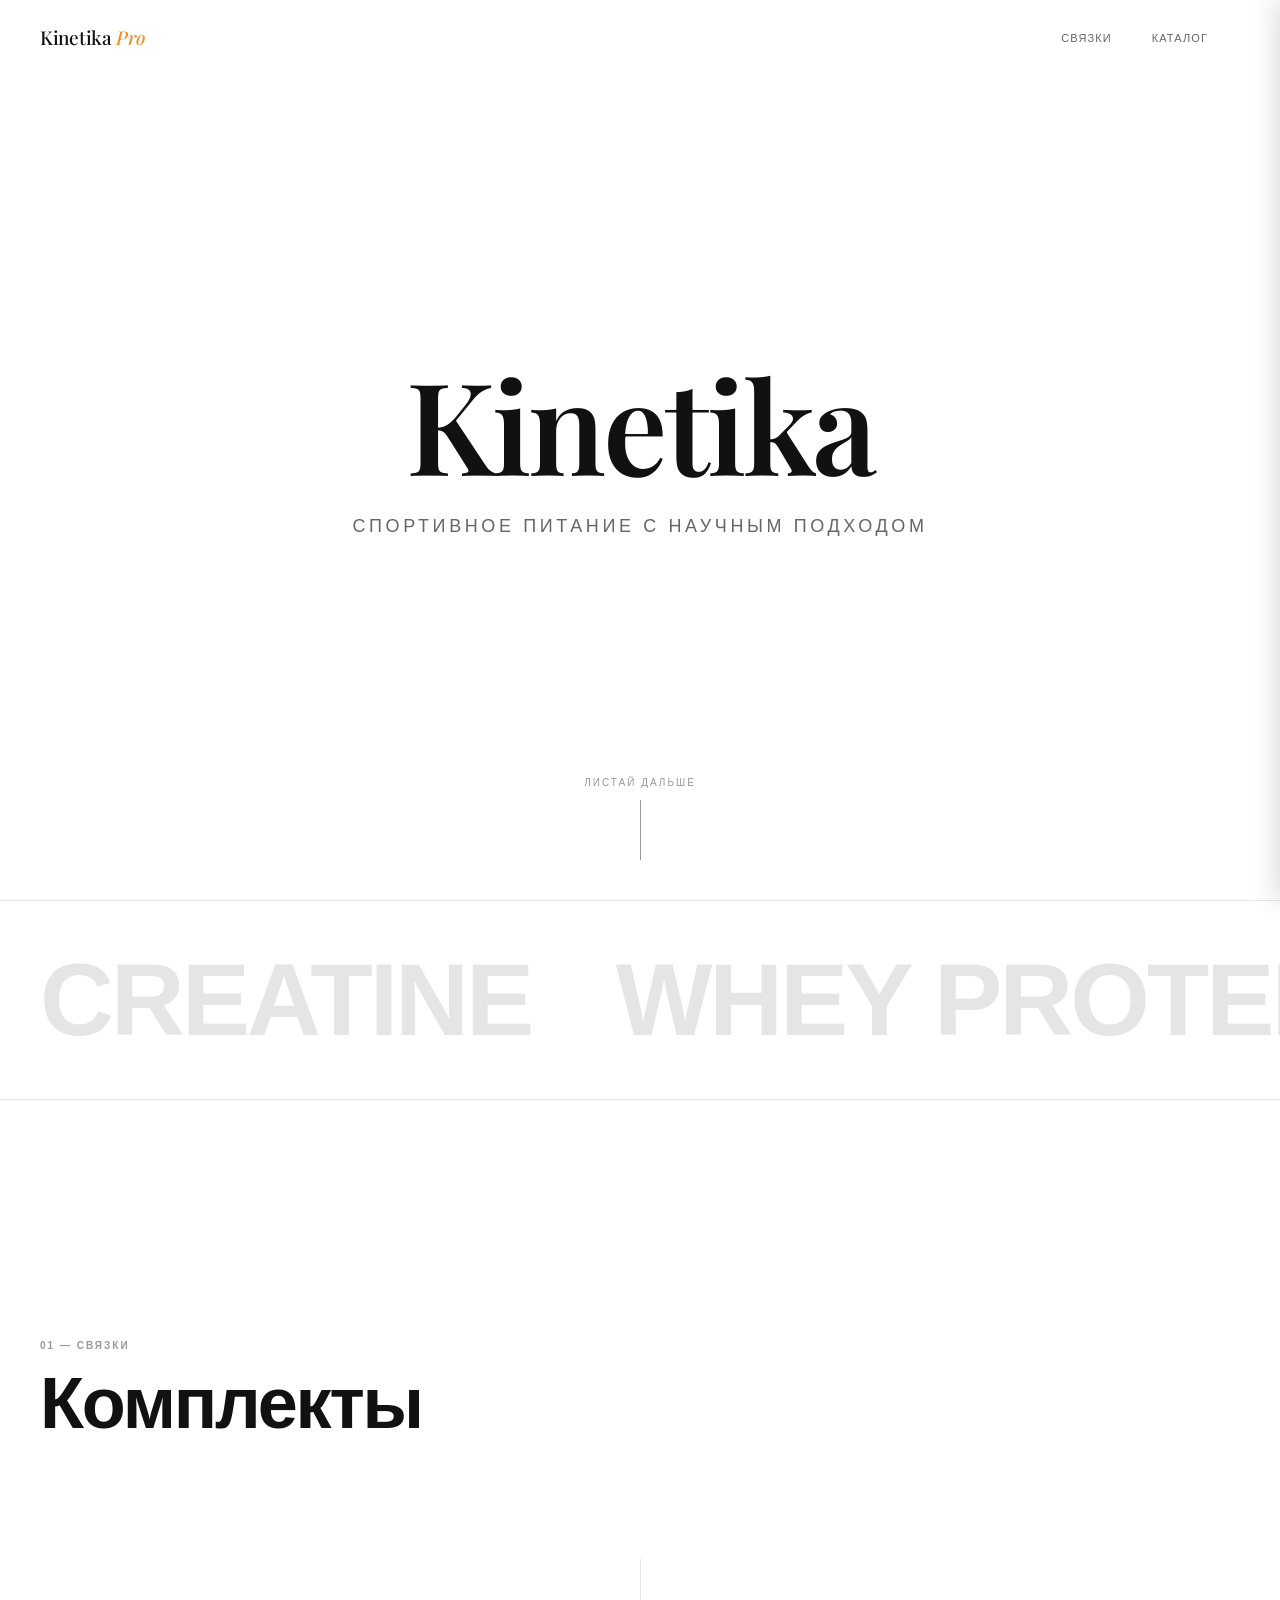
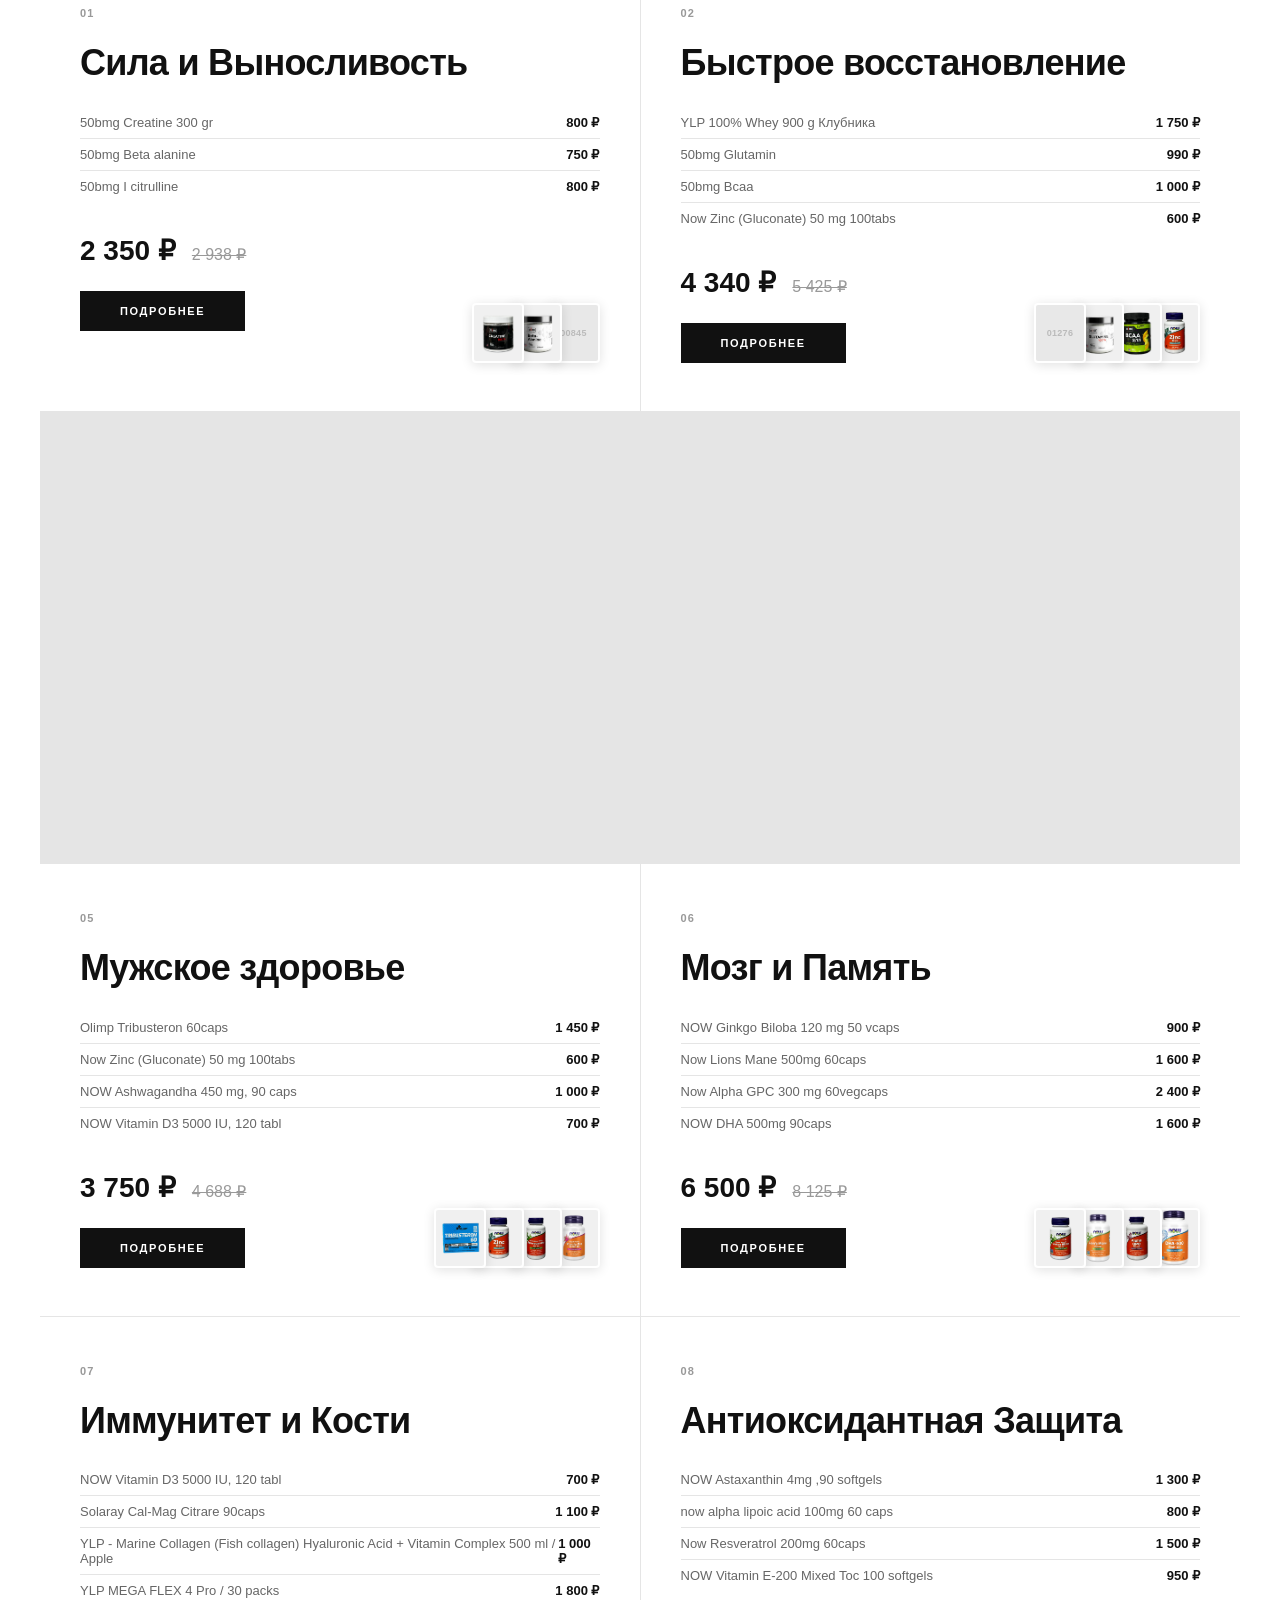
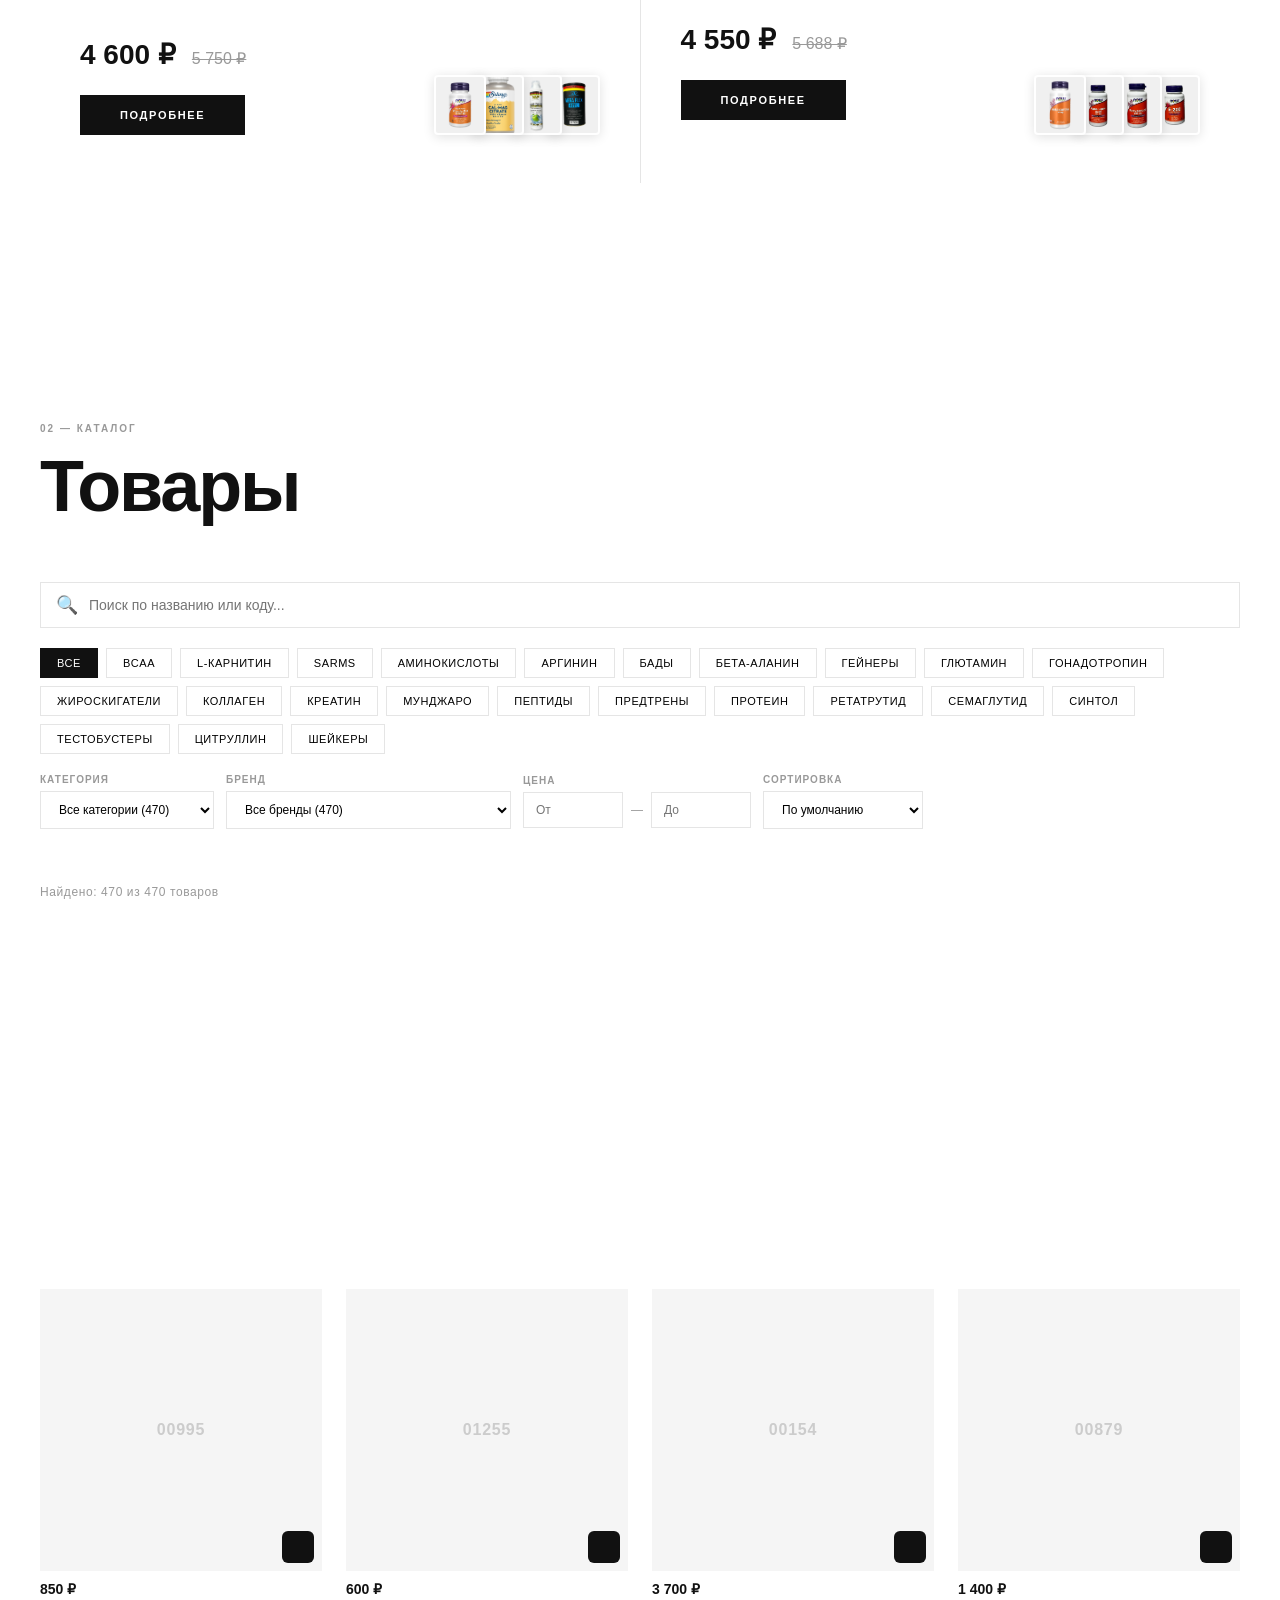
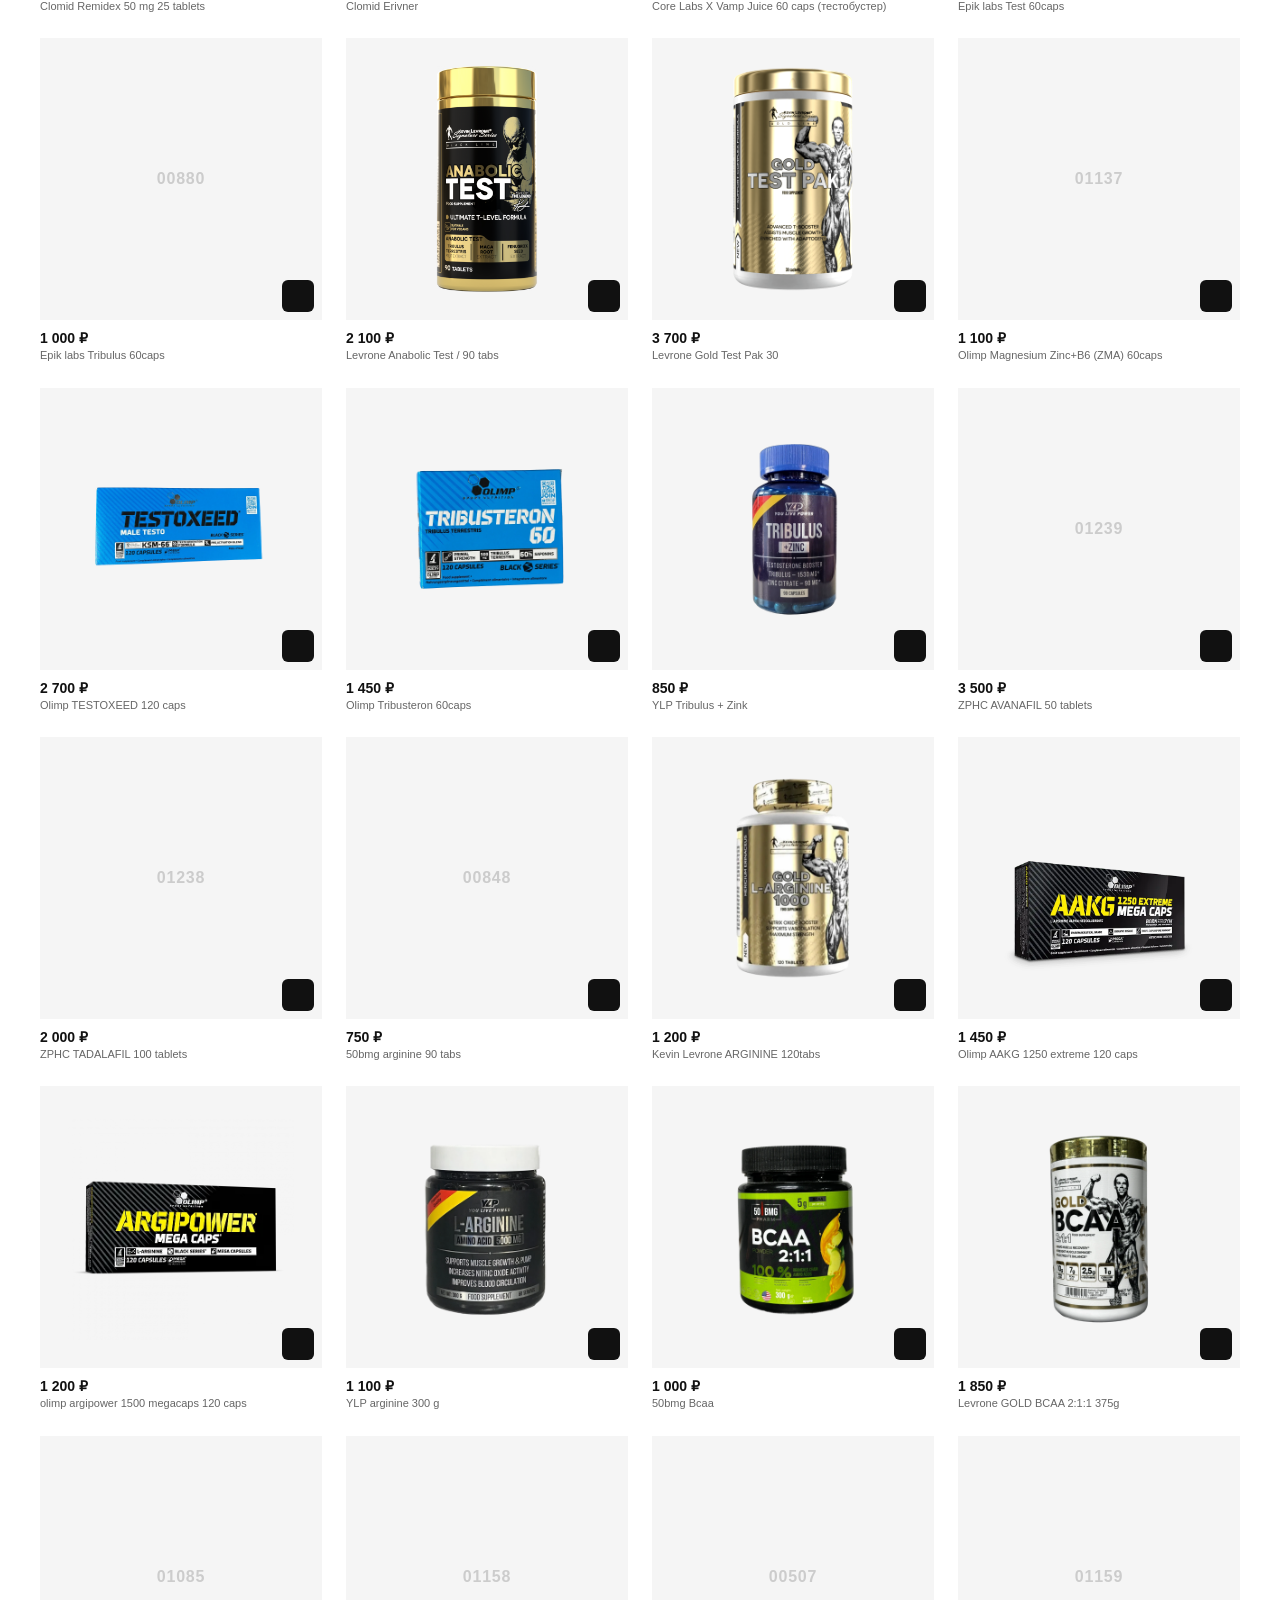
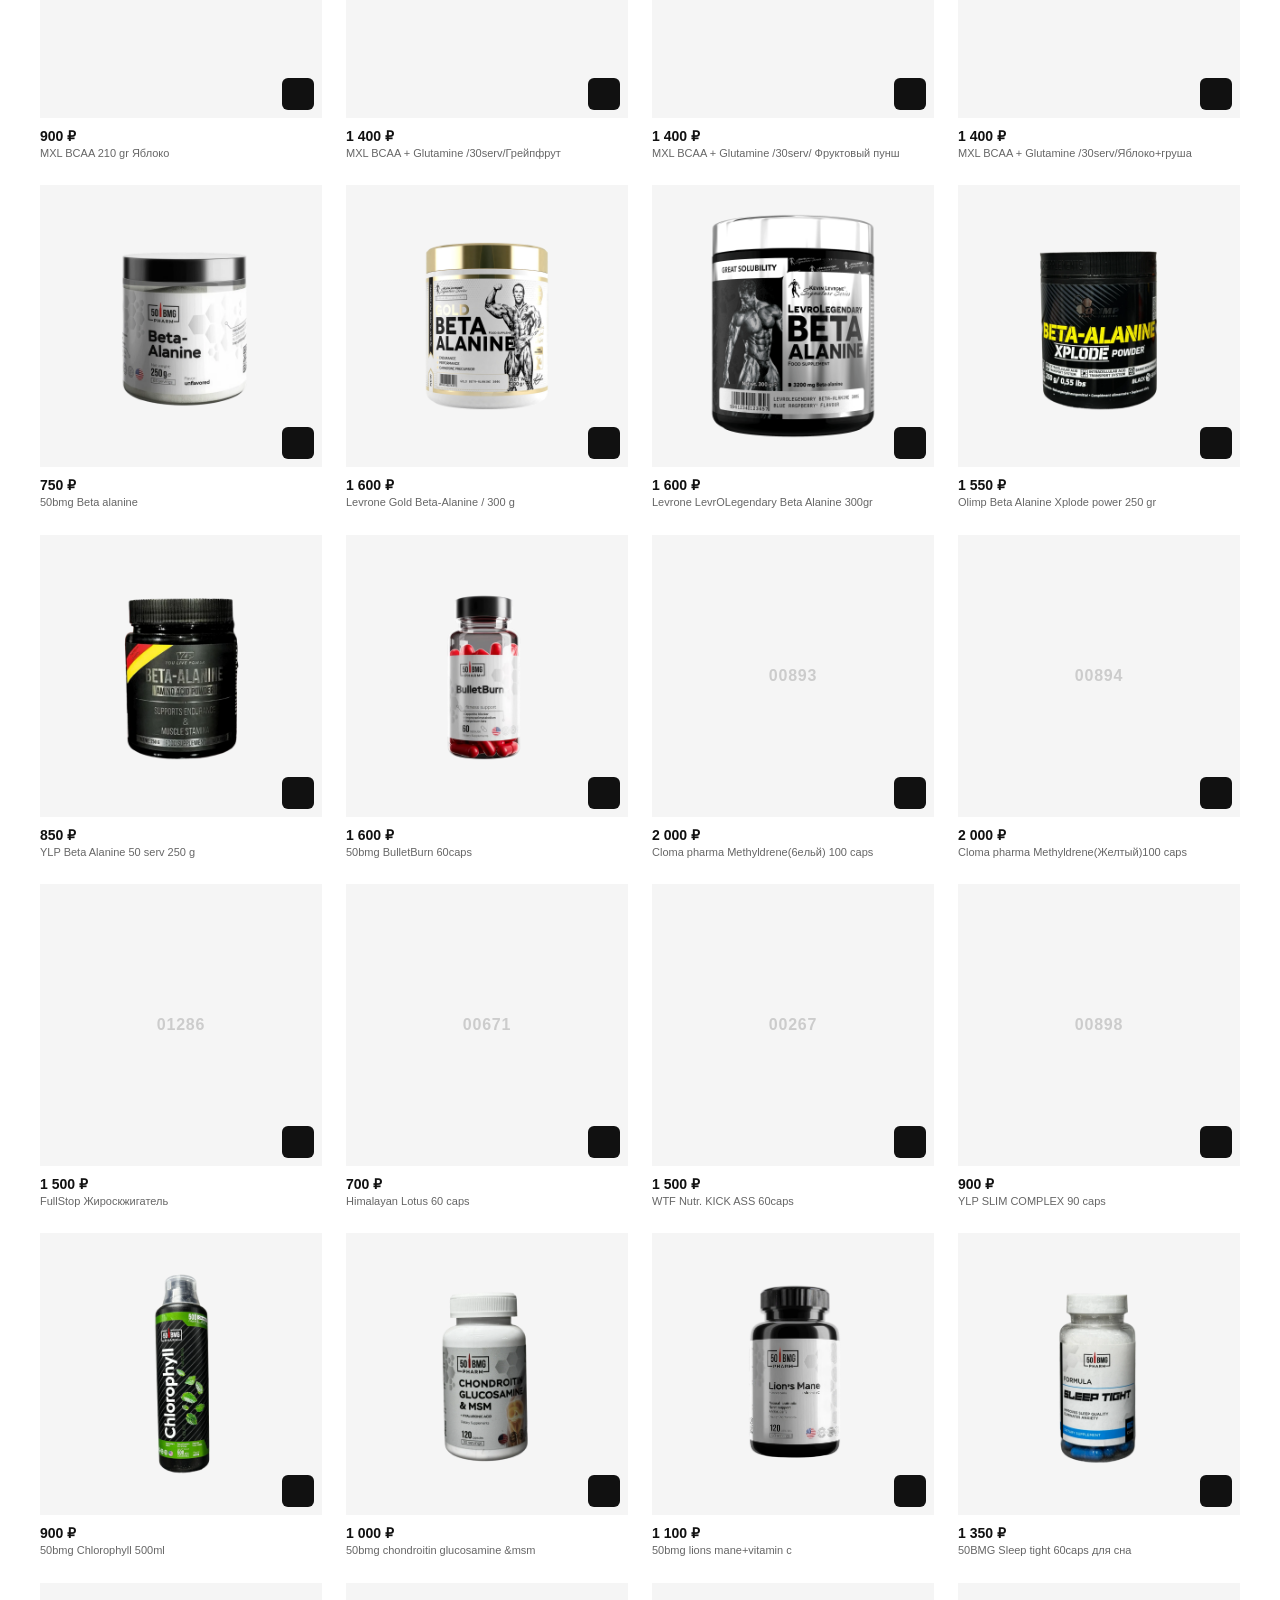
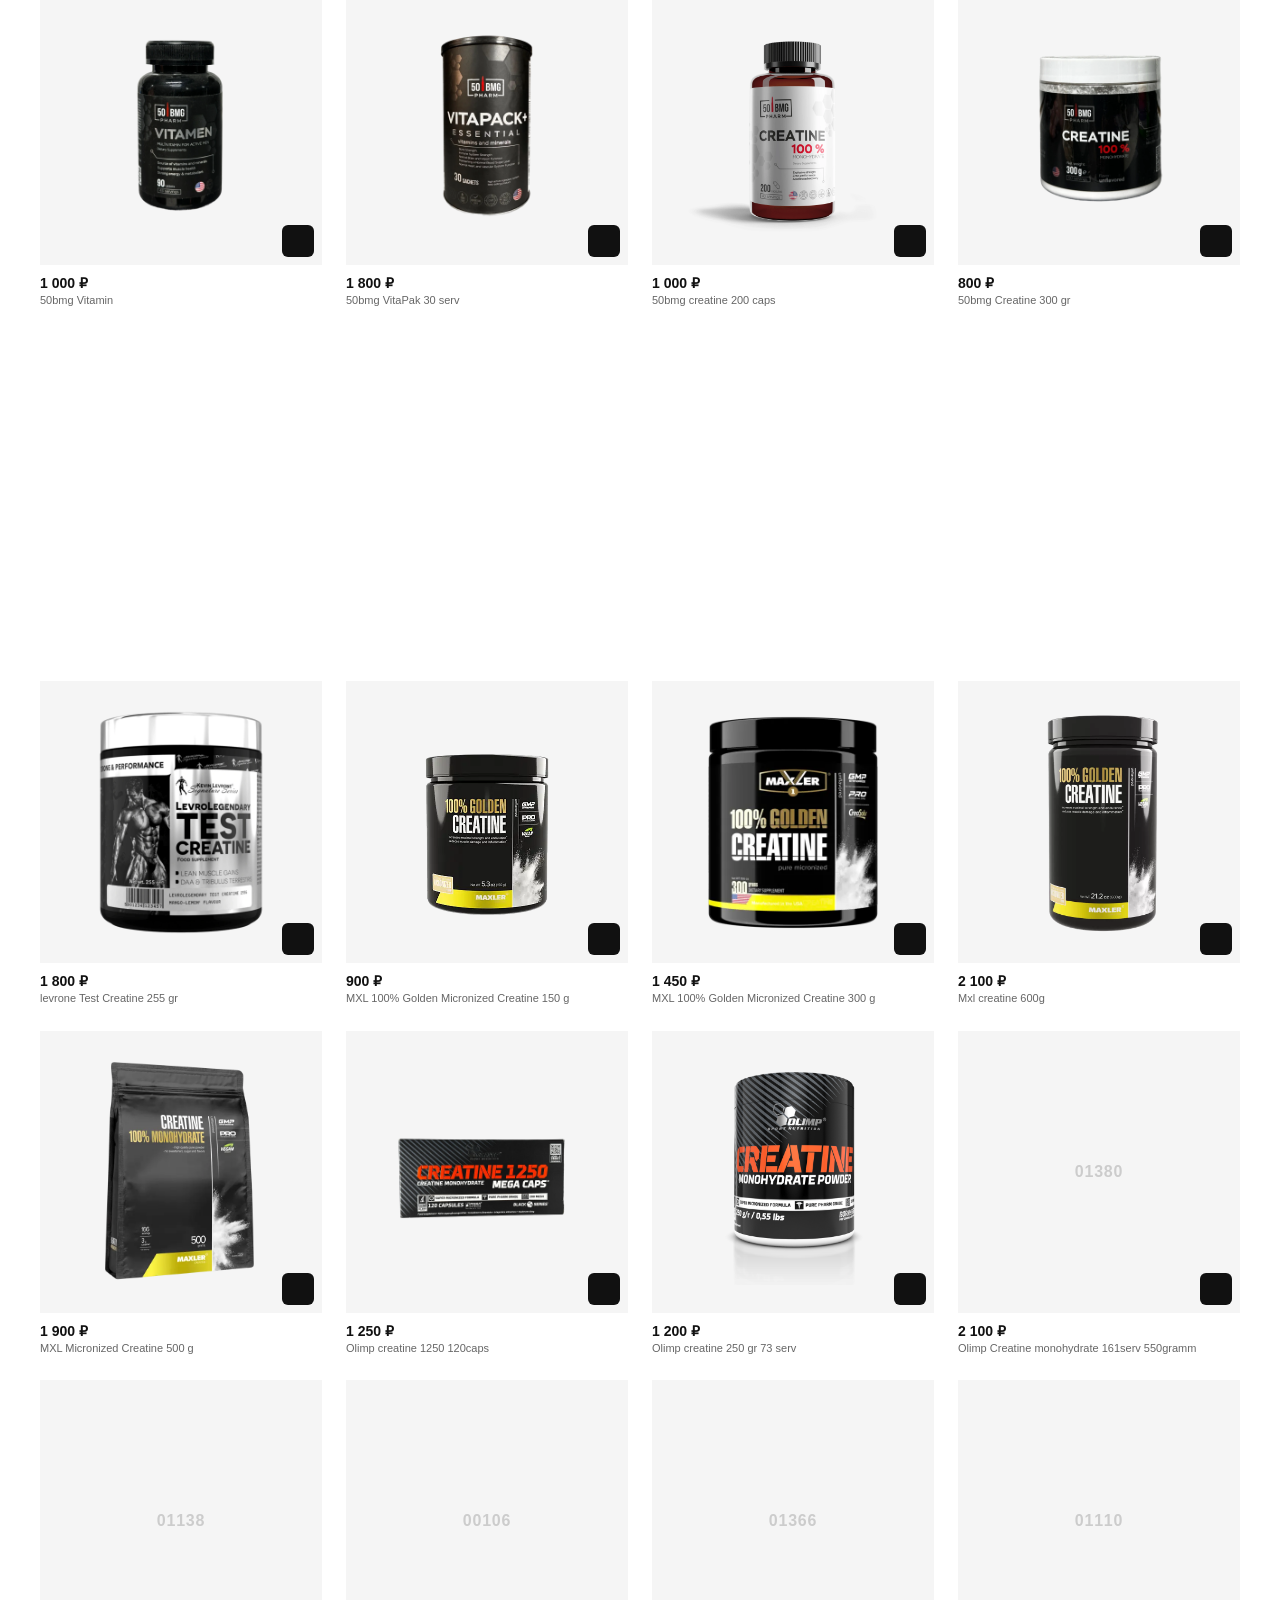
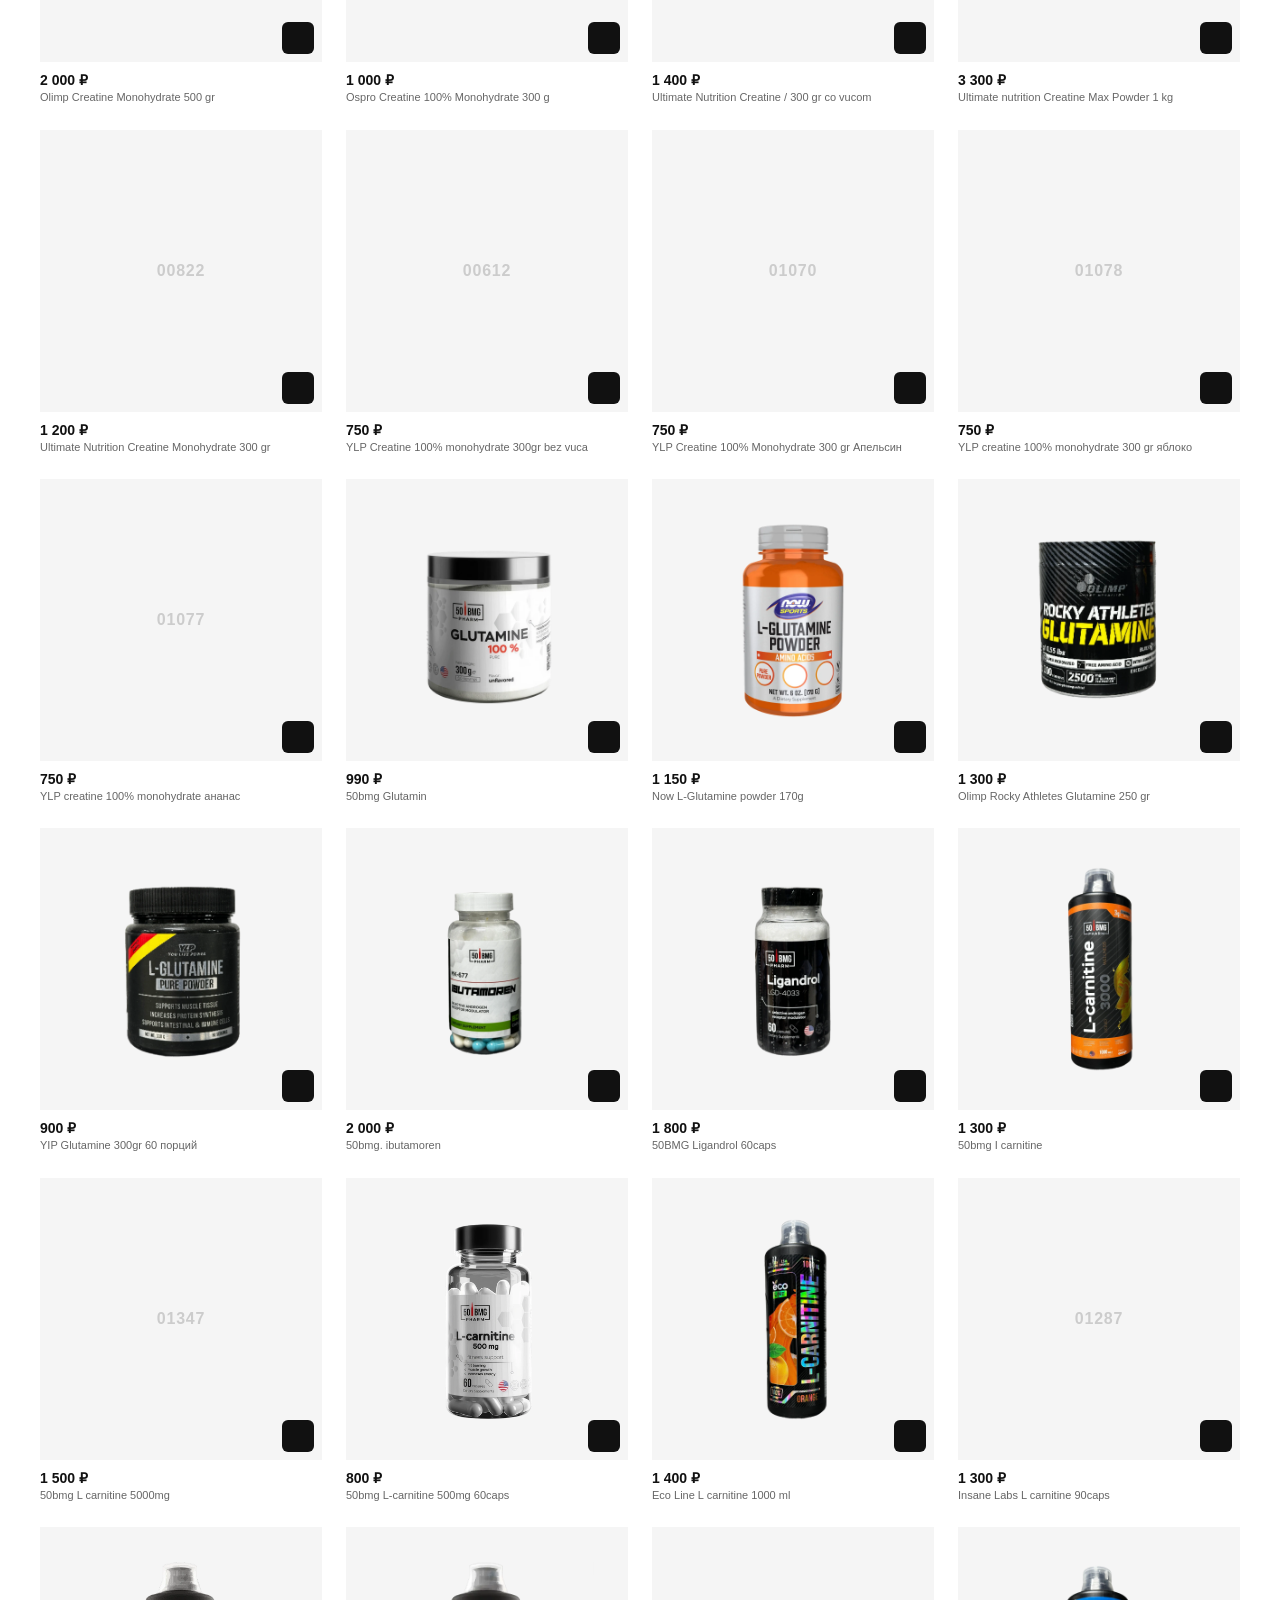
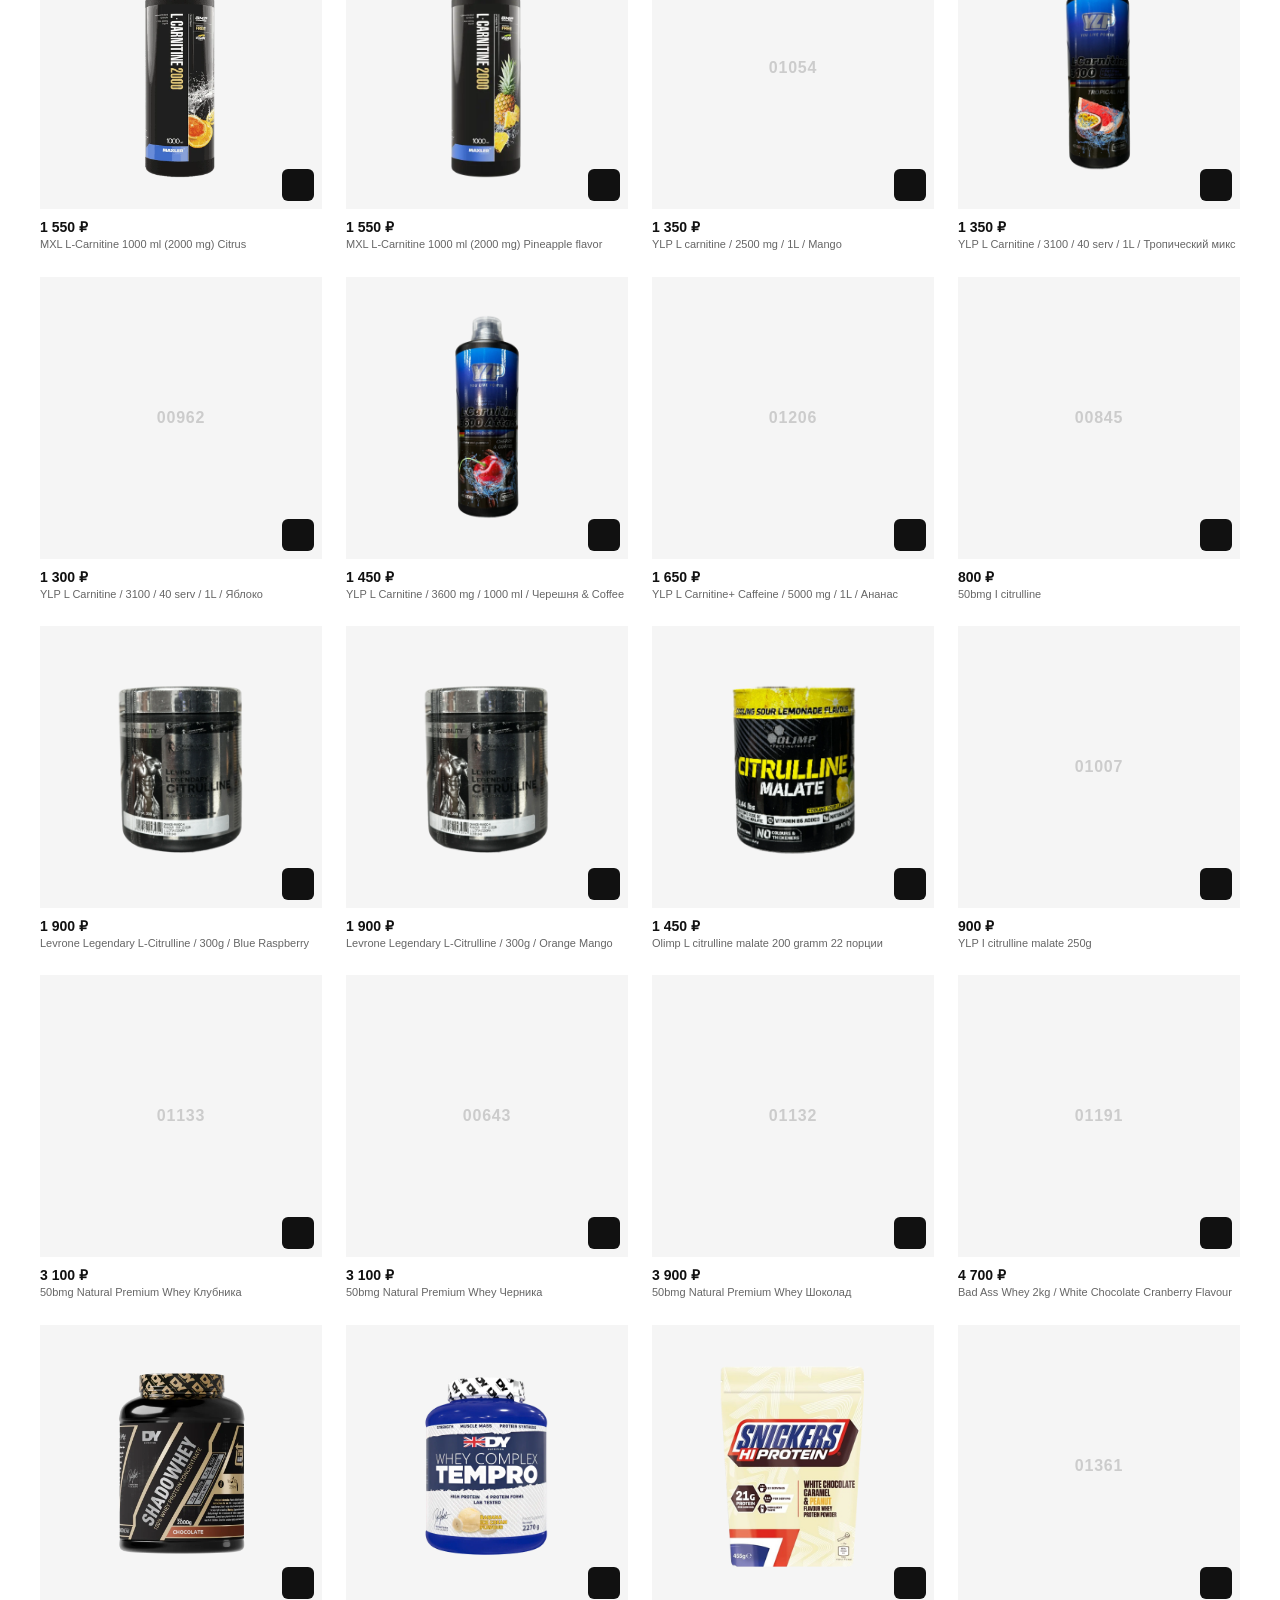
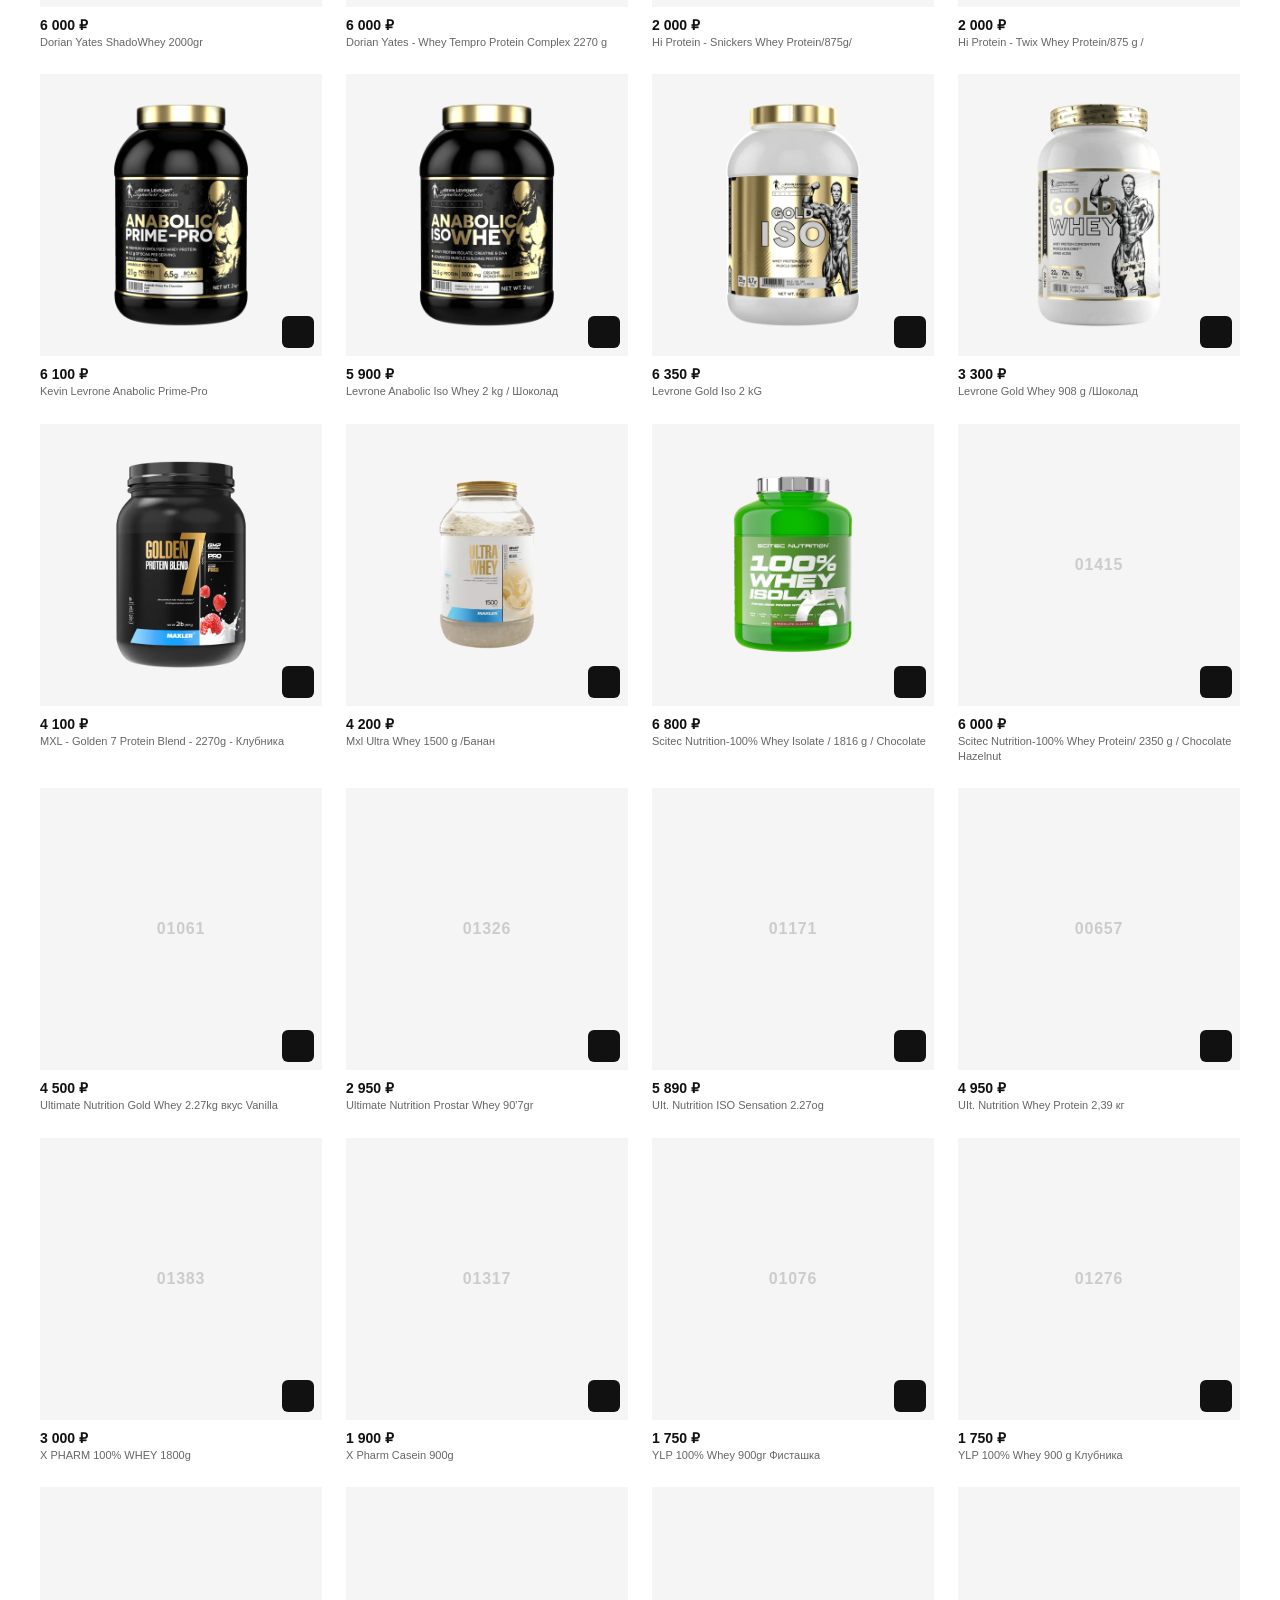
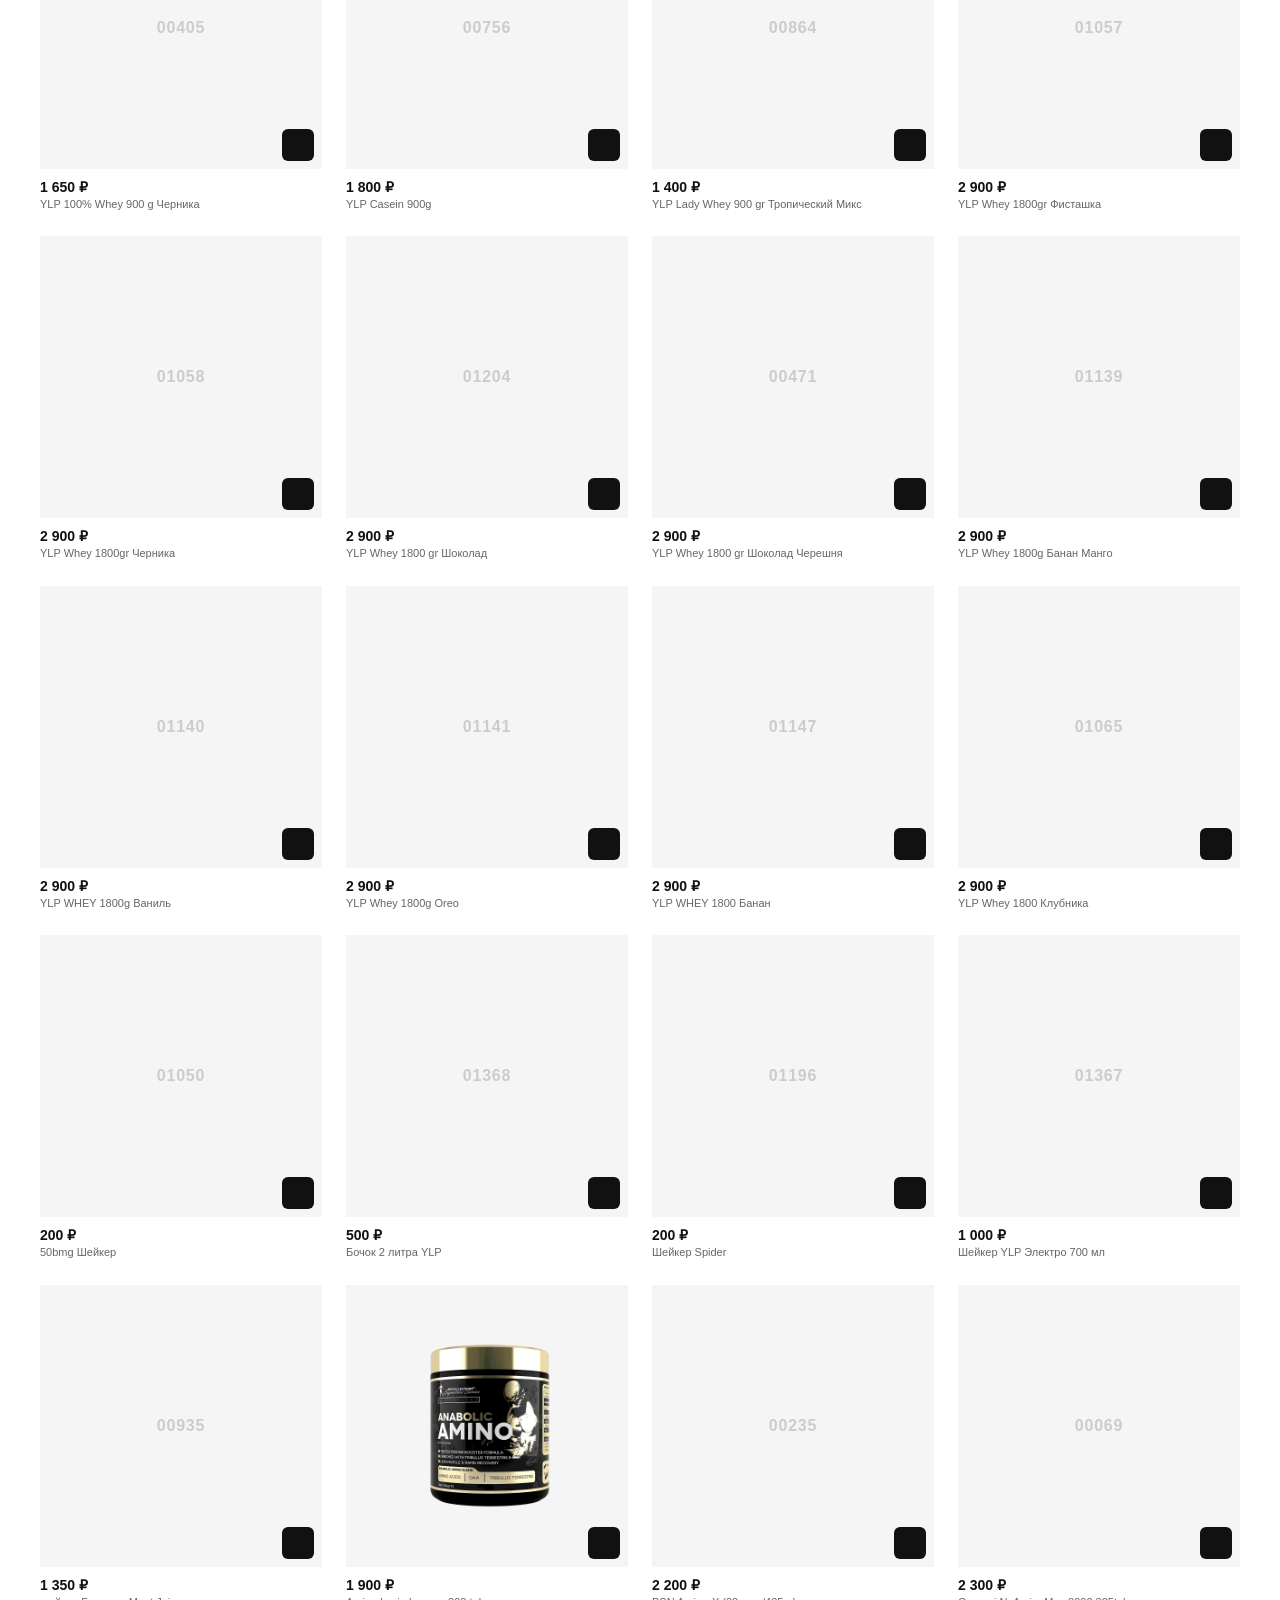
==== index.html @ 451df733 "renamed main html file" ====
<!DOCTYPE html>
<html lang="ru">
<head>
    <meta charset="UTF-8">
    <meta name="viewport" content="width=device-width, initial-scale=1.0">
    <title>KINETIKA PRO</title>
    <link rel="preconnect" href="https://fonts.googleapis.com">
    <link rel="preconnect" href="https://fonts.gstatic.com" crossorigin>
    <link href="https://fonts.googleapis.com/css2?family=Playfair+Display:wght@400;500;600;700;900&display=swap" rel="stylesheet">
    <script src="https://unpkg.com/@phosphor-icons/web"></script>
    <style>
        :root {
            --white: #ffffff;
            --black: #111111;
            --gray: #666666;
            --gray-light: #999999;
            --gray-border: #e5e5e5;
            --accent: #c9a96e;
            --font: 'Helvetica Neue', Helvetica, Arial, sans-serif;
        }

        * { margin: 0; padding: 0; box-sizing: border-box; }
        html { scroll-behavior: smooth; }

        body {
            font-family: var(--font);
            background: var(--white);
            color: var(--black);
            -webkit-font-smoothing: antialiased;
            overflow-x: hidden;
        }

        /* NAV */
        nav {
            position: fixed;
            top: 0; left: 0; right: 0;
            z-index: 1000;
            padding: 24px 40px;
            display: flex;
            justify-content: space-between;
            align-items: center;
            background: rgba(255,255,255,0.95);
            backdrop-filter: blur(10px);
        }

        .nav-logo {
            font-family: 'Playfair Display', serif;
            font-size: 19px;
            font-weight: 500;
            letter-spacing: -.3px;
        }

        .nav-links {
            display: flex;
            gap: 40px;
            list-style: none;
        }

        .nav-links a {
            font-size: 11px;
            font-weight: 500;
            letter-spacing: 0.1em;
            text-transform: uppercase;
            color: var(--gray);
            text-decoration: none;
            transition: color 0.3s;
        }

        .nav-links a:hover { color: var(--black); }

        .nav-right {
            display: flex;
            align-items: center;
            gap: 24px;
        }

        .nav-cart-btn {
            position: relative;
            background: none;
            border: none;
            cursor: pointer;
            font-size: 20px;
            color: var(--gray);
            transition: color 0.2s;
            padding: 4px;
        }
        .nav-cart-btn:hover { color: var(--black); }
        .nav-cart-badge {
            position: absolute;
            top: -4px;
            right: -6px;
            background: var(--black);
            color: var(--white);
            font-size: 9px;
            font-weight: 700;
            min-width: 16px;
            height: 16px;
            border-radius: 8px;
            display: flex;
            align-items: center;
            justify-content: center;
            padding: 0 4px;
            line-height: 1;
            opacity: 0;
            transform: scale(0.5);
            transition: opacity 0.2s, transform 0.2s;
        }
        .nav-cart-badge.visible { opacity: 1; transform: scale(1); }

        /* HERO */
        .hero {
            height: 100vh;
            display: flex;
            flex-direction: column;
            justify-content: center;
            align-items: center;
            text-align: center;
            padding: 0 40px;
        }

        .hero-title {
            font-family: 'Playfair Display', serif;
            font-size: clamp(48px, 10vw, 140px);
            letter-spacing: -3px;
            font-weight: 600;
            line-height: 0.95;
            opacity: 0;
            transform: translateY(60px);
            animation: fadeUp 1.4s 0.2s cubic-bezier(0.16,1,0.3,1) forwards;
        }

        .hero-subtitle {
            font-size: clamp(14px, 1.5vw, 18px);
            font-weight: 400;
            letter-spacing: 0.2em;
            text-transform: uppercase;
            color: var(--gray);
            margin-top: 32px;
            opacity: 0;
            transform: translateY(40px);
            animation: fadeUp 1.2s 0.6s cubic-bezier(0.16,1,0.3,1) forwards;
        }

        .hero-scroll {
            position: absolute;
            bottom: 40px;
            font-size: 10px;
            letter-spacing: 0.2em;
            text-transform: uppercase;
            color: var(--gray-light);
            opacity: 0;
            animation: fadeIn 1s 1.2s ease forwards;
        }

        .hero-scroll::after {
            content: '';
            display: block;
            width: 1px;
            height: 60px;
            background: var(--gray-light);
            margin: 12px auto 0;
            animation: scrollLine 2s ease-in-out infinite;
        }

        @keyframes fadeUp {
            to { opacity: 1; transform: translateY(0); }
        }

        @keyframes fadeIn {
            to { opacity: 1; }
        }

        @keyframes scrollLine {
            0%, 100% { transform: scaleY(0.5); opacity: 0.3; }
            50% { transform: scaleY(1); opacity: 1; }
        }

        /* MARQUEE */
        .marquee {
            overflow: hidden;
            white-space: nowrap;
            padding: 40px 0;
            border-top: 1px solid var(--gray-border);
            border-bottom: 1px solid var(--gray-border);
        }

        .marquee-inner {
            display: inline-block;
            animation: marquee 25s linear infinite;
        }

        .marquee-text {
            display: inline-block;
            font-size: clamp(60px, 8vw, 120px);
            font-weight: 700;
            letter-spacing: -0.03em;
            color: var(--gray-border);
            padding: 0 40px;
        }

        @keyframes marquee {
            0% { transform: translateX(0); }
            100% { transform: translateX(-50%); }
        }

        /* SECTION HEADER */
        .section-header {
            padding: 120px 40px 60px;
        }

        .section-label {
            font-size: 10px;
            font-weight: 600;
            letter-spacing: 0.2em;
            text-transform: uppercase;
            color: var(--gray-light);
            margin-bottom: 16px;
        }

        .section-title {
            font-size: clamp(36px, 6vw, 72px);
            font-weight: 700;
            letter-spacing: -0.03em;
            line-height: 1;
        }

        /* FILTERS */
        .filters-section {
            padding: 0 40px 40px;
        }

        .search-box {
            position: relative;
            margin-bottom: 20px;
        }

        .search-box input {
            width: 100%;
            padding: 14px 20px 14px 48px;
            border: 1px solid var(--gray-border);
            border-radius: 0;
            font-size: 14px;
            font-family: var(--font);
            outline: none;
            transition: border-color 0.3s;
            background: var(--white);
        }

        .search-box input:focus {
            border-color: var(--black);
        }

        .search-box .search-icon {
            position: absolute;
            left: 16px;
            top: 50%;
            transform: translateY(-50%);
            font-size: 18px;
            color: var(--gray-light);
            pointer-events: none;
        }

        .filter-row {
            display: flex;
            gap: 12px;
            flex-wrap: wrap;
            align-items: center;
        }

        .filter-group {
            display: flex;
            flex-direction: column;
            gap: 6px;
        }

        .filter-label {
            font-size: 10px;
            font-weight: 600;
            letter-spacing: 0.1em;
            text-transform: uppercase;
            color: var(--gray-light);
        }

        .filter-select {
            padding: 10px 14px;
            border: 1px solid var(--gray-border);
            border-radius: 0;
            font-size: 12px;
            font-family: var(--font);
            background: var(--white);
            cursor: pointer;
            outline: none;
            min-width: 160px;
            transition: border-color 0.3s;
        }

        .filter-select:focus {
            border-color: var(--black);
        }

        .price-range {
            display: flex;
            align-items: center;
            gap: 8px;
        }

        .price-input {
            width: 100px;
            padding: 10px 12px;
            border: 1px solid var(--gray-border);
            border-radius: 0;
            font-size: 12px;
            font-family: var(--font);
            outline: none;
            transition: border-color 0.3s;
        }

        .price-input:focus {
            border-color: var(--black);
        }

        .price-separator {
            color: var(--gray-light);
            font-size: 12px;
        }

        .active-filters {
            display: flex;
            gap: 8px;
            flex-wrap: wrap;
            margin-top: 16px;
            min-height: 24px;
        }

        .filter-tag {
            display: inline-flex;
            align-items: center;
            gap: 6px;
            padding: 4px 10px;
            background: var(--black);
            color: var(--white);
            font-size: 11px;
            font-weight: 500;
            letter-spacing: 0.05em;
        }

        .filter-tag button {
            background: none;
            border: none;
            color: var(--white);
            cursor: pointer;
            font-size: 14px;
            line-height: 1;
            opacity: 0.7;
            transition: opacity 0.2s;
        }

        .filter-tag button:hover {
            opacity: 1;
        }

        .clear-all-btn {
            background: none;
            border: 1px solid var(--gray-border);
            padding: 4px 12px;
            font-size: 11px;
            font-family: var(--font);
            cursor: pointer;
            transition: all 0.3s;
        }

        .clear-all-btn:hover {
            border-color: var(--black);
            color: var(--black);
        }

        .results-count {
            font-size: 12px;
            color: var(--gray-light);
            margin-top: 16px;
            letter-spacing: 0.05em;
        }

        /* CATEGORY CHIPS */
        .category-chips {
            display: flex;
            gap: 8px;
            flex-wrap: wrap;
            margin-bottom: 20px;
        }

        .cat-chip {
            padding: 8px 16px;
            border: 1px solid var(--gray-border);
            background: var(--white);
            font-size: 11px;
            font-weight: 500;
            letter-spacing: 0.05em;
            cursor: pointer;
            transition: all 0.3s;
            text-transform: uppercase;
        }

        .cat-chip:hover {
            border-color: var(--black);
        }

        .cat-chip.active {
            background: var(--black);
            color: var(--white);
            border-color: var(--black);
        }

        /* PRODUCT GRID */
        .products-section {
            padding: 0 40px 120px;
        }

        .product-grid {
            display: grid;
            grid-template-columns: repeat(4, 1fr);
            gap: 24px;
        }

        .product-card {
            cursor: pointer;
            opacity: 0;
            transform: translateY(30px);
            transition: opacity 0.5s ease, transform 0.5s ease;
            position: relative;
        }

        .product-card.visible {
            opacity: 1;
            transform: translateY(0);
        }

        .product-thumb {
            position: relative;
            aspect-ratio: 1;
            background: #f5f5f5;
            overflow: hidden;
            display: flex;
            align-items: center;
            justify-content: center;
            margin-bottom: 10px;
        }

        .product-thumb img {
            width: 80%;
            height: 80%;
            object-fit: contain;
            object-position: center;
            display: block;
            transition: transform 0.5s ease;
        }

        .product-card:hover .product-thumb img {
            transform: scale(1.08);
        }

        .product-fallback {
            width: 80%;
            height: 80%;
            display: flex;
            align-items: center;
            justify-content: center;
        }

        .product-fallback span {
            font-size: 16px;
            font-weight: 600;
            color: #ccc;
            letter-spacing: 0.05em;
        }

        .product-price {
            font-size: 14px;
            font-weight: 700;
            color: var(--black);
            margin-bottom: 2px;
        }

        .product-name {
            font-size: 11px;
            font-weight: 500;
            color: var(--gray);
            line-height: 1.4;
            display: -webkit-box;
            -webkit-line-clamp: 2;
            -webkit-box-orient: vertical;
            overflow: hidden;
        }

        /* NO RESULTS */
        .no-results {
            grid-column: 1 / -1;
            text-align: center;
            padding: 80px 20px;
            color: var(--gray-light);
        }

        .no-results h3 {
            font-size: 24px;
            font-weight: 700;
            margin-bottom: 8px;
            color: var(--gray);
        }

        .no-results p {
            font-size: 14px;
        }

        /* BUNDLES */
        .bundles-section {
            padding: 120px 40px;
        }

        .bundles-grid {
            display: grid;
            grid-template-columns: repeat(2, 1fr);
            gap: 1px;
            background: var(--gray-border);
            margin-top: 60px;
        }

        .bundle-card {
            background: var(--white);
            padding: 48px 40px;
            opacity: 0;
            transform: translateY(40px);
            transition: opacity 0.6s ease, transform 0.6s ease;
            position: relative;
            overflow: hidden;
        }

        .bundle-card.visible {
            opacity: 1;
            transform: translateY(0);
        }

        .bundle-number {
            font-size: 11px;
            font-weight: 600;
            letter-spacing: 0.1em;
            color: var(--gray-light);
            margin-bottom: 24px;
        }

        .bundle-title {
            font-size: clamp(24px, 3vw, 36px);
            font-weight: 700;
            letter-spacing: -0.02em;
            line-height: 1.1;
            margin-bottom: 24px;
        }

        .bundle-items {
            list-style: none;
            margin-bottom: 32px;
        }

        .bundle-items li {
            font-size: 13px;
            color: var(--gray);
            padding: 8px 0;
            border-bottom: 1px solid var(--gray-border);
            display: flex;
            justify-content: space-between;
        }

        .bundle-items li:last-child { border-bottom: none; }

        .bundle-items li span:last-child {
            font-weight: 600;
            color: var(--black);
        }

        .bundle-price-row {
            display: flex;
            align-items: baseline;
            gap: 16px;
            margin-bottom: 24px;
        }

        .bundle-price {
            font-size: 28px;
            font-weight: 700;
        }

        .bundle-original {
            font-size: 16px;
            color: var(--gray-light);
            text-decoration: line-through;
        }

        .bundle-btn {
            display: inline-block;
            padding: 14px 40px;
            background: var(--black);
            color: var(--white);
            font-size: 11px;
            font-weight: 600;
            letter-spacing: 0.15em;
            text-transform: uppercase;
            border: none;
            cursor: pointer;
            transition: background 0.3s;
            font-family: var(--font);
        }

        .bundle-btn:hover { background: var(--gray); }

        /* BUNDLE IMAGES — overlapping product photos in bottom-right */
        .bundle-images {
            position: absolute;
            bottom: 48px;
            right: 40px;
            display: flex;
            align-items: flex-end;
            pointer-events: none;
        }

        .bundle-img-item {
            width: 52px;
            height: 60px;
            object-fit: cover;
            border-radius: 4px;
            border: 2px solid var(--white);
            box-shadow: 0 2px 12px rgba(0,0,0,0.12);
            margin-left: -14px;
            position: relative;
            background: #f0f0f0;
        }

        .bundle-img-item:first-child {
            margin-left: 0;
        }

        .bundle-img-item:nth-child(1) { z-index: 4; }
        .bundle-img-item:nth-child(2) { z-index: 3; }
        .bundle-img-item:nth-child(3) { z-index: 2; }
        .bundle-img-item:nth-child(4) { z-index: 1; }

        .bundle-images:hover .bundle-img-item {
            transition: transform 0.3s ease;
        }
        .bundle-images:hover .bundle-img-item:nth-child(1) { transform: translateX(-2px) translateY(-4px); }
        .bundle-images:hover .bundle-img-item:nth-child(2) { transform: translateX(-1px) translateY(-2px); }

        .bundle-img-fallback {
            width: 52px;
            height: 60px;
            border-radius: 4px;
            border: 2px solid var(--white);
            box-shadow: 0 2px 12px rgba(0,0,0,0.12);
            margin-left: -14px;
            background: #e8e8e8;
            display: flex;
            align-items: center;
            justify-content: center;
            font-size: 9px;
            font-weight: 600;
            color: #bbb;
            letter-spacing: 0.03em;
        }
        .bundle-img-fallback:first-child { margin-left: 0; }
        .bundle-img-fallback:nth-child(1) { z-index: 4; }
        .bundle-img-fallback:nth-child(2) { z-index: 3; }
        .bundle-img-fallback:nth-child(3) { z-index: 2; }
        .bundle-img-fallback:nth-child(4) { z-index: 1; }

        /* ============================================================
           CART FAB (removed — using nav cart button instead)
           ============================================================ */

        /* ============================================================
           CART OVERLAY
           ============================================================ */
        .cart-overlay {
            position: fixed;
            inset: 0;
            background: rgba(0,0,0,0.55);
            z-index: 9998;
            opacity: 0;
            pointer-events: none;
            transition: opacity 0.3s;
        }
        .cart-overlay.active { opacity: 1; pointer-events: auto; }

        /* ============================================================
           CART PANEL
           ============================================================ */
        .cart-panel {
            position: fixed;
            top: 0;
            right: 0;
            bottom: 0;
            width: 380px;
            max-width: 100vw;
            background: var(--white);
            z-index: 9999;
            transform: translateX(100%);
            transition: transform 0.3s cubic-bezier(0.4, 0, 0.2, 1);
            display: flex;
            flex-direction: column;
            box-shadow: -4px 0 24px rgba(0,0,0,0.15);
        }
        .cart-panel.active { transform: translateX(0); }

        .cart-panel-header {
            padding: 20px 24px;
            display: flex;
            align-items: center;
            justify-content: space-between;
            border-bottom: 1px solid var(--gray-border);
            flex-shrink: 0;
        }
        .cart-panel-header h3 {
            font-size: 16px;
            font-weight: 600;
            letter-spacing: -0.01em;
            display: flex;
            align-items: center;
            gap: 8px;
        }
        .cart-panel-header h3 i {
            font-size: 20px;
            color: var(--black);
        }
        .cart-close {
            width: 32px;
            height: 32px;
            border: 1px solid var(--gray-border);
            background: none;
            border-radius: 50%;
            display: flex;
            align-items: center;
            justify-content: center;
            cursor: pointer;
            color: var(--gray);
            transition: all 0.2s;
        }
        .cart-close:hover { border-color: var(--black); color: var(--black); }
        .cart-close i { font-size: 16px; }

        .cart-panel-body {
            flex: 1;
            overflow-y: auto;
            padding: 16px 24px;
            -webkit-overflow-scrolling: touch;
        }

        .cart-empty {
            text-align: center;
            padding: 60px 20px;
            color: var(--gray-light);
        }
        .cart-empty-icon {
            font-size: 40px;
            margin-bottom: 12px;
            color: var(--gray-border);
        }
        .cart-empty p { font-size: 13px; }

        .cart-item {
            display: flex;
            gap: 12px;
            padding: 14px 0;
            border-bottom: 1px solid var(--gray-border);
            align-items: center;
        }
        .cart-item:last-child { border-bottom: none; }

        .cart-item-img {
            width: 48px;
            height: 48px;
            border-radius: 4px;
            object-fit: cover;
            background: #f5f5f5;
            flex-shrink: 0;
        }

        .cart-item-info {
            flex: 1;
            min-width: 0;
        }
        .cart-item-name {
            font-size: 12px;
            font-weight: 500;
            color: var(--black);
            white-space: nowrap;
            overflow: hidden;
            text-overflow: ellipsis;
            line-height: 1.3;
        }
        .cart-item-price {
            font-size: 13px;
            font-weight: 700;
            color: var(--black);
            margin-top: 2px;
        }

        .cart-item-controls {
            display: flex;
            align-items: center;
            gap: 6px;
            flex-shrink: 0;
        }
        .cart-qty-btn {
            width: 28px;
            height: 28px;
            border-radius: 4px;
            border: 1px solid var(--gray-border);
            background: none;
            display: flex;
            align-items: center;
            justify-content: center;
            cursor: pointer;
            font-size: 14px;
            color: var(--gray);
            transition: all 0.15s;
        }
        .cart-qty-btn:hover { border-color: var(--black); color: var(--black); }
        .cart-qty-val {
            font-size: 13px;
            font-weight: 600;
            min-width: 20px;
            text-align: center;
        }
        .cart-remove-btn {
            width: 28px;
            height: 28px;
            border: none;
            background: none;
            color: #c27060;
            cursor: pointer;
            display: flex;
            align-items: center;
            justify-content: center;
            font-size: 14px;
            opacity: 0.6;
            transition: opacity 0.15s;
        }
        .cart-remove-btn:hover { opacity: 1; }

        .cart-panel-footer {
            padding: 20px 24px;
            border-top: 1px solid var(--gray-border);
            flex-shrink: 0;
            background: var(--white);
        }
        .cart-total-row {
            display: flex;
            justify-content: space-between;
            align-items: center;
            margin-bottom: 16px;
        }
        .cart-total-label {
            font-size: 14px;
            color: var(--gray);
        }
        .cart-total-value {
            font-size: 20px;
            font-weight: 700;
        }
        .cart-checkout-btn {
            width: 100%;
            padding: 14px;
            background: var(--black);
            color: var(--white);
            border: none;
            font-size: 12px;
            font-weight: 600;
            letter-spacing: 0.1em;
            text-transform: uppercase;
            cursor: pointer;
            font-family: var(--font);
            transition: opacity 0.2s;
        }
        .cart-checkout-btn:hover { opacity: 0.85; }
        .cart-clear-btn {
            width: 100%;
            padding: 10px;
            background: none;
            border: 1px solid var(--gray-border);
            color: var(--gray);
            font-size: 11px;
            font-weight: 500;
            letter-spacing: 0.05em;
            text-transform: uppercase;
            cursor: pointer;
            font-family: var(--font);
            margin-top: 8px;
            transition: all 0.2s;
        }
        .cart-clear-btn:hover { border-color: #c27060; color: #c27060; }

        /* ============================================================
           PRODUCT CARD — cart icon on image
           ============================================================ */
        .product-card { position: relative; }

        .add-cart-btn {
            position: absolute;
            bottom: 8px;
            right: 8px;
            width: 32px;
            height: 32px;
            border-radius: 6px;
            background: var(--black);
            color: var(--white);
            border: none;
            display: flex;
            align-items: center;
            justify-content: center;
            cursor: pointer;
            font-size: 16px;
            transition: background 0.2s, transform 0.15s;
            z-index: 2;
        }
        .add-cart-btn:hover { background: #333; }
        .add-cart-btn:active { transform: scale(0.88); }

        .cart-count-badge {
            position: absolute;
            top: -6px;
            right: -6px;
            width: 20px;
            height: 20px;
            border-radius: 50%;
            background: #e8922a;
            color: var(--white);
            font-size: 11px;
            font-weight: 700;
            display: flex;
            align-items: center;
            justify-content: center;
            z-index: 3;
            line-height: 1;
        }

        /* Mobile cart panel */
        @media (max-width: 480px) {
            .cart-panel {
                top: auto;
                left: 0;
                right: 0;
                bottom: 0;
                width: 100%;
                max-height: 85vh;
                border-radius: 16px 16px 0 0;
                transform: translateY(100%);
            }
            .cart-panel.active { transform: translateY(0); }
            .add-cart-btn { width: 28px; height: 28px; font-size: 14px; bottom: 6px; right: 6px; border-radius: 5px; }
            .cart-count-badge { width: 18px; height: 18px; font-size: 10px; top: -5px; right: -5px; }
            .nav-links { gap: 16px; }
            .nav-links a { font-size: 9px; letter-spacing: 0.05em; }
        }

        /* REVEAL */
        .reveal {
            opacity: 0;
            transform: translateY(30px);
            transition: opacity 0.8s ease, transform 0.8s ease;
        }

        .reveal.visible {
            opacity: 1;
            transform: translateY(0);
        }

        /* FOOTER */
        footer {
            padding: 80px 40px;
            display: flex;
            justify-content: space-between;
            align-items: flex-start;
            border-top: 1px solid var(--gray-border);
        }

        .footer-brand {
            font-size: 12px;
            font-weight: 700;
            letter-spacing: 0.15em;
            text-transform: uppercase;
        }

        .footer-links { display: flex; gap: 40px; }

        .footer-col a {
            display: block;
            font-size: 11px;
            color: var(--gray);
            text-decoration: none;
            margin-bottom: 12px;
            letter-spacing: 0.05em;
            transition: color 0.3s;
        }

        .footer-col a:hover { color: var(--black); }

        .footer-col-title {
            font-size: 10px;
            font-weight: 600;
            letter-spacing: 0.1em;
            text-transform: uppercase;
            margin-bottom: 16px;
        }

        .footer-bottom {
            padding: 24px 40px;
            border-top: 1px solid var(--gray-border);
            text-align: center;
            font-size: 10px;
            color: var(--gray-light);
            letter-spacing: 0.05em;
        }

        /* RESPONSIVE */
        @media (max-width: 1024px) {
            .product-grid { grid-template-columns: repeat(3, 1fr); }
        }

        @media (max-width: 768px) {
            nav { padding: 16px 20px; }
            .nav-links { gap: 20px; }
            .nav-links a { font-size: 10px; }
            .hero { padding: 0 20px; }
            .section-header { padding: 80px 20px 40px; }
            .filters-section { padding: 0 20px 20px; }
            .products-section { padding: 0 20px 80px; }
            .product-grid { grid-template-columns: repeat(3, 1fr); gap: 16px; }
            .bundles-section { padding: 80px 20px; }
            .bundles-grid { grid-template-columns: 1fr; }
            .bundle-card { padding: 32px 24px; }
            .bundle-images { bottom: 40px; right: 24px; }
            .bundle-img-item, .bundle-img-fallback { width: 42px; height: 50px; margin-left: -10px; }
            .bundle-img-item:first-child, .bundle-img-fallback:first-child { margin-left: 0; }
            footer { flex-direction: column; gap: 40px; padding: 60px 20px; }
            .footer-links { flex-direction: column; gap: 32px; }
            .filter-row { flex-direction: column; align-items: stretch; }
            .filter-select { min-width: auto; width: 100%; }
            .price-input { width: 100%; }
        }

        @media (max-width: 480px) {
            .nav-links { gap: 16px; }
            .nav-links a { font-size: 9px; letter-spacing: 0.05em; }
            .product-grid { grid-template-columns: repeat(2, 1fr); gap: 12px; }
        }

        @media (prefers-reduced-motion: reduce) {
            .reveal, .hero-title, .hero-subtitle, .hero-scroll,
            .product-card, .banner-content, .bundle-card {
                opacity: 1;
                transform: none;
                transition: none;
                animation: none;
            }
            .marquee-inner { animation: none; }
            .hero-scroll::after { animation: none; }
        }
    </style>
</head>
<body>

    <nav>
        <div class="nav-logo">Kinetika <span style="font-style: italic; color: #e8922a;"> Pro</span></div>
        <div class="nav-right">
            <ul class="nav-links">
                <li><a href="#bundles">Связки</a></li>
                <li><a href="#catalog">Каталог</a></li>
            </ul>
            <button class="nav-cart-btn" id="nav-cart-btn" onclick="openCart()">
                <i class="ph ph-shopping-cart"></i>
                <span class="nav-cart-badge" id="nav-cart-badge">0</span>
            </button>
        </div>
    </nav>

    <section class="hero">
        <h1 class="hero-title">Kinetika</h1>
        <p class="hero-subtitle">Спортивное питание с научным подходом</p>
        <div class="hero-scroll">Листай дальше</div>
    </section>

    <div class="marquee">
        <div class="marquee-inner">
            <span class="marquee-text">CREATINE</span>
            <span class="marquee-text">WHEY PROTEIN</span>
            <span class="marquee-text">BCAA</span>
            <span class="marquee-text">L-CARNITINE</span>
            <span class="marquee-text">PRE-WORKOUT</span>
            <span class="marquee-text">CREATINE</span>
            <span class="marquee-text">WHEY PROTEIN</span>
            <span class="marquee-text">BCAA</span>
            <span class="marquee-text">L-CARNITINE</span>
            <span class="marquee-text">PRE-WORKOUT</span>
        </div>
    </div>

    <section class="bundles-section" id="bundles">
        <div class="section-header reveal" style="padding-left:0;padding-right:0;">
            <div class="section-label">01 — Связки</div>
            <h2 class="section-title">Комплекты</h2>
        </div>
        <div class="bundles-grid" id="bundles-grid"></div>
    </section>

    <section id="catalog">
        <div class="section-header reveal">
            <div class="section-label">02 — Каталог</div>
            <h2 class="section-title">Товары</h2>
        </div>

        <div class="filters-section">
            <div class="search-box">
                <span class="search-icon">&#128269;</span>
                <input type="text" id="search-input" placeholder="Поиск по названию или коду..." oninput="handleSearch()">
            </div>

            <div class="category-chips" id="category-chips"></div>

            <div class="filter-row">
                <div class="filter-group">
                    <span class="filter-label">Категория</span>
                    <select class="filter-select" id="category-select" onchange="handleCategoryChange()">
                        <option value="all">Все категории</option>
                    </select>
                </div>

                <div class="filter-group">
                    <span class="filter-label">Бренд</span>
                    <select class="filter-select" id="brand-select" onchange="handleBrandChange()">
                        <option value="all">Все бренды</option>
                    </select>
                </div>

                <div class="filter-group">
                    <span class="filter-label">Цена</span>
                    <div class="price-range">
                        <input type="number" class="price-input" id="price-min" placeholder="От" oninput="handlePriceFilter()">
                        <span class="price-separator">—</span>
                        <input type="number" class="price-input" id="price-max" placeholder="До" oninput="handlePriceFilter()">
                    </div>
                </div>

                <div class="filter-group">
                    <span class="filter-label">Сортировка</span>
                    <select class="filter-select" id="sort-select" onchange="handleSort()">
                        <option value="default">По умолчанию</option>
                        <option value="name-asc">Название А→Я</option>
                        <option value="name-desc">Название Я→А</option>
                        <option value="price-asc">Цена ↑</option>
                        <option value="price-desc">Цена ↓</option>
                    </select>
                </div>
            </div>

            <div class="active-filters" id="active-filters"></div>
            <div class="results-count" id="results-count"></div>
        </div>

        <div class="products-section">
            <div class="product-grid" id="product-grid"></div>
        </div>
    </section>

    <footer>
        <div class="footer-brand">Kinetika Pro</div>
        <div class="footer-links">
            <div class="footer-col">
                <div class="footer-col-title">Навигация</div>
                <a href="#catalog">Каталог</a>
                <a href="#bundles">Связки</a>
            </div>
            <div class="footer-col">
                <div class="footer-col-title">Контакты</div>
                <a href="#">Telegram</a>
                <a href="#">WhatsApp</a>
            </div>
        </div>
    </footer>
    <div class="footer-bottom">&copy; 2025 Kinetika Pro</div>

    <!-- CART OVERLAY -->
    <div class="cart-overlay" id="cart-overlay" onclick="closeCart()"></div>

    <!-- CART PANEL -->
    <div class="cart-panel" id="cart-panel">
        <div class="cart-panel-header">
            <h3><i class="ph ph-shopping-cart"></i> Корзина</h3>
            <button class="cart-close" onclick="closeCart()"><i class="ph ph-x"></i></button>
        </div>
        <div class="cart-panel-body" id="cart-panel-body"></div>
        <div class="cart-panel-footer" id="cart-panel-footer"></div>
    </div>

    <script>
    (function() {
        // Expose functions to global scope for inline handlers
        window.selectCategory = selectCategory;
        window.handleCategoryChange = handleCategoryChange;
        window.handleBrandChange = handleBrandChange;
        window.handleSearch = handleSearch;
        window.handleSort = handleSort;
        window.handlePriceFilter = handlePriceFilter;
        window.clearFilters = clearFilters;
        window.addToCart = addToCart;
        window.changeCartQty = changeCartQty;
        window.removeFromCart = removeFromCart;
        window.openCart = openCart;
        window.closeCart = closeCart;
        window.clearCart = clearCart;
        window.checkoutCart = checkoutCart;

        // ============================================================
        // CART STATE
        // ============================================================
        var cart = JSON.parse(localStorage.getItem('kp_cart') || '{}');

        function saveCart() {
            localStorage.setItem('kp_cart', JSON.stringify(cart));
        }

        function getCartCount() {
            var count = 0;
            for (var k in cart) count += cart[k].qty;
            return count;
        }

        function getCartTotal() {
            var total = 0;
            for (var k in cart) total += cart[k].price * cart[k].qty;
            return total;
        }

        function addToCart(code) {
            var item = allItems.find(function(i) { return i.code === code; });
            if (!item) return;
            if (cart[code]) {
                cart[code].qty++;
            } else {
                cart[code] = { code: item.code, name: item.name, price: item.price, qty: 1 };
            }
            saveCart();
            renderCartUI();
            updateCartButton(code);
            if (document.getElementById('cart-panel').classList.contains('active')) renderCartPanel();
        }

        function changeCartQty(code, delta) {
            if (!cart[code]) return;
            cart[code].qty += delta;
            if (cart[code].qty <= 0) {
                delete cart[code];
            }
            saveCart();
            renderCartUI();
            updateCartButton(code);
            if (document.getElementById('cart-panel').classList.contains('active')) renderCartPanel();
        }

        function removeFromCart(code) {
            delete cart[code];
            saveCart();
            renderCartUI();
            updateCartButton(code);
            if (document.getElementById('cart-panel').classList.contains('active')) renderCartPanel();
        }

        function clearCart() {
            var codes = Object.keys(cart);
            cart = {};
            saveCart();
            renderCartUI();
            codes.forEach(function(c) { updateCartButton(c); });
            if (document.getElementById('cart-panel').classList.contains('active')) renderCartPanel();
        }

        function updateCartButton(code) {
            var btn = document.querySelector('[data-cart-btn="' + code + '"]');
            if (!btn) return;
            var inCart = cart[code];
            var qty = inCart ? inCart.qty : 0;
            var badge = btn.querySelector('.cart-count-badge');
            if (qty > 0) {
                btn.setAttribute('onclick', 'event.stopPropagation(); removeFromCart(\'' + code + '\')');
                if (!badge) {
                    badge = document.createElement('span');
                    badge.className = 'cart-count-badge';
                    btn.appendChild(badge);
                }
                badge.textContent = qty;
            } else {
                btn.setAttribute('onclick', 'event.stopPropagation(); addToCart(\'' + code + '\')');
                if (badge) badge.remove();
            }
        }

        function openCart() {
            document.getElementById('cart-overlay').classList.add('active');
            document.getElementById('cart-panel').classList.add('active');
            document.body.style.overflow = 'hidden';
            renderCartPanel();
        }

        function closeCart() {
            document.getElementById('cart-overlay').classList.remove('active');
            document.getElementById('cart-panel').classList.remove('active');
            document.body.style.overflow = '';
        }

        function checkoutCart() {
            var items = [];
            var total = 0;
            for (var k in cart) {
                var it = cart[k];
                items.push('• ' + it.name + ' × ' + it.qty + ' = ' + it.price.toLocaleString('ru-RU') + ' ₽');
                total += it.price * it.qty;
            }
            var text = 'Заказ Kinetika Pro:\n\n' + items.join('\n') + '\n\nИтого: ' + total.toLocaleString('ru-RU') + ' ₽';
            window.open('https://wa.me/?text=' + encodeURIComponent(text), '_blank');
        }

        function renderCartUI() {
            var count = getCartCount();
            var badge = document.getElementById('nav-cart-badge');
            badge.textContent = count;
            badge.classList.toggle('visible', count > 0);
        }

        function renderCartPanel() {
            var body = document.getElementById('cart-panel-body');
            var footer = document.getElementById('cart-panel-footer');
            var codes = Object.keys(cart);

            if (codes.length === 0) {
                body.innerHTML = '<div class="cart-empty"><div class="cart-empty-icon"><i class="ph ph-shopping-cart"></i></div><p>Корзина пуста</p></div>';
                footer.innerHTML = '';
                return;
            }

            var html = '';
            var total = 0;
            codes.forEach(function(code) {
                var it = cart[code];
                var sum = it.price * it.qty;
                total += sum;
                var src = 'assets/' + it.code + '.webp';
                var fallback = 'assets/' + it.code + '.png';
                html += '<div class="cart-item">' +
                    '<img class="cart-item-img" src="' + src + '" alt="' + it.name + '" onerror="this.onerror=null; this.src=\'' + fallback + '\';">' +
                    '<div class="cart-item-info">' +
                    '<div class="cart-item-name">' + it.name + '</div>' +
                    '<div class="cart-item-price">' + sum.toLocaleString('ru-RU') + ' &#8381;</div>' +
                    '</div>' +
                    '<div class="cart-item-controls">' +
                    '<button class="cart-qty-btn" onclick="changeCartQty(\'' + code + '\', -1)">&#8722;</button>' +
                    '<span class="cart-qty-val">' + it.qty + '</span>' +
                    '<button class="cart-qty-btn" onclick="changeCartQty(\'' + code + '\', 1)">+</button>' +
                    '<button class="cart-remove-btn" onclick="removeFromCart(\'' + code + '\')"><i class="ph ph-x"></i></button>' +
                    '</div>' +
                    '</div>';
            });
            body.innerHTML = html;

            footer.innerHTML =
                '<div class="cart-total-row"><span class="cart-total-label">Итого</span><span class="cart-total-value">' + total.toLocaleString('ru-RU') + ' &#8381;</span></div>' +
                '<button class="cart-checkout-btn" onclick="checkoutCart()"><i class="ph ph-whatsapp-logo"></i> Заказать в WhatsApp</button>' +
                '<button class="cart-clear-btn" onclick="clearCart()"><i class="ph ph-trash"></i> Очистить корзину</button>';
        }

        // Close cart on Escape
        document.addEventListener('keydown', function(e) {
            if (e.key === 'Escape') closeCart();
        });

        // ============================================================
        // CATEGORY MAPPING: raw category -> display category
        // ============================================================
        var CATEGORY_MAP = {
            'БАДЫ ФИРМЫ 21 CENTURY': 'БАДы',
            'БАДЫ ФИРМЫ 50BMG': 'БАДы',
            'БАДЫ ФИРМЫ NOW': 'БАДы',
            'БАДЫ ФИРМЫ SWANSON': 'БАДы',
            'БАДЫ ФИРМЫ DEBAVIT': 'БАДы',
            'БАДЫ ФИРМЫ FUEL UP': 'БАДы',
            'БАДЫ ФИРМЫ CALIFORNIA GOLD': 'БАДы',
            'БАДЫ ФИРМЫ LIFE EXTENSION': 'БАДы',
            'БАДЫ': 'БАДы',
            'CREATINE': 'Креатин',
            'PROTEIN WHEY': 'Протеин',
            'BCAA': 'BCAA',
            'AMINO АМИНОКИСЛОТЫ': 'Аминокислоты',
            'BETA ALANINE': 'Бета-аланин',
            'ARGININE': 'Аргинин',
            'L-CARNITINE': 'L-Карнитин',
            'L CITRULINE': 'Цитруллин',
            'GLUTAMINE': 'Глютамин',
            'ЖИРОСЖИГАТЕЛИ': 'Жиросжигатели',
            'ПРЕДТРЕНЫ': 'Предтрены',
            'ТЕСТОБУСТЕРЫ': 'Тестобустеры',
            'GAINERS(ГЕЙНЕРЫ)': 'Гейнеры',
            'ШЕЙКЕРЫ': 'Шейкеры',
            'PEPTIDES(Пептиды)': 'Пептиды',
            'ZPHC PEPTIDE ( ПЕПТИДЫ )': 'Пептиды',
            'MOUNJARO(МУНДЖАРО)': 'Мунджаро',
            'ZPHC RETATRUTIDE( РЕТАТРУТИД )': 'Ретатрутид',
            'SARMS ZPHC': 'SARMS',
            'SARMS 50BMG': 'SARMS',
            'SARMS ENVENOOM': 'SARMS',
            'SARMS EPIK LABS': 'SARMS',
            'SARMS MXA': 'SARMS',
            'SARMS': 'SARMS',
            'ZPHC SEMAGLUTIDE ( ОЗЕМПИК)': 'Семаглутид',
            'SYNTHOL (СИНТОЛ)': 'Синтол',
            'ГАНАДОТРОПИН (ХГЧ) HGH': 'Гонадотропин',
            'COLLAGEN(КОЛЛАГЕНЫ)': 'Коллаген'
        };

        // ============================================================
        // STATE
        // ============================================================
        var allData = [];
        var allItems = [];
        var activeCategory = 'all';
        var activeBrand = 'all';
        var searchQuery = '';
        var sortMode = 'default';
        var priceMin = null;
        var priceMax = null;

        // ============================================================
        // LOAD DATA
        // ============================================================
        async function loadData() {
            try {
                var res = await fetch('catalog-data.json');
                if (!res.ok) throw new Error('HTTP ' + res.status);
                allData = await res.json();
            } catch (e) {
                console.warn('Failed to load catalog-data.json:', e);
                allData = [];
            }

            // Flatten items with metadata
            allItems = [];
            allData.forEach(function(cat) {
                var displayCat = CATEGORY_MAP[cat.cat] || cat.cat;
                cat.items.forEach(function(item) {
                    allItems.push({
                        code: item.code,
                        name: item.name,
                        price: item.price,
                        rawCat: cat.cat,
                        displayCat: displayCat,
                        brand: extractBrand(cat.cat)
                    });
                });
            });

            populateFilters();
            renderProducts();
            renderBundles();
        }

        // ============================================================
        // BRAND EXTRACTION
        // ============================================================
        function extractBrand(rawCat) {
            var match = rawCat.match(/ФИРМЫ\s+(.+)/i);
            if (match) return match[1].trim();
            // For non-branded categories, use the raw category name
            return rawCat;
        }

        // ============================================================
        // POPULATE FILTERS
        // ============================================================
        function populateFilters() {
            // Categories
            var categories = {};
            allItems.forEach(function(item) {
                categories[item.displayCat] = (categories[item.displayCat] || 0) + 1;
            });

            var catSelect = document.getElementById('category-select');
            var catChips = document.getElementById('category-chips');

            var sortedCats = Object.keys(categories).sort();
            catSelect.innerHTML = '<option value="all">Все категории (' + allItems.length + ')</option>';
            sortedCats.forEach(function(cat) {
                catSelect.innerHTML += '<option value="' + cat + '">' + cat + ' (' + categories[cat] + ')</option>';
            });

            catChips.innerHTML = '<button class="cat-chip active" data-cat="all" onclick="selectCategory(\'all\')">Все</button>';
            sortedCats.forEach(function(cat) {
                catChips.innerHTML += '<button class="cat-chip" data-cat="' + cat + '" onclick="selectCategory(\'' + cat.replace(/'/g, "\\'") + '\')">' + cat + '</button>';
            });

            // Brands
            var brands = {};
            allItems.forEach(function(item) {
                brands[item.brand] = (brands[item.brand] || 0) + 1;
            });

            var brandSelect = document.getElementById('brand-select');
            brandSelect.innerHTML = '<option value="all">Все бренды (' + allItems.length + ')</option>';
            Object.keys(brands).sort().forEach(function(brand) {
                brandSelect.innerHTML += '<option value="' + brand + '">' + brand + ' (' + brands[brand] + ')</option>';
            });
        }

        // ============================================================
        // FILTER HANDLERS
        // ============================================================
        function selectCategory(cat) {
            activeCategory = cat;
            document.getElementById('category-select').value = cat;
            document.querySelectorAll('.cat-chip').forEach(function(chip) {
                chip.classList.toggle('active', chip.dataset.cat === cat);
            });
            renderProducts();
        }

        function handleCategoryChange() {
            selectCategory(document.getElementById('category-select').value);
        }

        function handleBrandChange() {
            activeBrand = document.getElementById('brand-select').value;
            renderProducts();
        }

        var searchTimer = null;
        function handleSearch() {
            clearTimeout(searchTimer);
            searchTimer = setTimeout(function() {
                searchQuery = document.getElementById('search-input').value.toLowerCase().trim();
                renderProducts();
            }, 200);
        }

        function handleSort() {
            sortMode = document.getElementById('sort-select').value;
            renderProducts();
        }

        function handlePriceFilter() {
            var min = document.getElementById('price-min').value;
            var max = document.getElementById('price-max').value;
            priceMin = min ? parseInt(min) : null;
            priceMax = max ? parseInt(max) : null;
            renderProducts();
        }

        function clearFilters() {
            activeCategory = 'all';
            activeBrand = 'all';
            searchQuery = '';
            sortMode = 'default';
            priceMin = null;
            priceMax = null;
            document.getElementById('search-input').value = '';
            document.getElementById('category-select').value = 'all';
            document.getElementById('brand-select').value = 'all';
            document.getElementById('sort-select').value = 'default';
            document.getElementById('price-min').value = '';
            document.getElementById('price-max').value = '';
            document.querySelectorAll('.cat-chip').forEach(function(chip) {
                chip.classList.toggle('active', chip.dataset.cat === 'all');
            });
            renderProducts();
        }

        // ============================================================
        // ACTIVE FILTERS DISPLAY
        // ============================================================
        function renderActiveFilters() {
            var container = document.getElementById('active-filters');
            var tags = [];

            if (activeCategory !== 'all') {
                tags.push('<span class="filter-tag">' + activeCategory + ' <button onclick="selectCategory(\'all\')">&times;</button></span>');
            }
            if (activeBrand !== 'all') {
                tags.push('<span class="filter-tag">' + activeBrand + ' <button onclick="document.getElementById(\'brand-select\').value=\'all\'; handleBrandChange()">&times;</button></span>');
            }
            if (priceMin !== null) {
                tags.push('<span class="filter-tag">От ' + priceMin + ' ₽ <button onclick="document.getElementById(\'price-min\').value=\'\'; handlePriceFilter()">&times;</button></span>');
            }
            if (priceMax !== null) {
                tags.push('<span class="filter-tag">До ' + priceMax + ' ₽ <button onclick="document.getElementById(\'price-max\').value=\'\'; handlePriceFilter()">&times;</button></span>');
            }
            if (searchQuery) {
                tags.push('<span class="filter-tag">«' + searchQuery + '» <button onclick="document.getElementById(\'search-input\').value=\'\'; handleSearch()">&times;</button></span>');
            }

            if (tags.length > 1) {
                tags.push('<button class="clear-all-btn" onclick="clearFilters()">Сбросить всё</button>');
            }

            container.innerHTML = tags.join('');
        }

        // ============================================================
        // FILTER & RENDER PRODUCTS
        // ============================================================
        function getFilteredItems() {
            return allItems.filter(function(item) {
                if (activeCategory !== 'all' && item.displayCat !== activeCategory) return false;
                if (activeBrand !== 'all' && item.brand !== activeBrand) return false;
                if (searchQuery) {
                    var nameMatch = item.name.toLowerCase().indexOf(searchQuery) !== -1;
                    var codeMatch = item.code.indexOf(searchQuery) !== -1;
                    if (!nameMatch && !codeMatch) return false;
                }
                if (priceMin !== null && item.price < priceMin) return false;
                if (priceMax !== null && item.price > priceMax) return false;
                return true;
            });
        }

        function sortItems(items) {
            var sorted = items.slice();
            if (sortMode === 'name-asc') sorted.sort(function(a, b) { return a.name.localeCompare(b.name); });
            else if (sortMode === 'name-desc') sorted.sort(function(a, b) { return b.name.localeCompare(a.name); });
            else if (sortMode === 'price-asc') sorted.sort(function(a, b) { return a.price - b.price; });
            else if (sortMode === 'price-desc') sorted.sort(function(a, b) { return b.price - a.price; });
            return sorted;
        }

        function renderProducts() {
            var grid = document.getElementById('product-grid');
            var filtered = sortItems(getFilteredItems());

            // Update results count
            document.getElementById('results-count').textContent = 'Найдено: ' + filtered.length + ' из ' + allItems.length + ' товаров';

            // Update active filters display
            renderActiveFilters();

            if (filtered.length === 0) {
                grid.innerHTML = '<div class="no-results"><h3>Ничего не найдено</h3><p>Попробуйте изменить параметры поиска</p></div>';
                return;
            }

            var html = '';
            filtered.forEach(function(p) {
                var inCart = cart[p.code];
                var qty = inCart ? inCart.qty : 0;
                var badge = qty > 0 ? '<span class="cart-count-badge">' + qty + '</span>' : '';
                var action = qty > 0
                    ? 'removeFromCart(\'' + p.code + '\')'
                    : 'addToCart(\'' + p.code + '\')';
                html += '<div class="product-card">' +
                    '<div class="product-thumb">' +
                    '<img src="assets/' + p.code + '.webp" alt="' + p.name + '" loading="lazy" ' +
                    'onerror="this.style.display=\'none\';this.nextElementSibling.style.display=\'flex\'">' +
                    '<div class="product-fallback" style="display:none"><span>' + p.code + '</span></div>' +
                    '<button class="add-cart-btn" data-cart-btn="' + p.code + '" onclick="event.stopPropagation(); ' + action + '">' +
                    '<i class="ph ph-shopping-cart"></i>' + badge +
                    '</button>' +
                    '</div>' +
                    '<div class="product-price">' + p.price.toLocaleString('ru-RU') + ' &#8381;</div>' +
                    '<div class="product-name">' + p.name + '</div>' +
                    '</div>';
            });

            grid.innerHTML = html;

            // Re-observe new cards for scroll reveal
            observeCards();
        }

        // ============================================================
        // BUNDLES — product codes, resolved from allItems at render time
        // ============================================================
        var bundlesData = [
            {
                title: "Сила и Выносливость",
                desc: "Креатин для взрывной силы, Бета-аланин для выносливости и Цитруллин для мощного пампа.",
                codes: ['00642', '00844', '00845']
            },
            {
                title: "Быстрое восстановление",
                desc: "Протеин, Глютамин, BCAA и Цинк — всё необходимое после тяжёлой тренировки.",
                codes: ['01276', '00646', '00765', '01131']
            },
            {
                title: "Жиросжигание + Энергия",
                desc: "Л-карнитин для транспорта жиров, жиросжигатель для метаболизма и Омега-3 для сосудов.",
                codes: ['00773', '01281', '00247']
            },
            {
                title: "Набор мышечной массы",
                desc: "Креатин для силы, гейнер для калорий, BCAA для защиты мышц и протеин для восстановления.",
                codes: ['00642', '01069', '00765', '01276']
            },
            {
                title: "Мужское здоровье",
                desc: "Трибулус, цинк, ашваганда и витамин D3 — основа тестостерона и гормонального баланса.",
                codes: ['01136', '01131', '00664', '00679']
            },
            {
                title: "Мозг и Память",
                desc: "Гинкго билоба для кровообращения мозга, Ежовик для нейрогенеза, Альфа-ГПХ и DHA.",
                codes: ['00602', '01130', '01292', '01315']
            },
            {
                title: "Иммунитет и Кости",
                desc: "Витамин D3, кальций-цитрат, коллаген и магний — крепкий иммунитет и опорно-двигательный.",
                codes: ['00679', '01409', '01208', '01212']
            },
            {
                title: "Антиоксидантная Защита",
                desc: "Астаксантин, альфа-липоевая кислота, ресвератрол и витамин E — защита клеток от старения.",
                codes: ['00375', '00939', '01334', '00410']
            }
        ];

        function resolveBundleItems(codes) {
            return codes.map(function(code) {
                var found = allItems.find(function(i) { return i.code === code; });
                return found || { code: code, name: 'Товар ' + code, price: 0 };
            });
        }

        function renderBundles() {
            var grid = document.getElementById('bundles-grid');
            if (!grid) return;
            var html = '';
            for (var b = 0; b < bundlesData.length; b++) {
                var bundle = bundlesData[b];
                var items = resolveBundleItems(bundle.codes);
                var total = 0;
                items.forEach(function(it) { total += it.price; });
                var original = Math.round(total * 1.25);

                // Items list
                var itemsHtml = '';
                for (var j = 0; j < items.length; j++) {
                    itemsHtml += '<li><span>' + items[j].name + '</span><span>' + items[j].price.toLocaleString('ru-RU') + ' &#8381;</span></li>';
                }

                // Product images — overlapping in bottom-right
                var imgsHtml = '';
                var showItems = items.slice(0, 4);
                for (var k = 0; k < showItems.length; k++) {
                    var it = showItems[k];
                    var src = 'assets/' + it.code + '.webp';
                    var fallback = 'assets/' + it.code + '.png';
                    imgsHtml += '<img class="bundle-img-item" src="' + src + '" alt="' + it.name + '" ' +
                        'onerror="this.onerror=null; this.src=\'' + fallback + '\'; this.onerror=function(){this.outerHTML=\'<div class=\\\'bundle-img-fallback\\\'>' + it.code + '</div>\';}">';
                }

                html += '<div class="bundle-card">' +
                    '<div class="bundle-number">0' + (b + 1) + '</div>' +
                    '<h3 class="bundle-title">' + bundle.title + '</h3>' +
                    '<ul class="bundle-items">' + itemsHtml + '</ul>' +
                    '<div class="bundle-price-row">' +
                    '<span class="bundle-price">' + total.toLocaleString('ru-RU') + ' &#8381;</span>' +
                    '<span class="bundle-original">' + original.toLocaleString('ru-RU') + ' &#8381;</span>' +
                    '</div>' +
                    '<button class="bundle-btn">Подробнее</button>' +
                    '<div class="bundle-images">' + imgsHtml + '</div>' +
                    '</div>';
            }
            grid.innerHTML = html;
        }

        // ============================================================
        // SCROLL REVEAL
        // ============================================================
        var observer;

        function observeCards() {
            var targets = document.querySelectorAll('.product-card:not(.visible), .reveal:not(.visible), .bundle-card:not(.visible), .banner-content:not(.visible)');
            if (!targets.length) return;

            if (!observer) {
                observer = new IntersectionObserver(function(entries) {
                    for (var i = 0; i < entries.length; i++) {
                        if (entries[i].isIntersecting) {
                            entries[i].target.classList.add('visible');
                            observer.unobserve(entries[i].target);
                        }
                    }
                }, { threshold: 0.05 });
            }

            for (var i = 0; i < targets.length; i++) {
                observer.observe(targets[i]);
            }
        }

        // ============================================================
        // INIT
        // ============================================================
        loadData().then(function() {
            observeCards();
            renderCartUI();
        });
    })();
    </script>
</body>
</html>
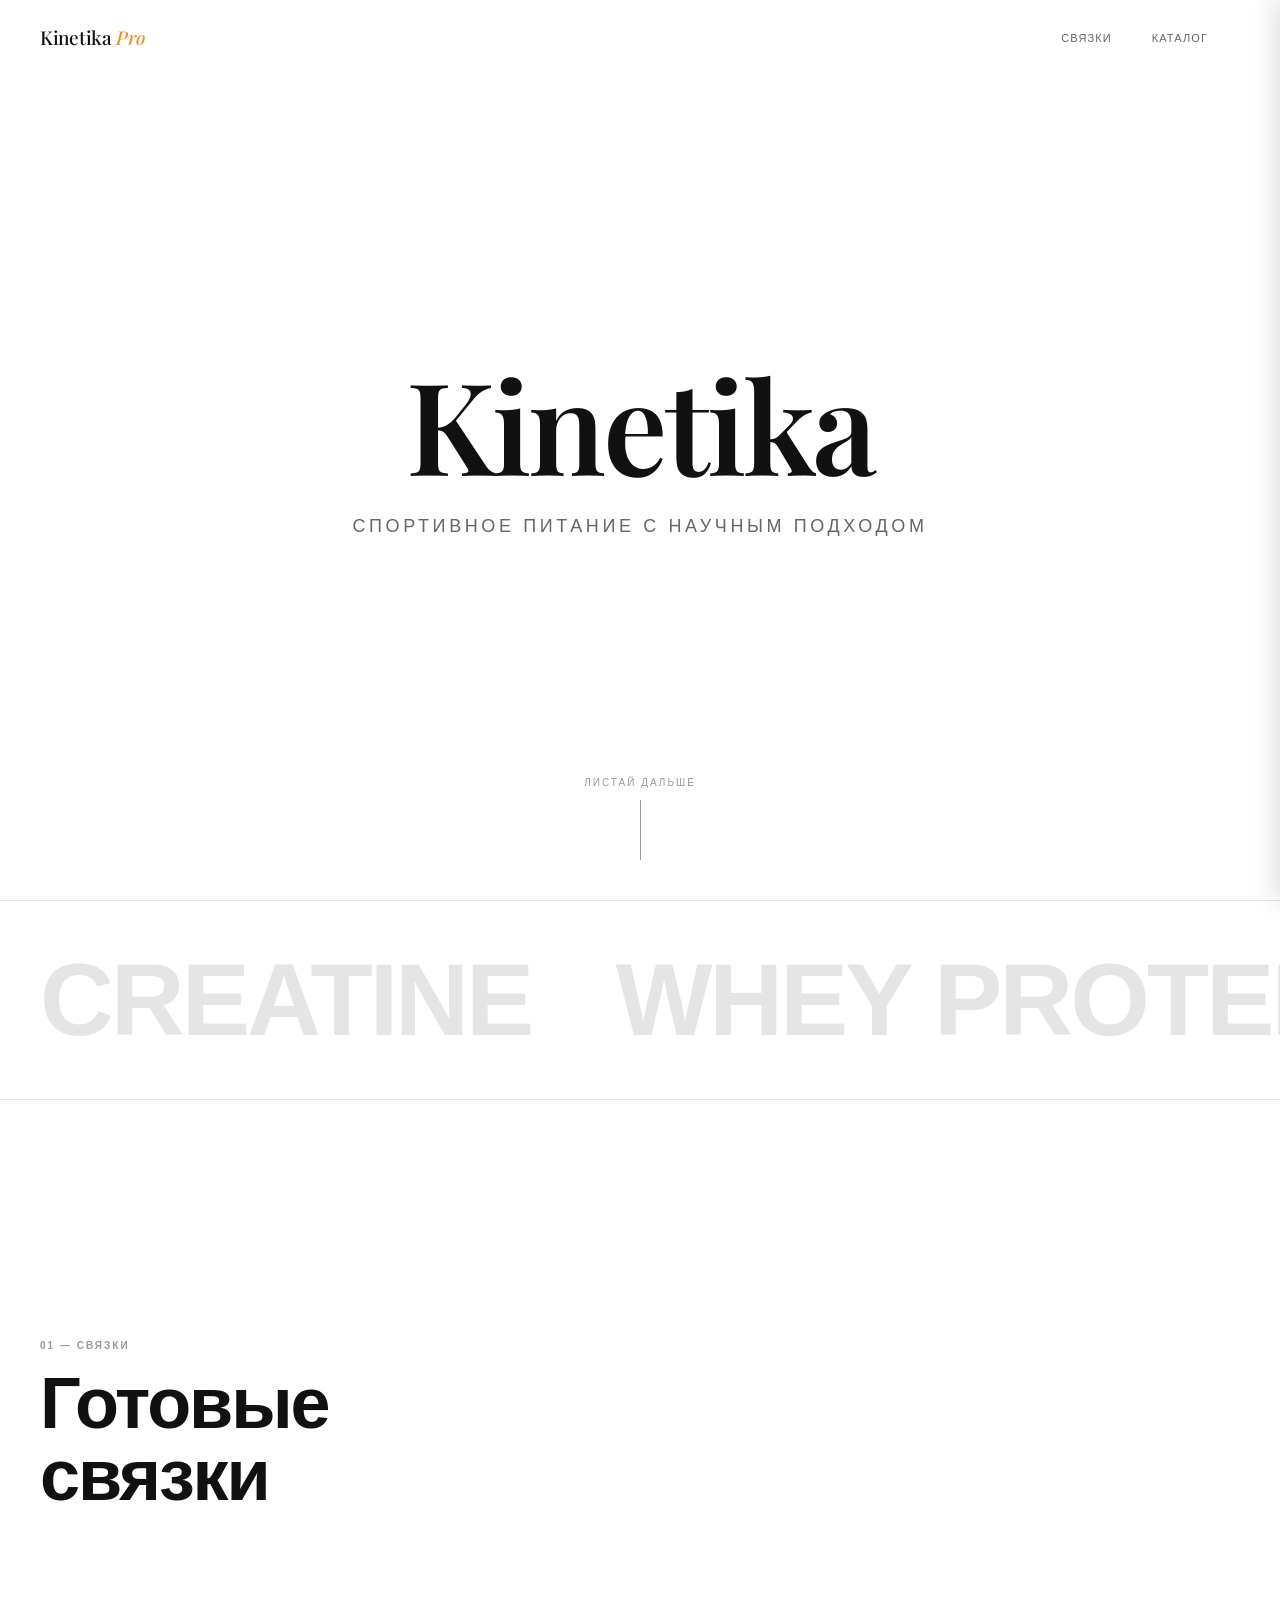
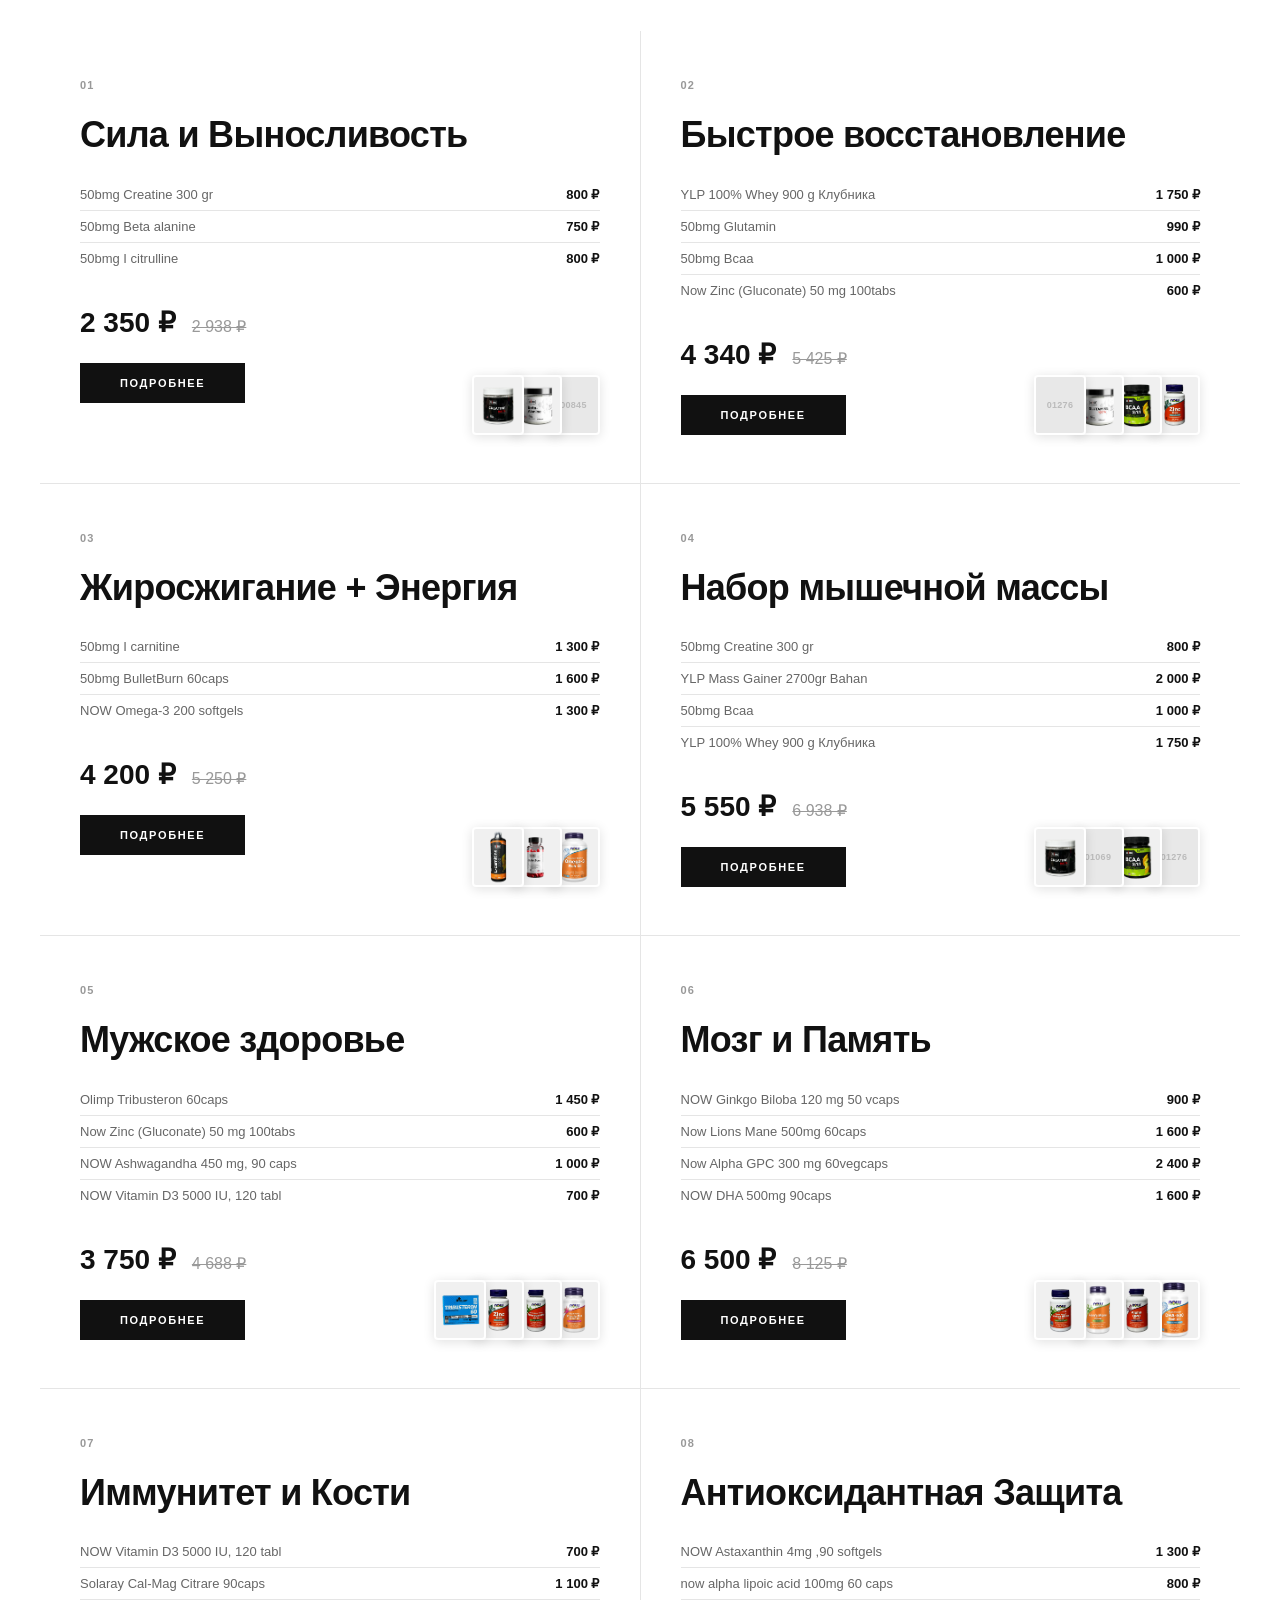
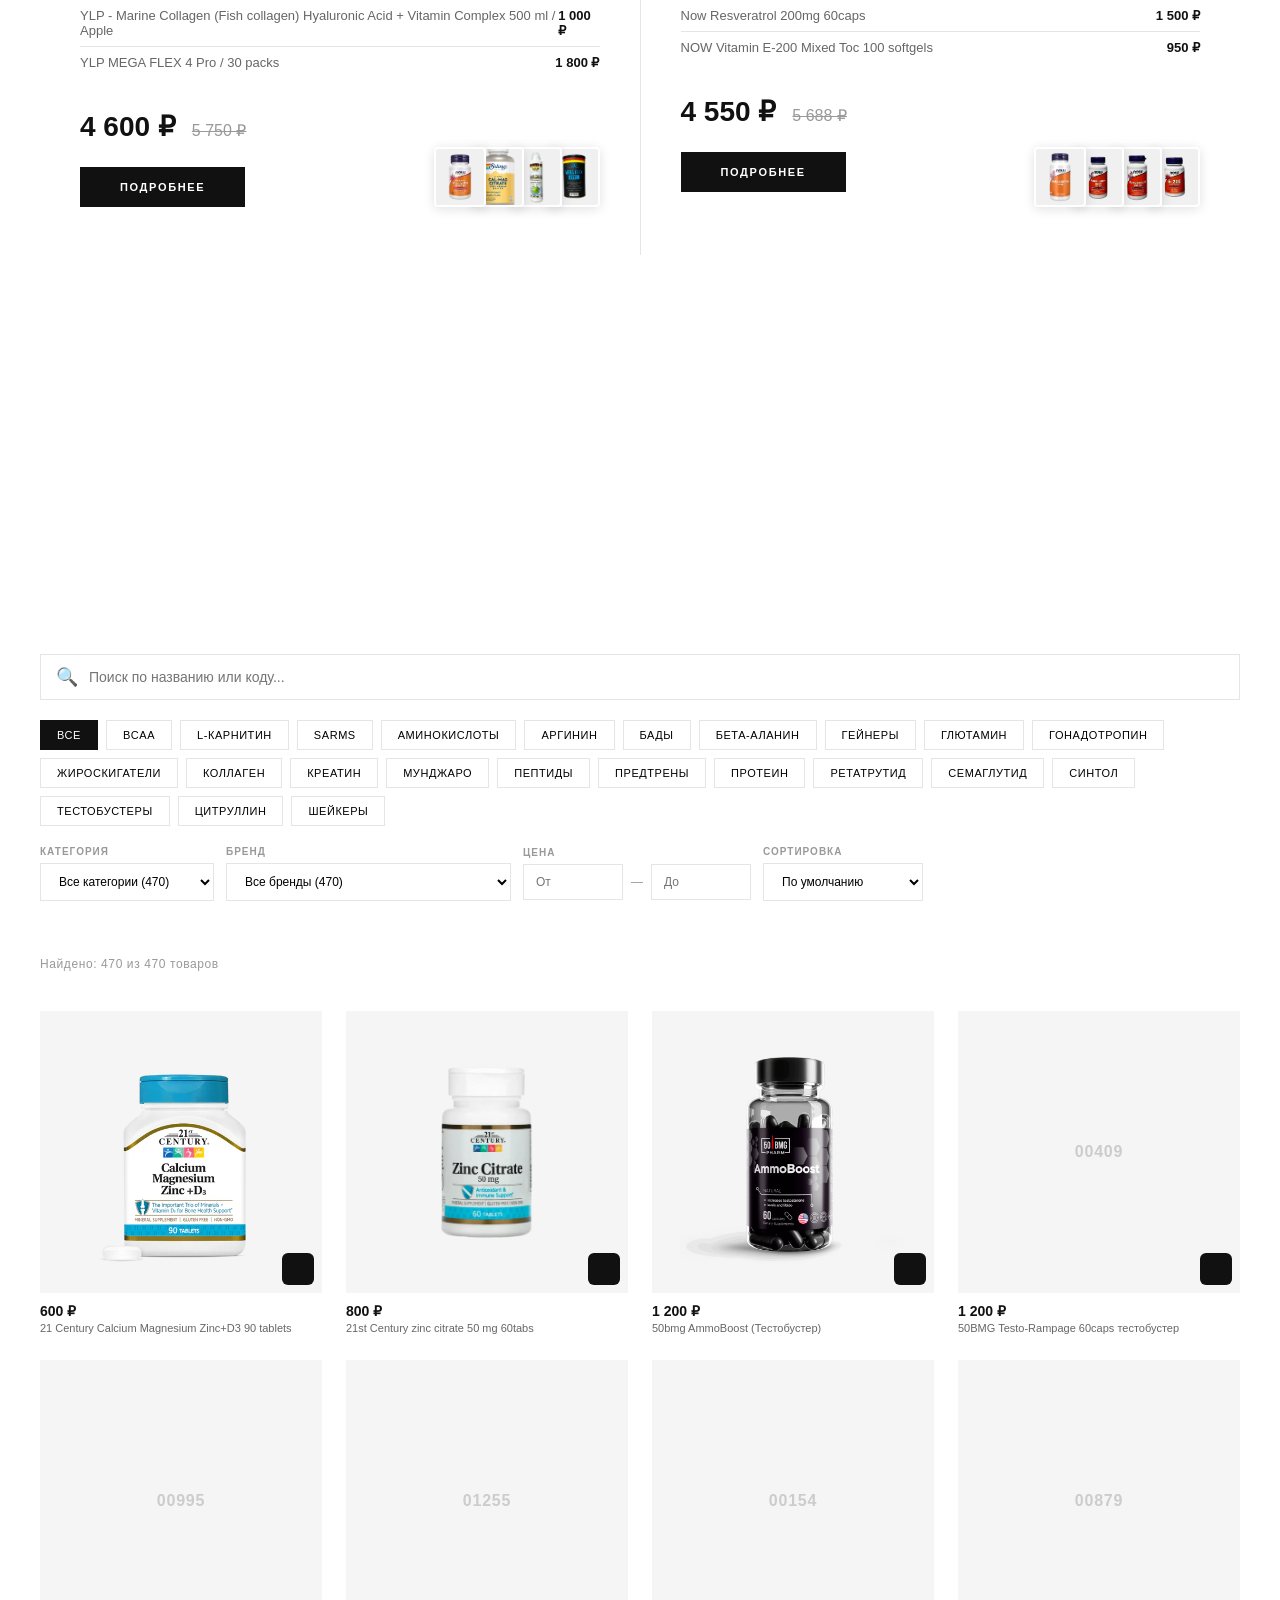
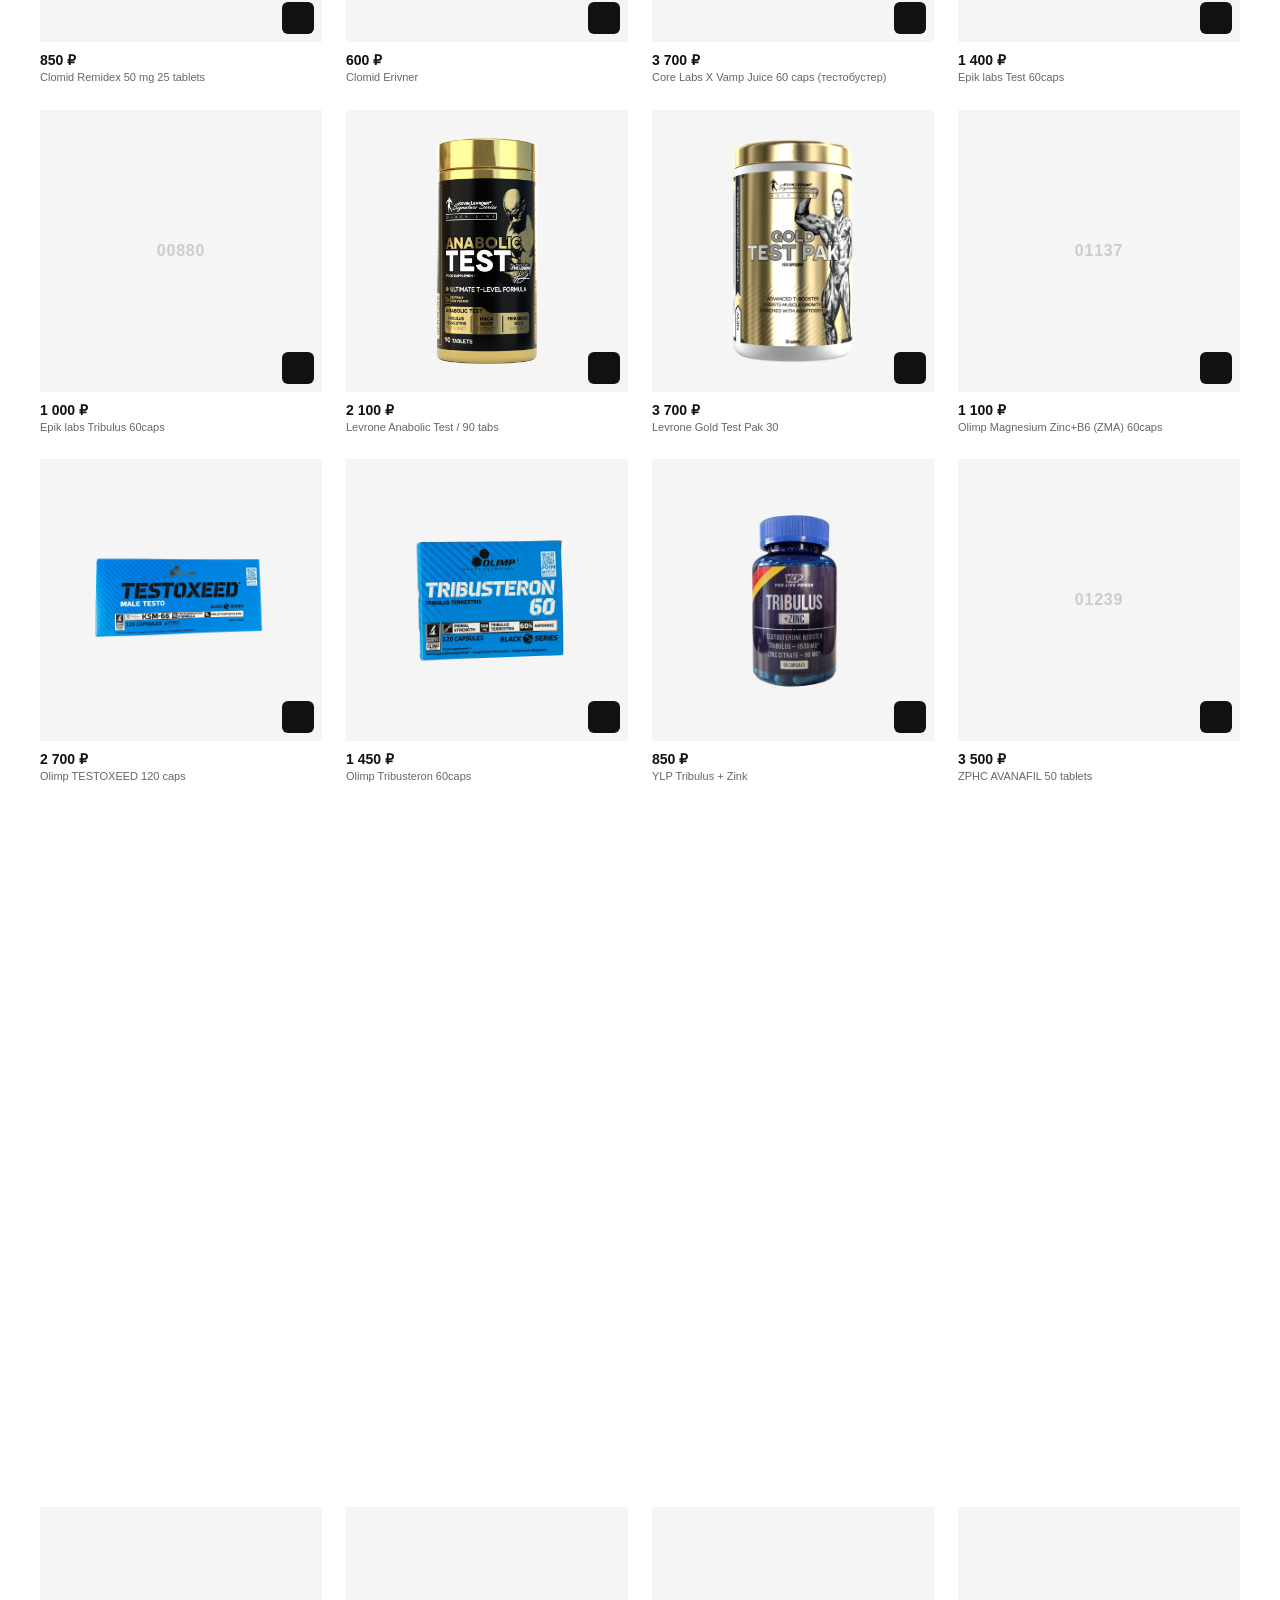
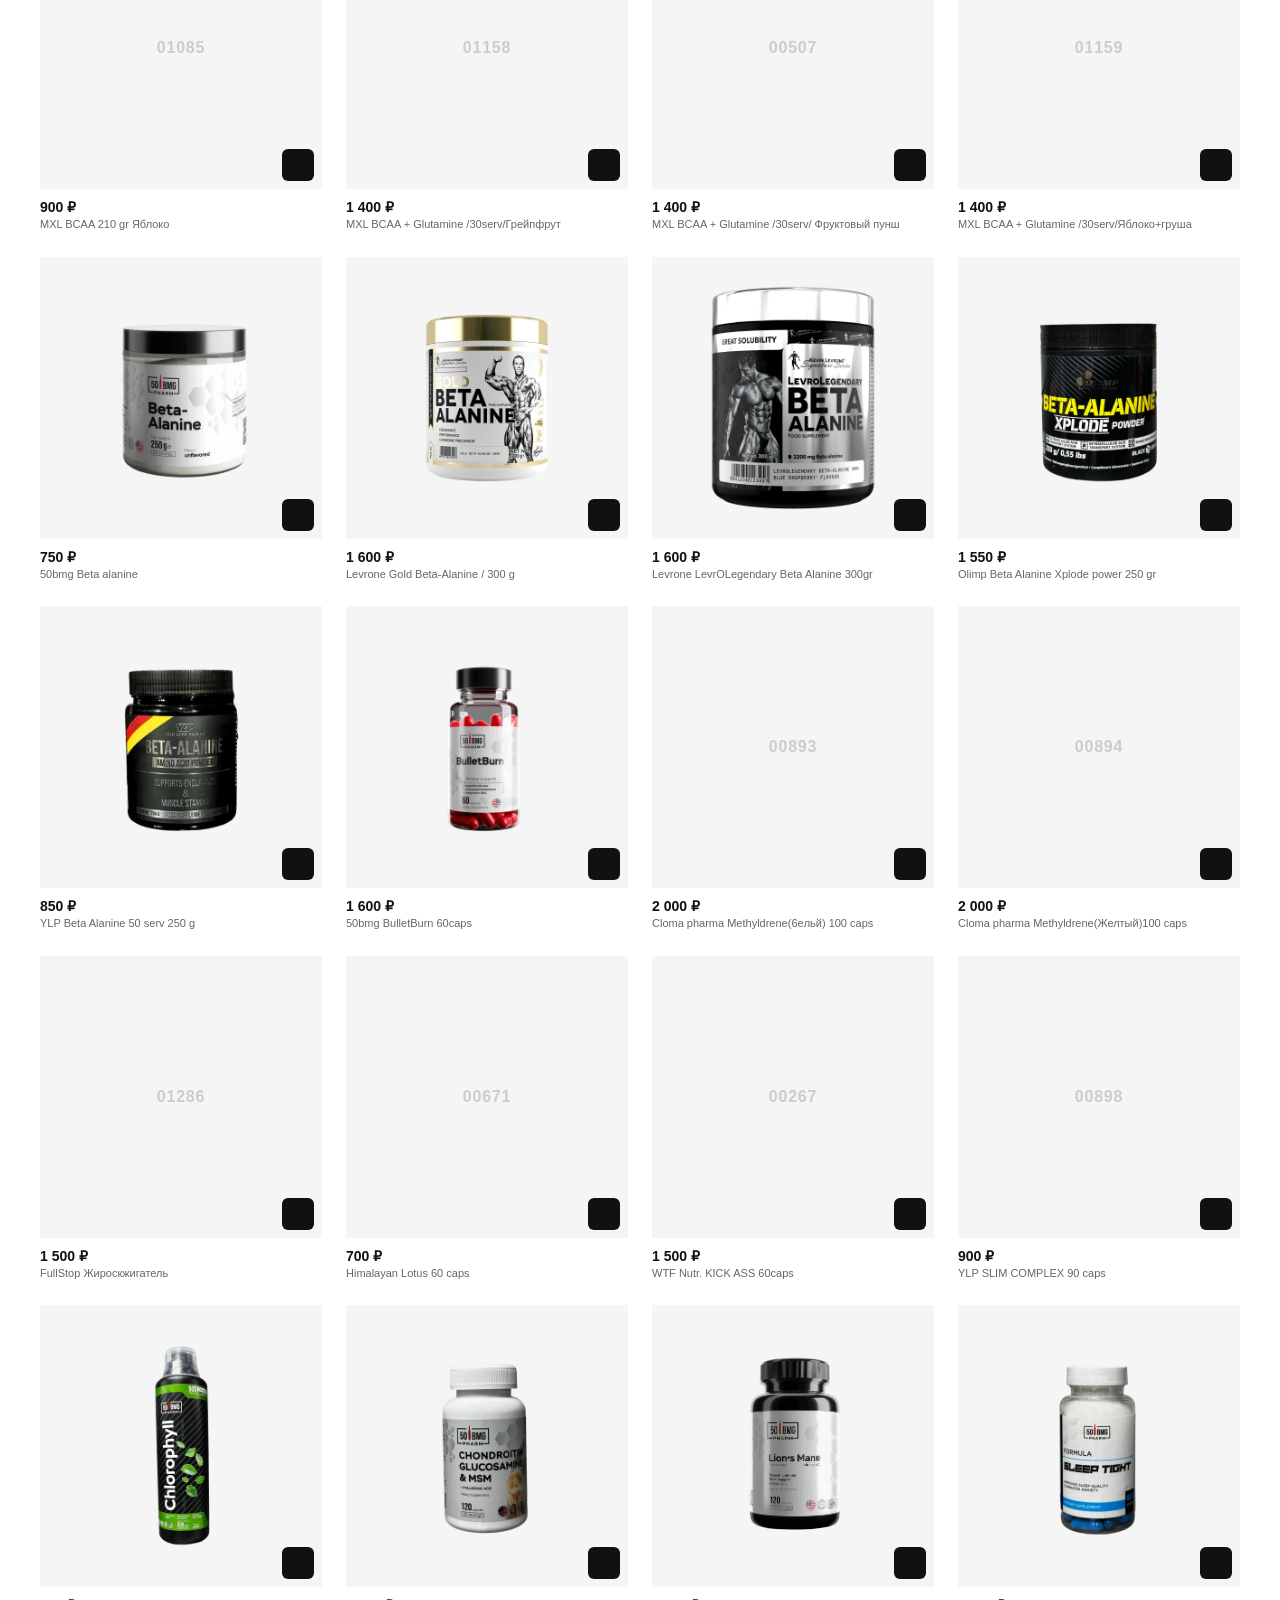
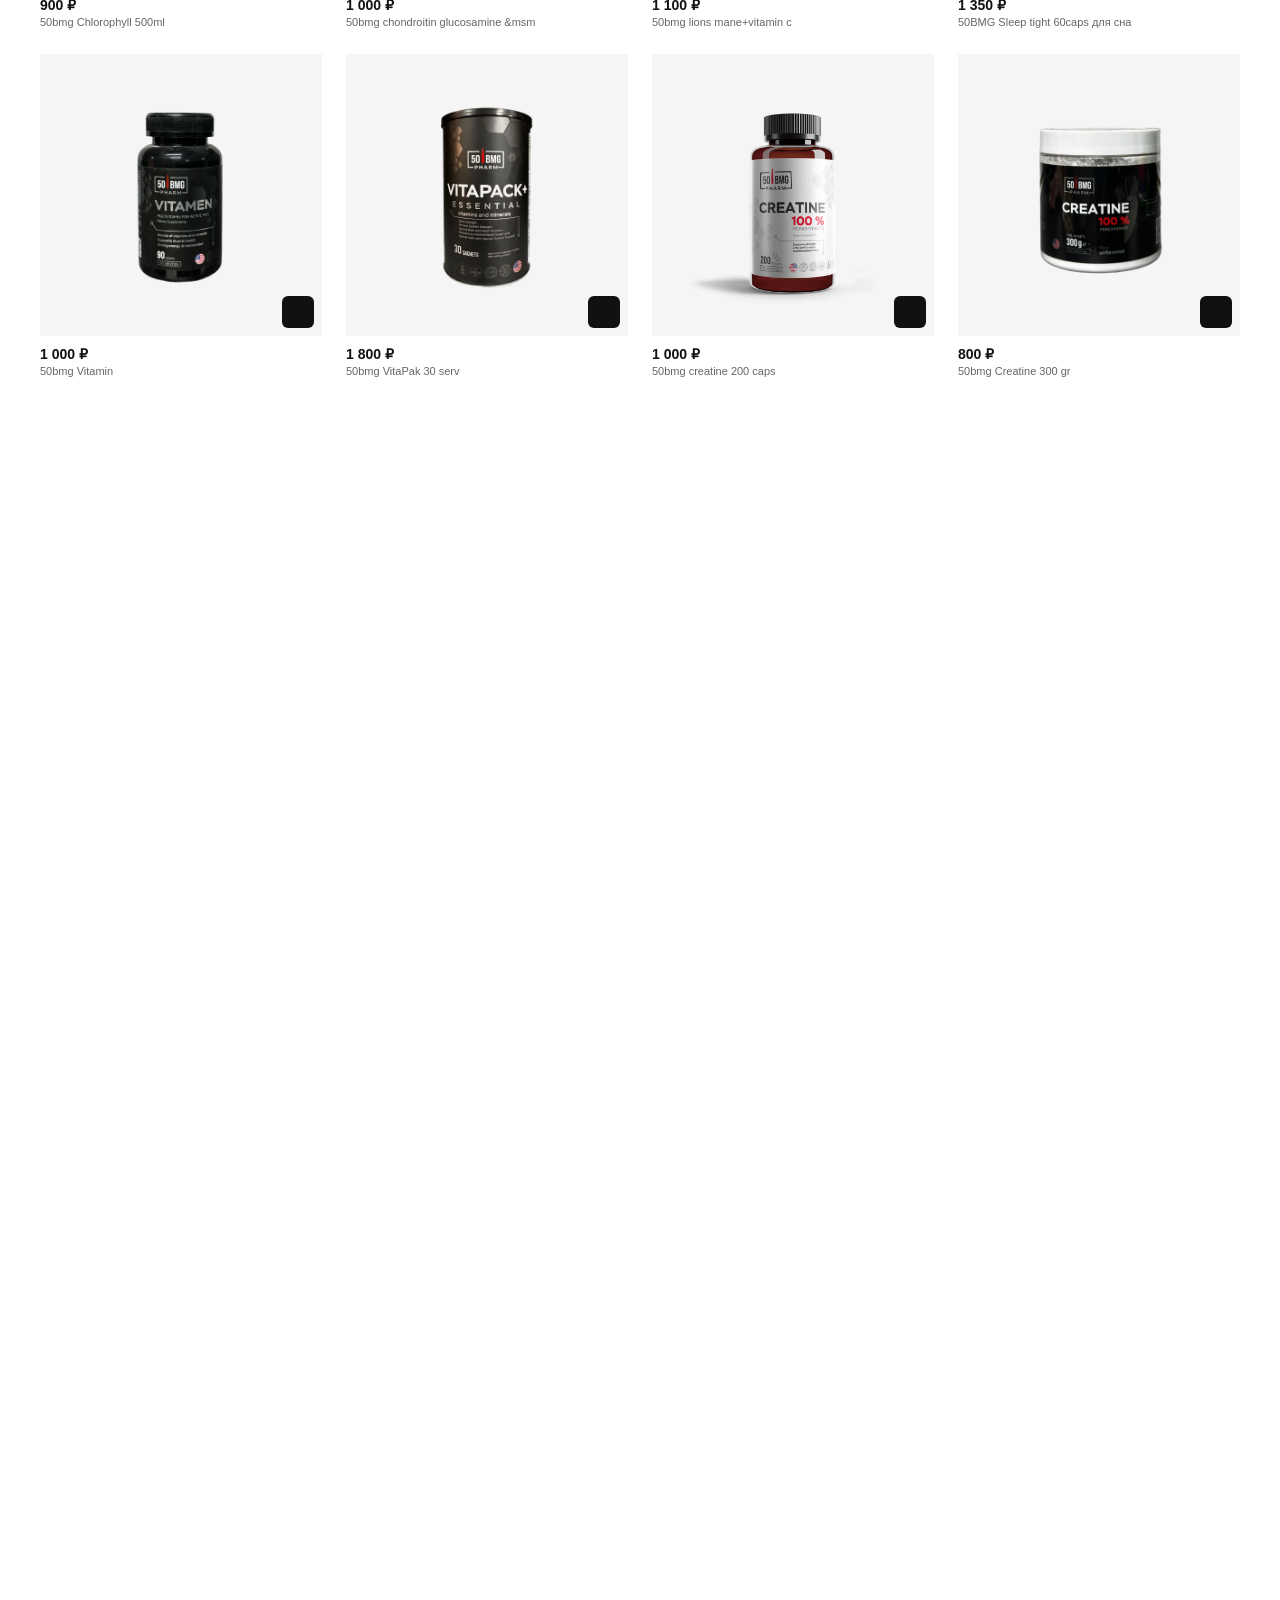
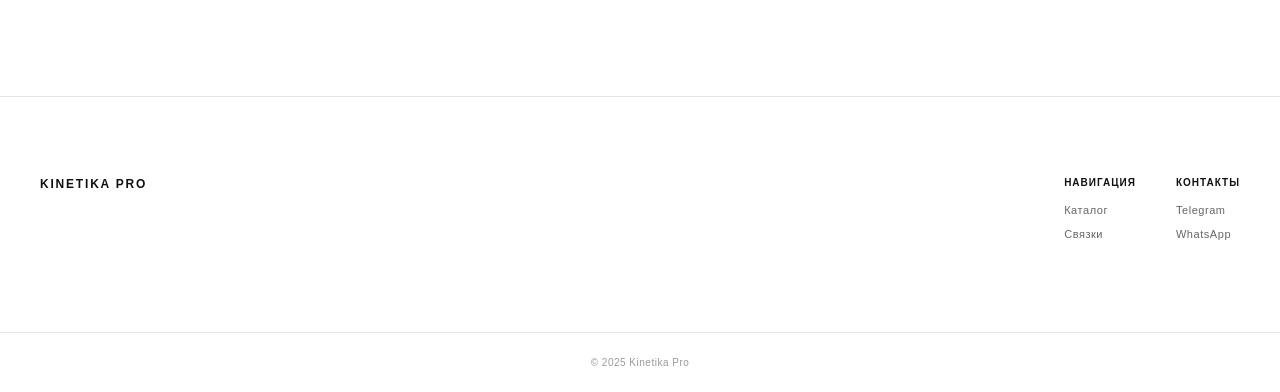
==== commit 97a0b8a2: "feat: cart in header, batch rendering, performance fixes - Moved cart icon to nav header with badge " ====
--- a/index.html
+++ b/index.html
@@ -20,7 +20,6 @@
         }
 
         * { margin: 0; padding: 0; box-sizing: border-box; }
-        html { scroll-behavior: smooth; }
 
         body {
             font-family: var(--font);
@@ -39,8 +38,7 @@
             display: flex;
             justify-content: space-between;
             align-items: center;
-            background: rgba(255,255,255,0.95);
-            backdrop-filter: blur(10px);
+            background: rgba(255,255,255,0.97);
         }
 
         .nav-logo {
@@ -420,19 +418,18 @@
             display: grid;
             grid-template-columns: repeat(4, 1fr);
             gap: 24px;
+            contain: layout style;
         }
 
         .product-card {
             cursor: pointer;
             opacity: 0;
-            transform: translateY(30px);
-            transition: opacity 0.5s ease, transform 0.5s ease;
+            transition: opacity 0.4s ease;
             position: relative;
         }
 
         .product-card.visible {
             opacity: 1;
-            transform: translateY(0);
         }
 
         .product-thumb {
@@ -1104,7 +1101,7 @@
     <section class="bundles-section" id="bundles">
         <div class="section-header reveal" style="padding-left:0;padding-right:0;">
             <div class="section-label">01 — Связки</div>
-            <h2 class="section-title">Комплекты</h2>
+            <h2 class="section-title">Готовые <br> связки</h2>
         </div>
         <div class="bundles-grid" id="bundles-grid"></div>
     </section>
@@ -1633,48 +1630,96 @@
             return sorted;
         }
 
+        // ============================================================
+        // BATCHED RENDERING — 40 items at a time
+        // ============================================================
+        var BATCH_SIZE = 40;
+        var renderedCount = 0;
+        var filteredItems = [];
+        var scrollSentinel = null;
+        var isLoadingBatch = false;
+
+        function buildCardHTML(p) {
+            var inCart = cart[p.code];
+            var qty = inCart ? inCart.qty : 0;
+            var badge = qty > 0 ? '<span class="cart-count-badge">' + qty + '</span>' : '';
+            var action = qty > 0
+                ? 'removeFromCart(\'' + p.code + '\')'
+                : 'addToCart(\'' + p.code + '\')';
+            return '<div class="product-card">' +
+                '<div class="product-thumb">' +
+                '<img src="assets/' + p.code + '.webp" alt="' + p.name + '" loading="lazy" ' +
+                'onerror="this.style.display=\'none\';this.nextElementSibling.style.display=\'flex\'">' +
+                '<div class="product-fallback" style="display:none"><span>' + p.code + '</span></div>' +
+                '<button class="add-cart-btn" data-cart-btn="' + p.code + '" onclick="event.stopPropagation(); ' + action + '">' +
+                '<i class="ph ph-shopping-cart"></i>' + badge +
+                '</button>' +
+                '</div>' +
+                '<div class="product-price">' + p.price.toLocaleString('ru-RU') + ' &#8381;</div>' +
+                '<div class="product-name">' + p.name + '</div>' +
+                '</div>';
+        }
+
+        function renderBatch() {
+            if (renderedCount >= filteredItems.length) {
+                removeScrollSentinel();
+                return;
+            }
+            isLoadingBatch = true;
+            var grid = document.getElementById('product-grid');
+            var end = Math.min(renderedCount + BATCH_SIZE, filteredItems.length);
+            var frag = document.createDocumentFragment();
+            var temp = document.createElement('div');
+            for (var i = renderedCount; i < end; i++) {
+                temp.innerHTML = buildCardHTML(filteredItems[i]);
+                while (temp.firstChild) frag.appendChild(temp.firstChild);
+            }
+            grid.appendChild(frag);
+            renderedCount = end;
+            isLoadingBatch = false;
+            observeNewCards();
+        }
+
         function renderProducts() {
             var grid = document.getElementById('product-grid');
-            var filtered = sortItems(getFilteredItems());
-
-            // Update results count
-            document.getElementById('results-count').textContent = 'Найдено: ' + filtered.length + ' из ' + allItems.length + ' товаров';
-
-            // Update active filters display
+            filteredItems = sortItems(getFilteredItems());
+            renderedCount = 0;
+
+            document.getElementById('results-count').textContent = 'Найдено: ' + filteredItems.length + ' из ' + allItems.length + ' товаров';
             renderActiveFilters();
 
-            if (filtered.length === 0) {
+            if (filteredItems.length === 0) {
                 grid.innerHTML = '<div class="no-results"><h3>Ничего не найдено</h3><p>Попробуйте изменить параметры поиска</p></div>';
+                removeScrollSentinel();
                 return;
             }
 
-            var html = '';
-            filtered.forEach(function(p) {
-                var inCart = cart[p.code];
-                var qty = inCart ? inCart.qty : 0;
-                var badge = qty > 0 ? '<span class="cart-count-badge">' + qty + '</span>' : '';
-                var action = qty > 0
-                    ? 'removeFromCart(\'' + p.code + '\')'
-                    : 'addToCart(\'' + p.code + '\')';
-                html += '<div class="product-card">' +
-                    '<div class="product-thumb">' +
-                    '<img src="assets/' + p.code + '.webp" alt="' + p.name + '" loading="lazy" ' +
-                    'onerror="this.style.display=\'none\';this.nextElementSibling.style.display=\'flex\'">' +
-                    '<div class="product-fallback" style="display:none"><span>' + p.code + '</span></div>' +
-                    '<button class="add-cart-btn" data-cart-btn="' + p.code + '" onclick="event.stopPropagation(); ' + action + '">' +
-                    '<i class="ph ph-shopping-cart"></i>' + badge +
-                    '</button>' +
-                    '</div>' +
-                    '<div class="product-price">' + p.price.toLocaleString('ru-RU') + ' &#8381;</div>' +
-                    '<div class="product-name">' + p.name + '</div>' +
-                    '</div>';
-            });
-
-            grid.innerHTML = html;
-
-            // Re-observe new cards for scroll reveal
-            observeCards();
-        }
+            grid.innerHTML = '';
+            renderBatch();
+            setupScrollSentinel();
+        }
+
+        function setupScrollSentinel() {
+            removeScrollSentinel();
+            scrollSentinel = document.createElement('div');
+            scrollSentinel.style.height = '1px';
+            document.getElementById('catalog').appendChild(scrollSentinel);
+            scrollObserver.observe(scrollSentinel);
+        }
+
+        function removeScrollSentinel() {
+            if (scrollSentinel) {
+                scrollObserver.unobserve(scrollSentinel);
+                if (scrollSentinel.parentNode) scrollSentinel.parentNode.removeChild(scrollSentinel);
+                scrollSentinel = null;
+            }
+        }
+
+        var scrollObserver = new IntersectionObserver(function(entries) {
+            if (entries[0].isIntersecting && !isLoadingBatch) {
+                renderBatch();
+            }
+        }, { rootMargin: '400px' });
 
         // ============================================================
         // BUNDLES — product codes, resolved from allItems at render time
@@ -1773,27 +1818,28 @@
         }
 
         // ============================================================
-        // SCROLL REVEAL
-        // ============================================================
-        var observer;
-
-        function observeCards() {
-            var targets = document.querySelectorAll('.product-card:not(.visible), .reveal:not(.visible), .bundle-card:not(.visible), .banner-content:not(.visible)');
-            if (!targets.length) return;
-
-            if (!observer) {
-                observer = new IntersectionObserver(function(entries) {
-                    for (var i = 0; i < entries.length; i++) {
-                        if (entries[i].isIntersecting) {
-                            entries[i].target.classList.add('visible');
-                            observer.unobserve(entries[i].target);
-                        }
-                    }
-                }, { threshold: 0.05 });
-            }
-
+        // SCROLL REVEAL — lightweight
+        // ============================================================
+        var revealObserver = new IntersectionObserver(function(entries) {
+            for (var i = 0; i < entries.length; i++) {
+                if (entries[i].isIntersecting) {
+                    entries[i].target.classList.add('visible');
+                    revealObserver.unobserve(entries[i].target);
+                }
+            }
+        }, { threshold: 0.05 });
+
+        function observeNewCards() {
+            var targets = document.querySelectorAll('.product-card:not(.visible)');
             for (var i = 0; i < targets.length; i++) {
-                observer.observe(targets[i]);
+                revealObserver.observe(targets[i]);
+            }
+        }
+
+        function observeStaticElements() {
+            var els = document.querySelectorAll('.reveal:not(.visible), .bundle-card:not(.visible), .banner-content:not(.visible)');
+            for (var i = 0; i < els.length; i++) {
+                revealObserver.observe(els[i]);
             }
         }
 
@@ -1801,7 +1847,7 @@
         // INIT
         // ============================================================
         loadData().then(function() {
-            observeCards();
+            observeStaticElements();
             renderCartUI();
         });
     })();
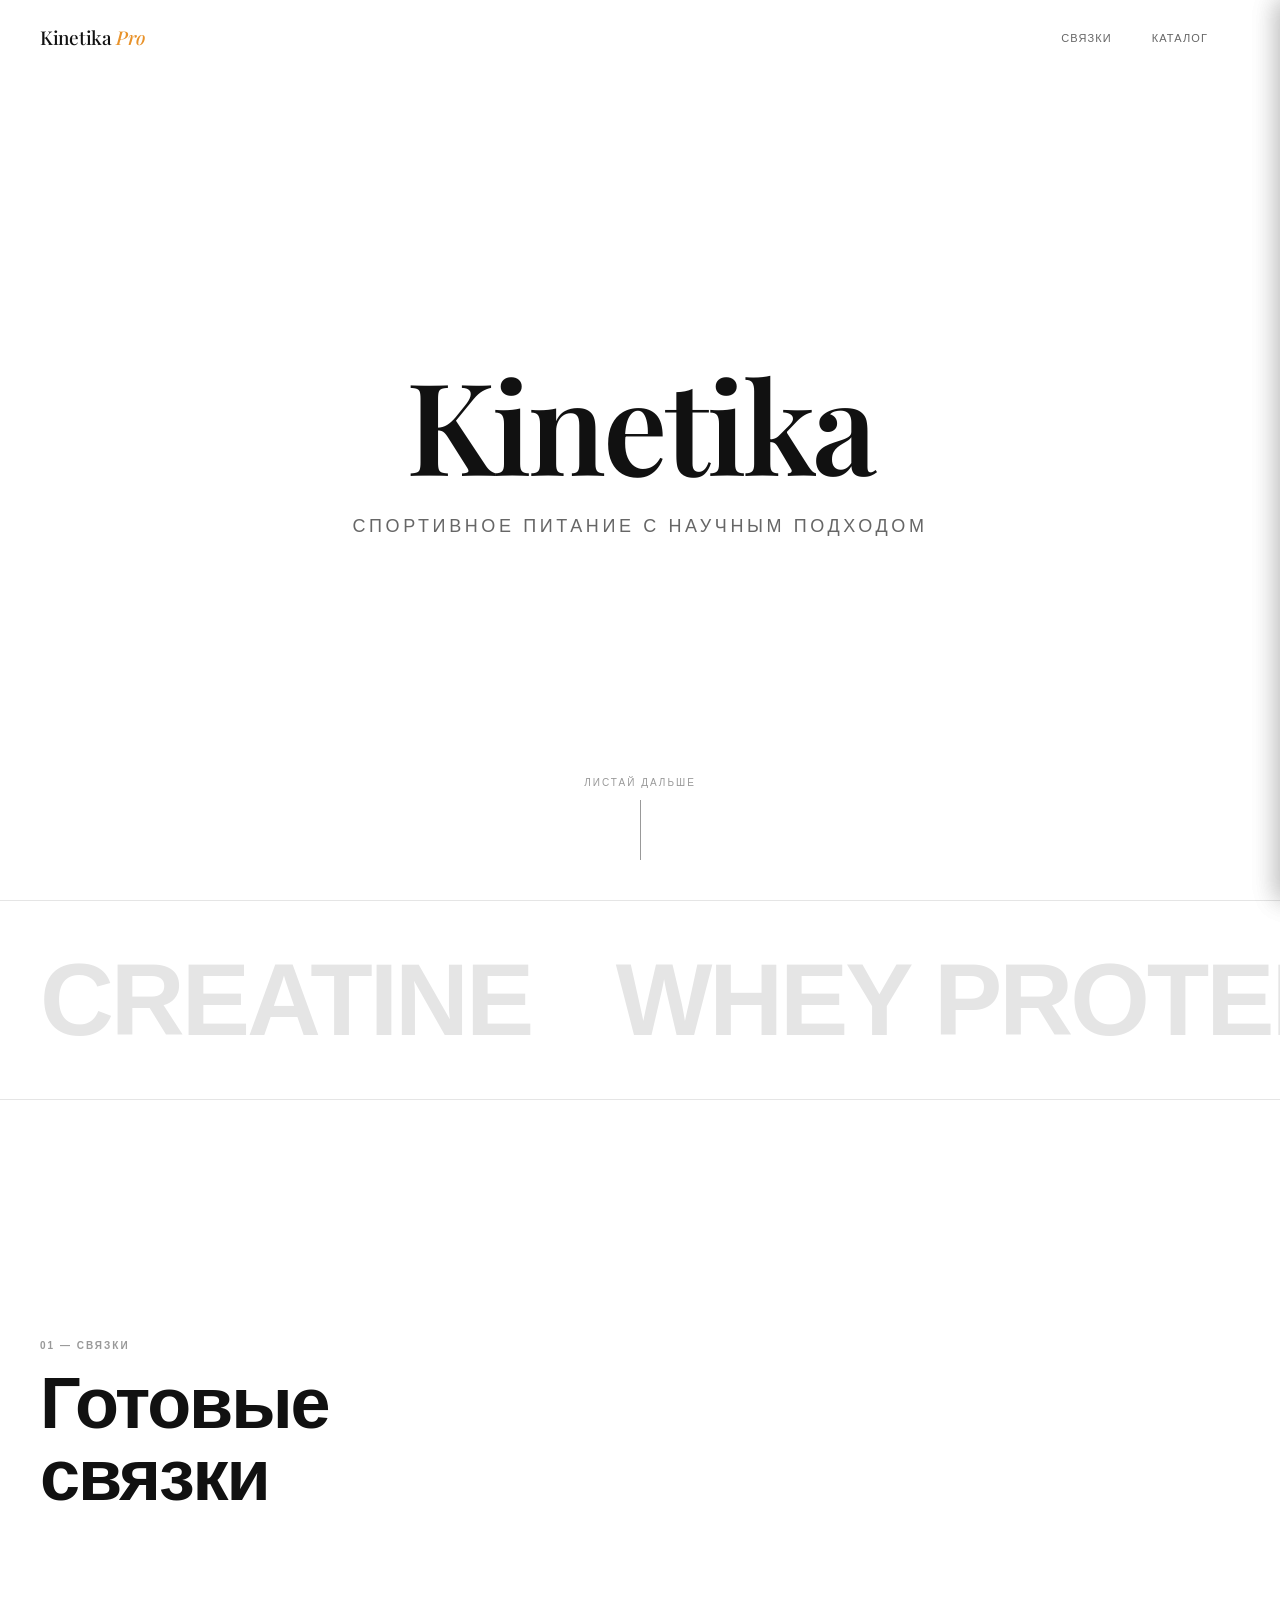
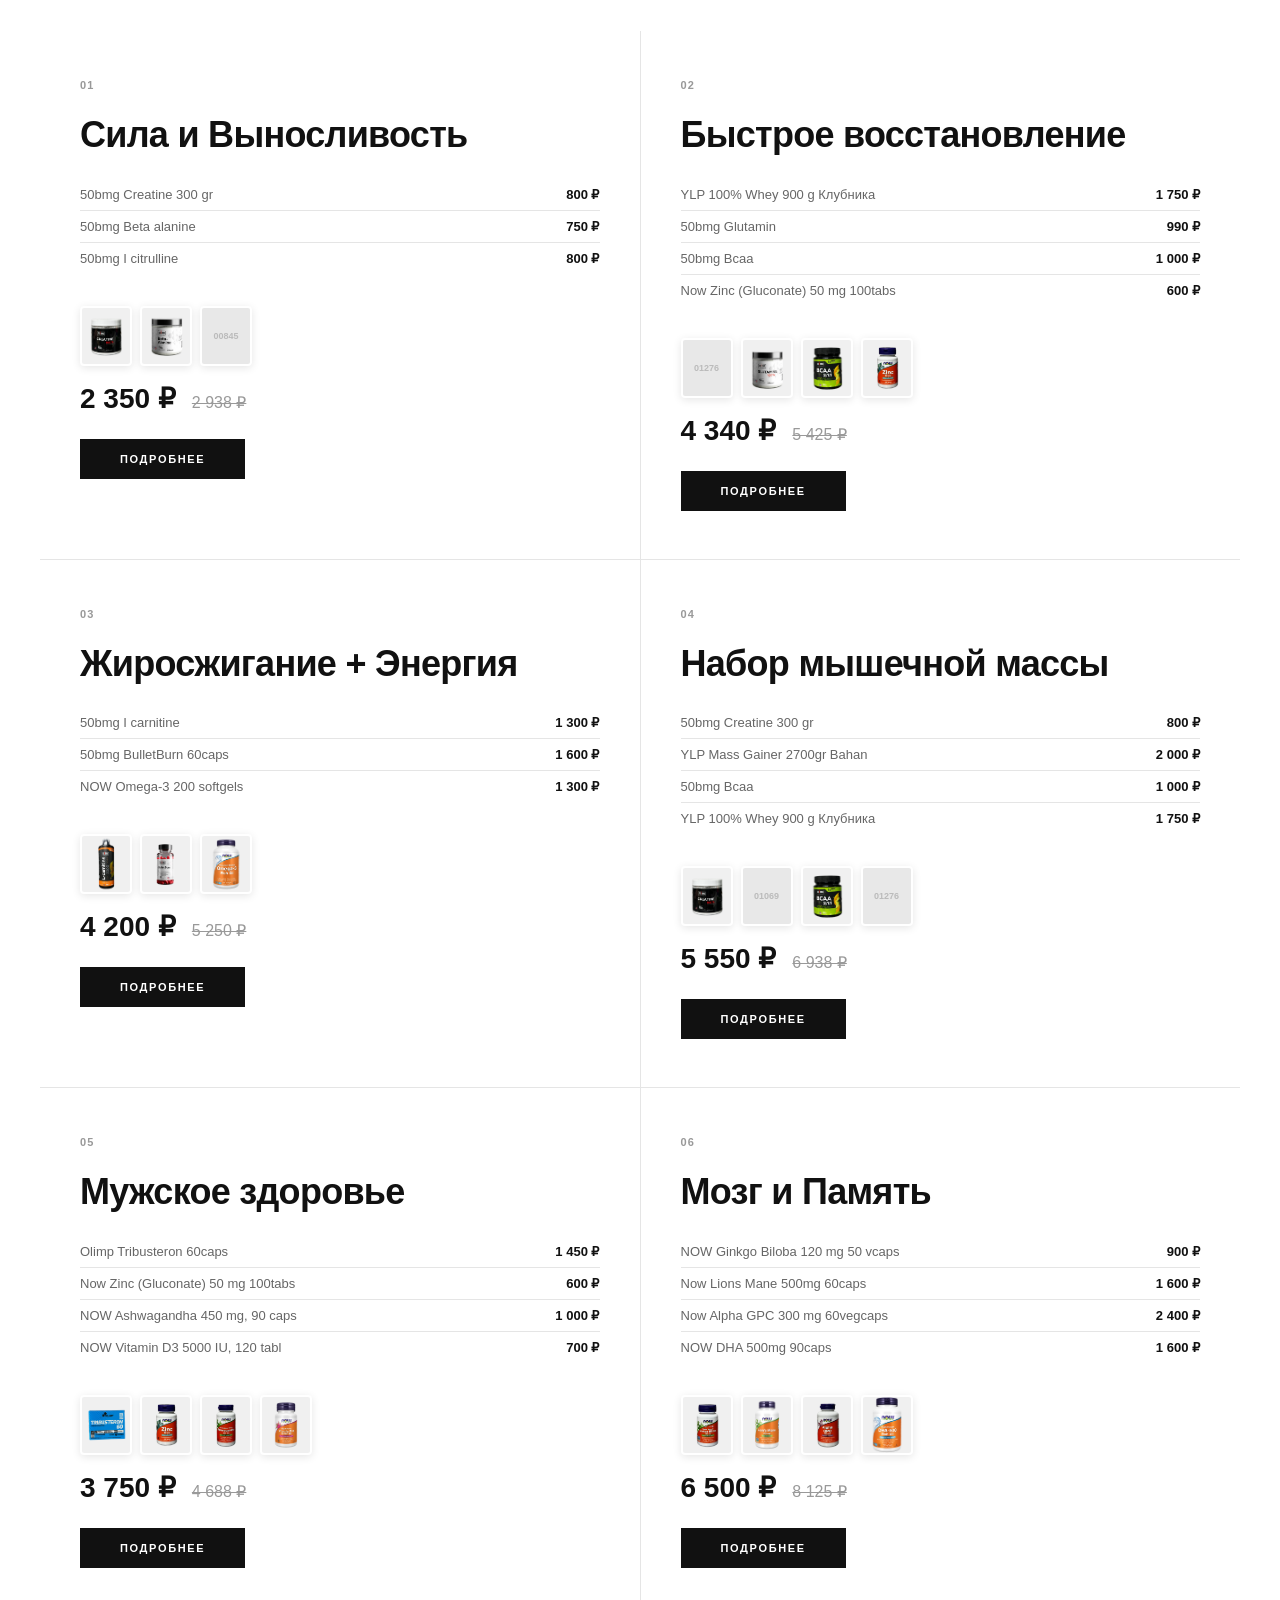
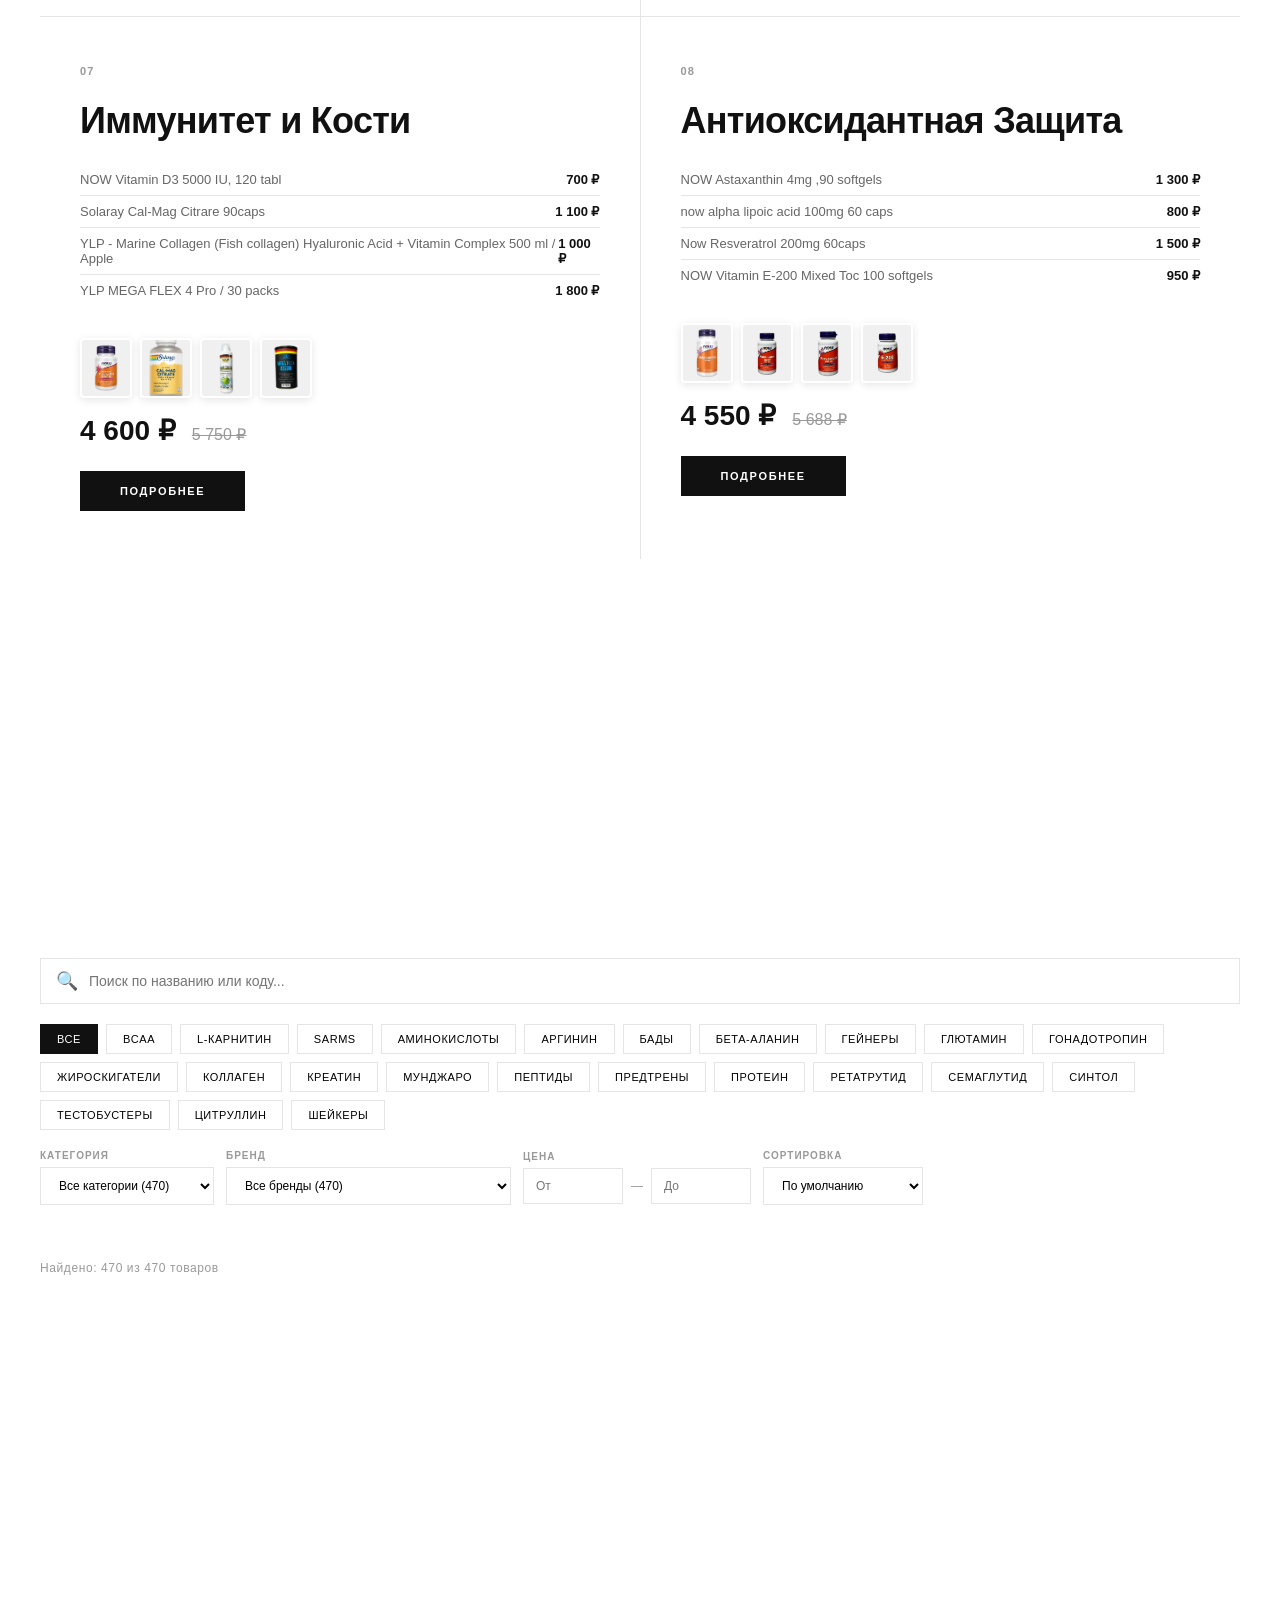
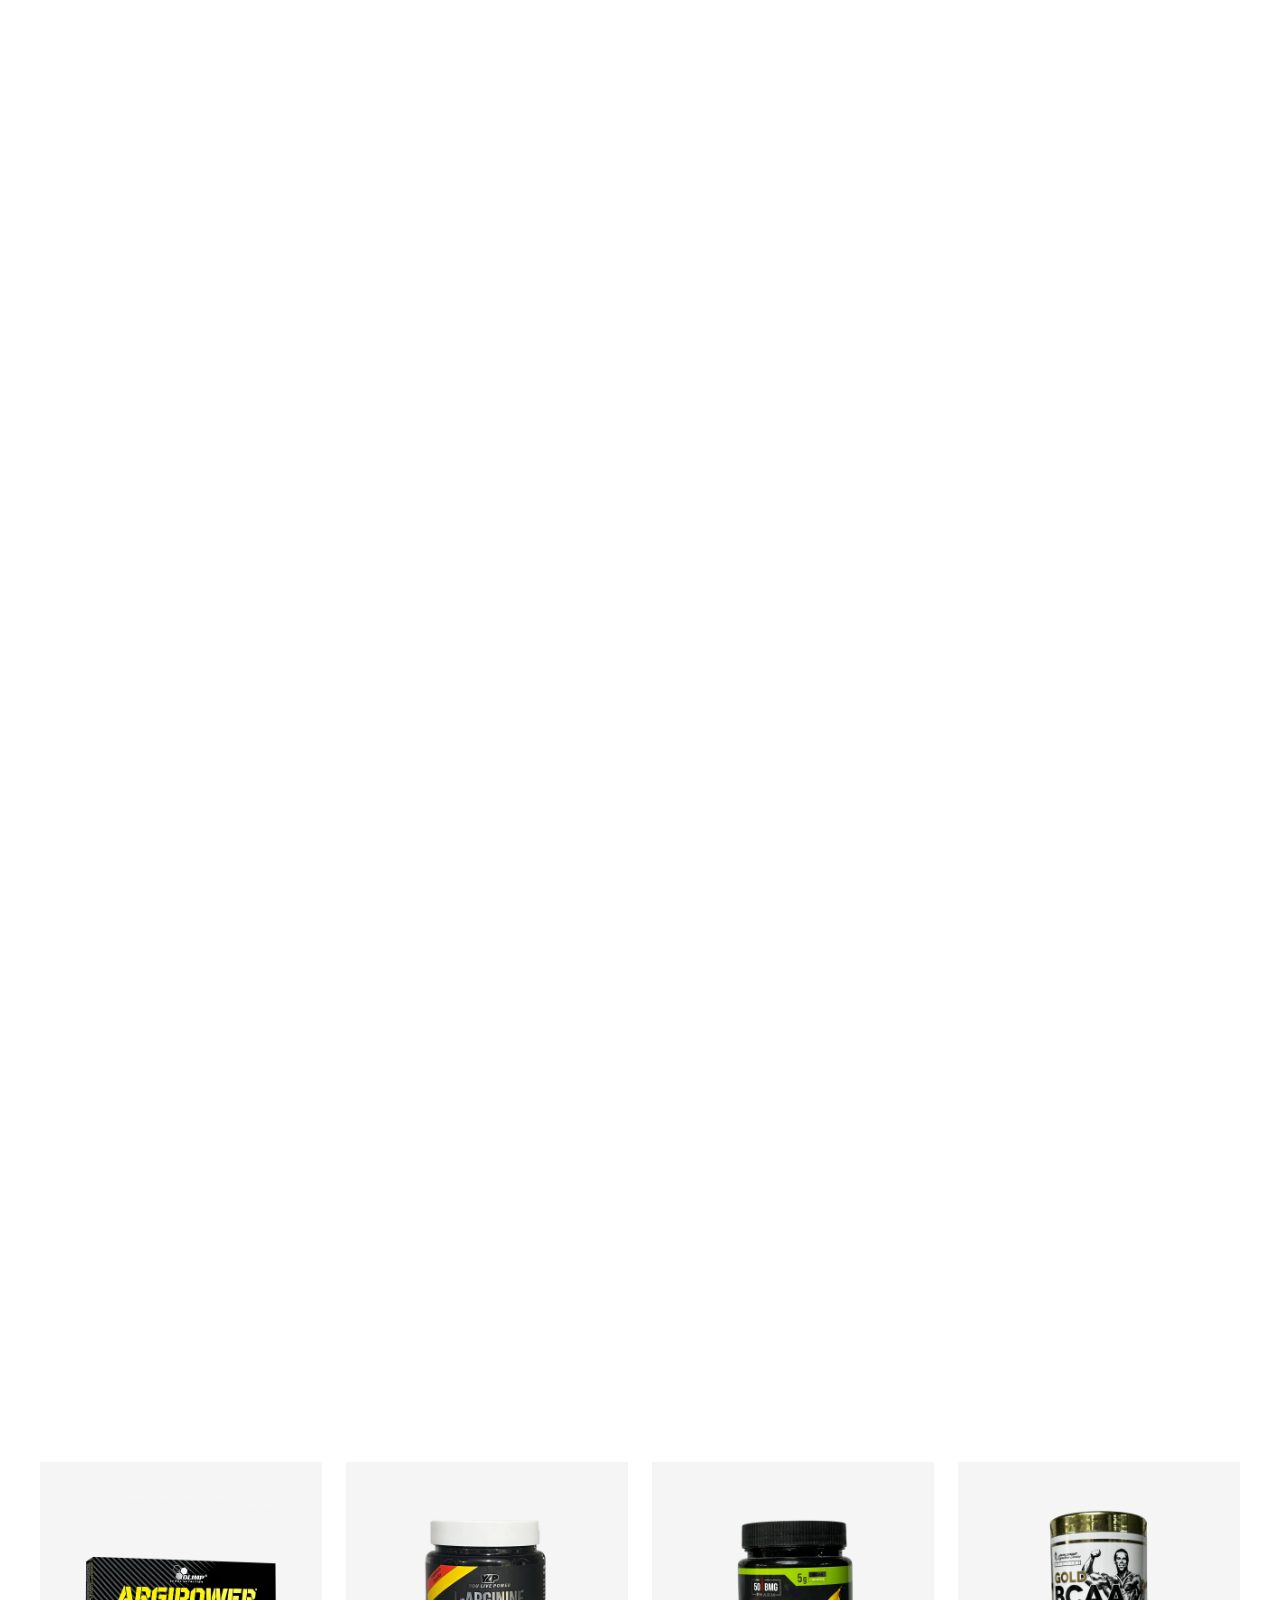
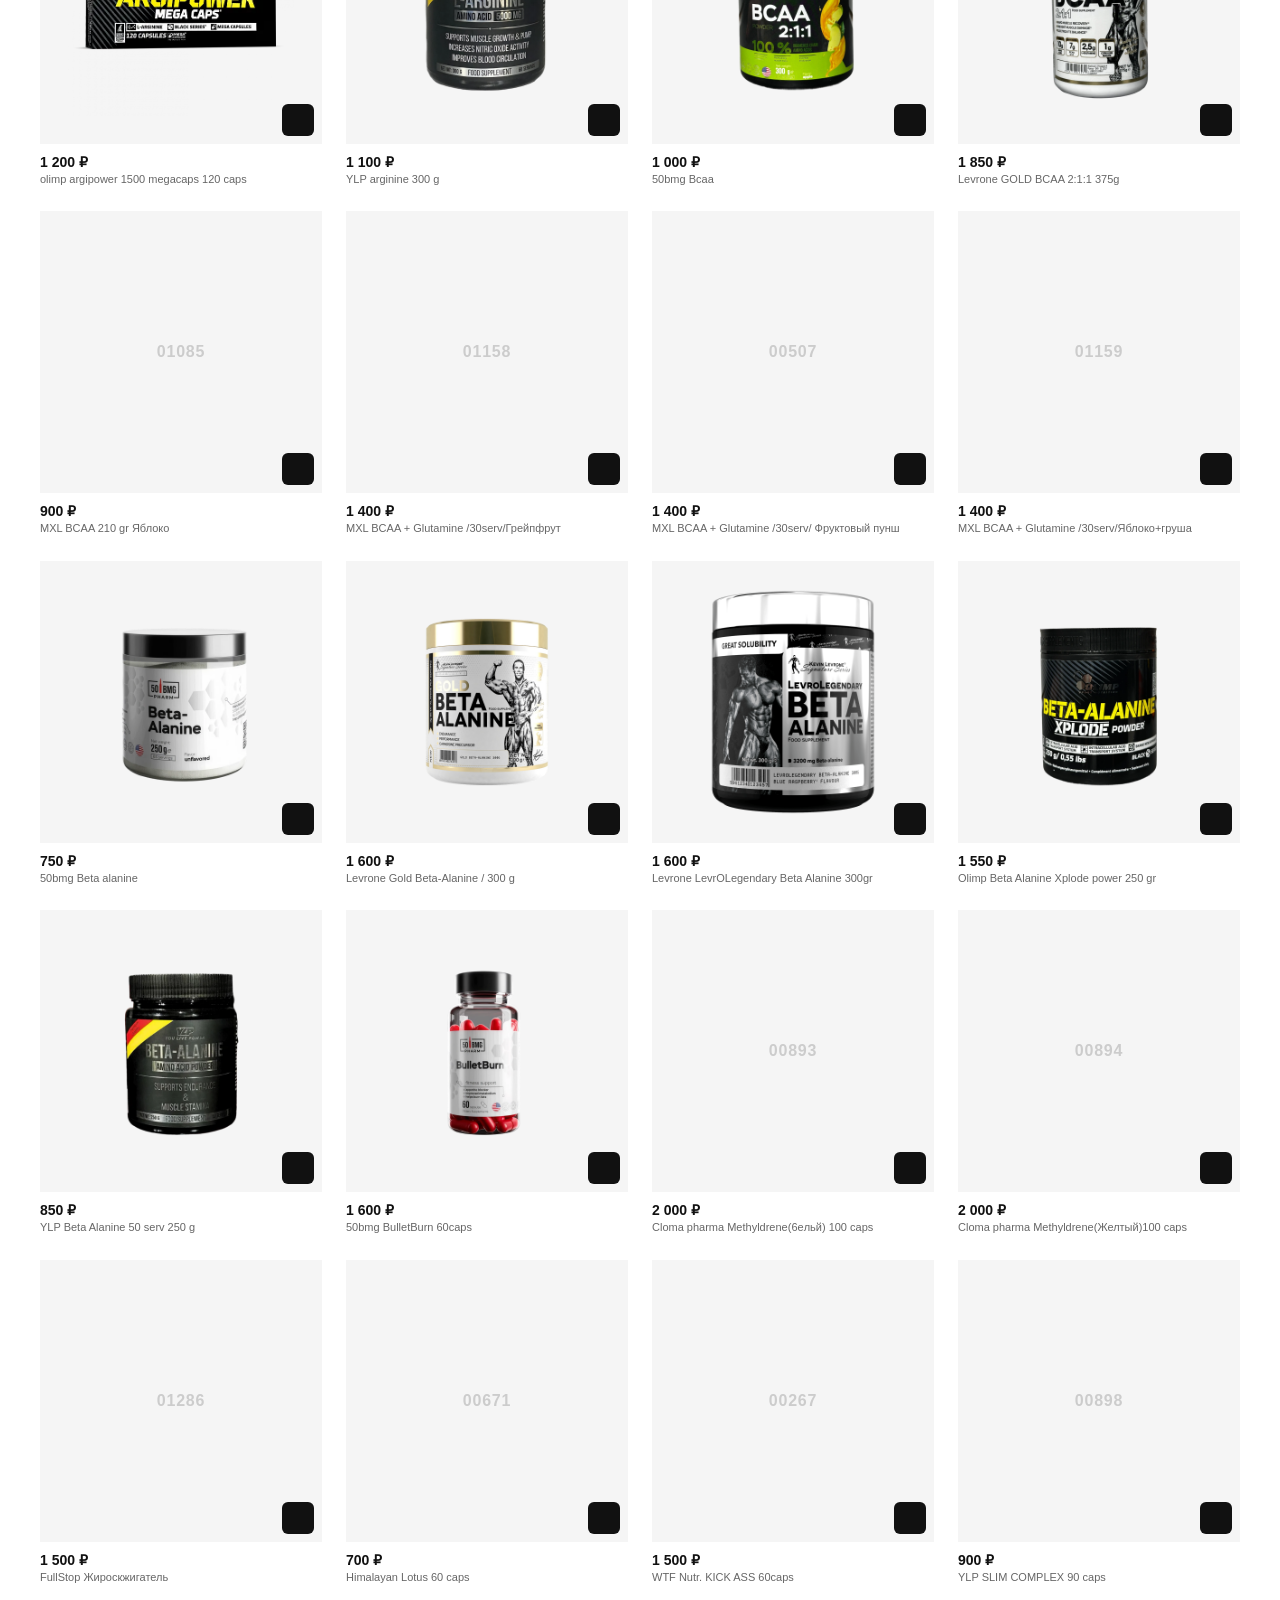
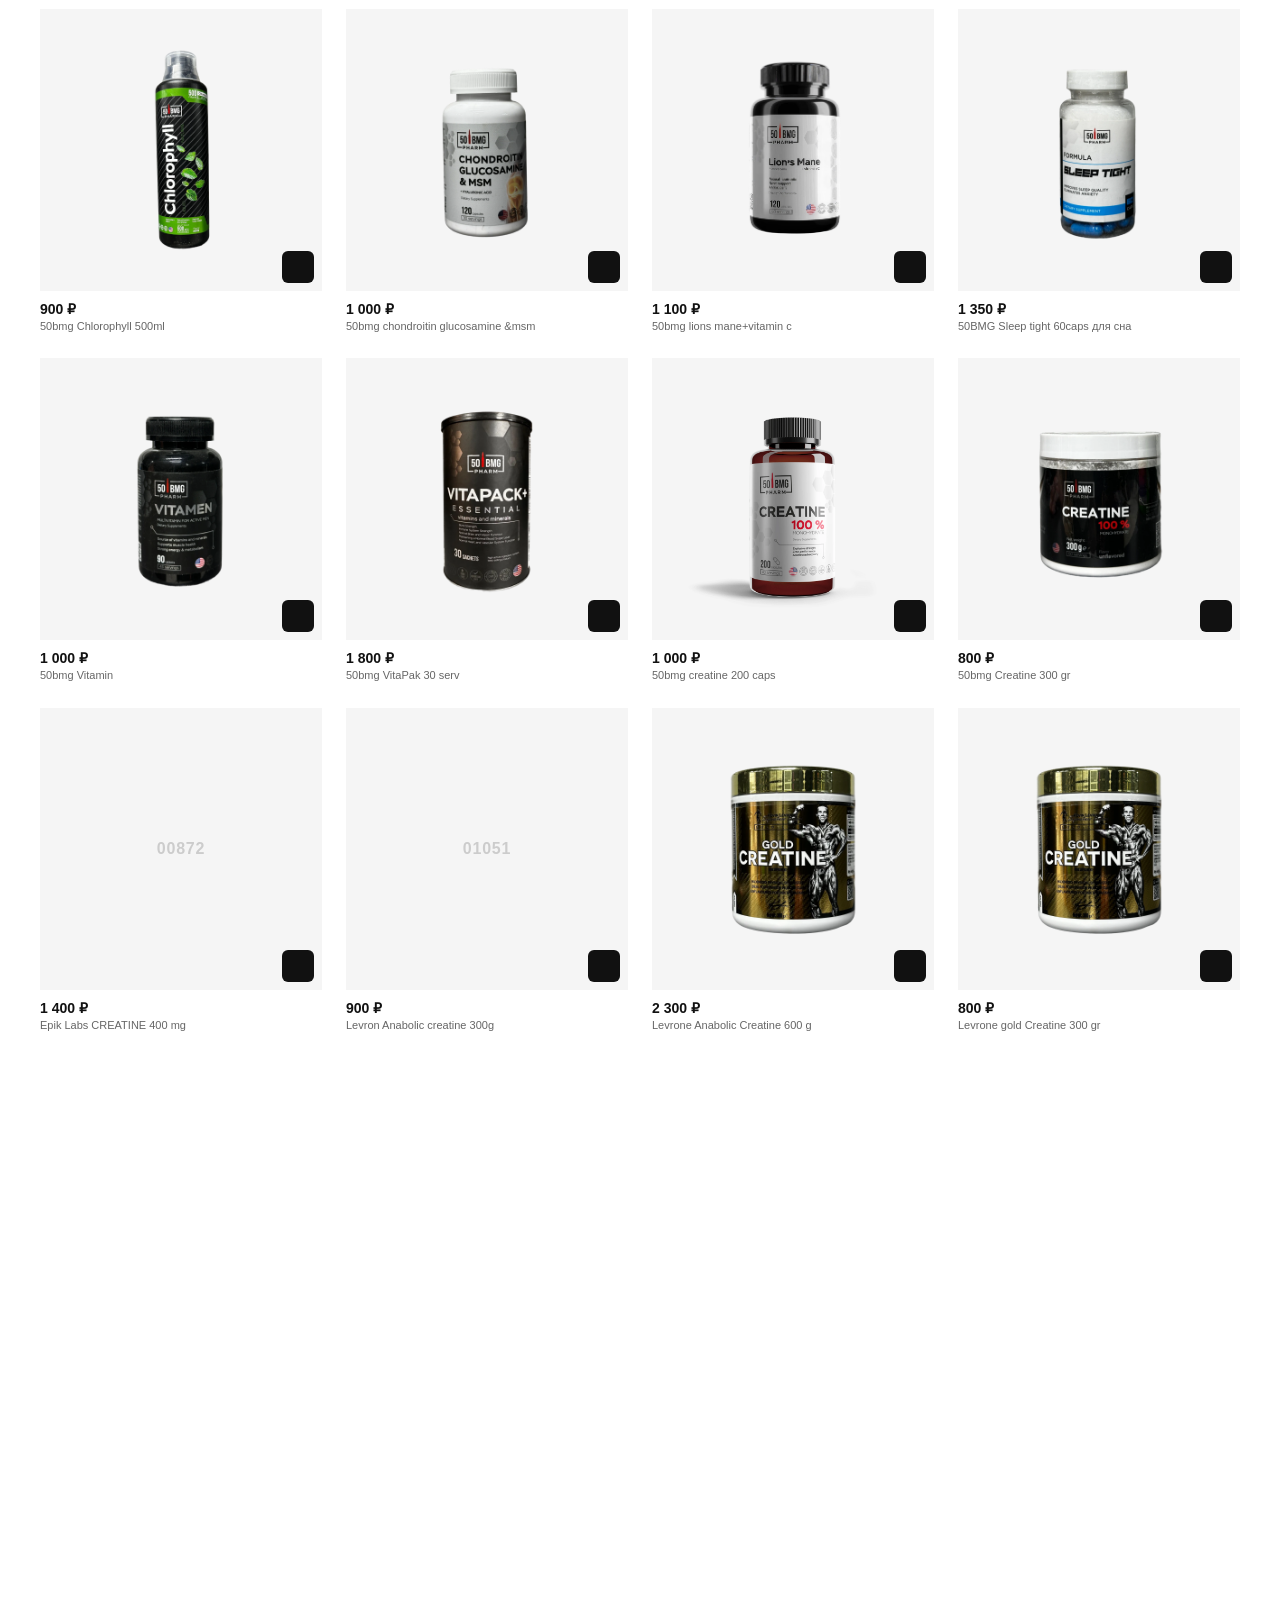
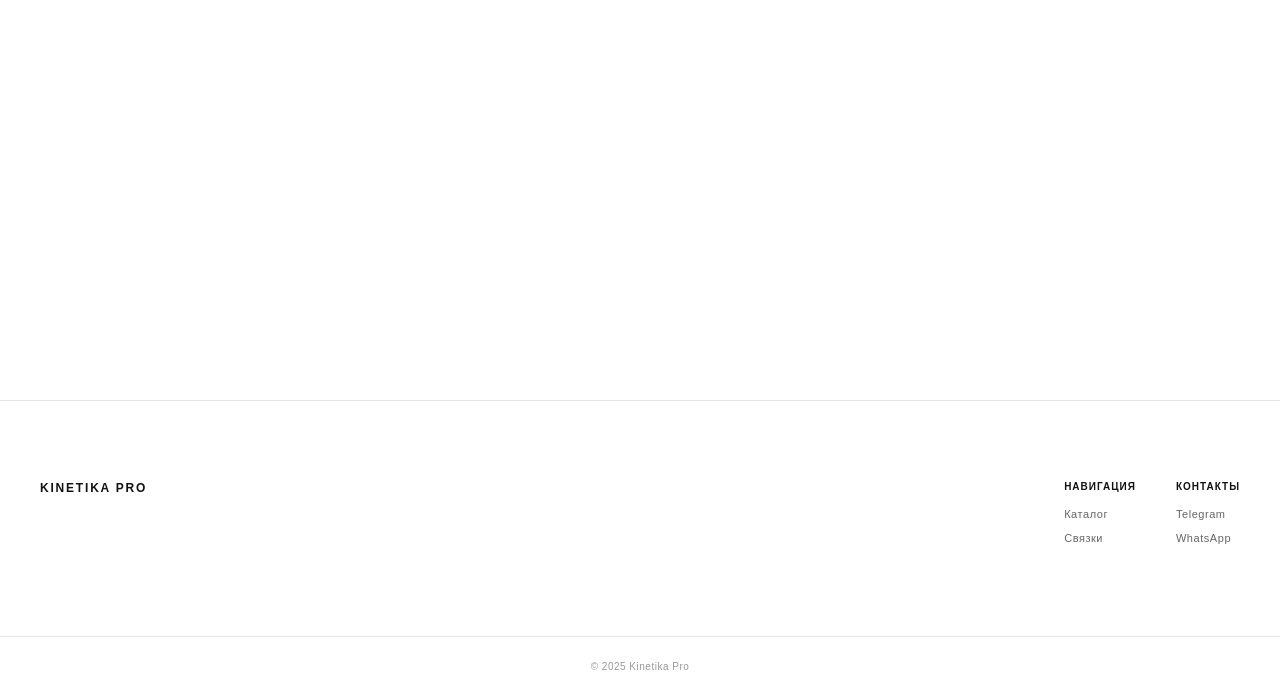
==== commit 8fb3f37c: "fix: scroll jump, bundle images inline, bundle detail panel - Fix scroll jump on cart open (overflow" ====
--- a/index.html
+++ b/index.html
@@ -608,14 +608,12 @@
 
         .bundle-btn:hover { background: var(--gray); }
 
-        /* BUNDLE IMAGES — overlapping product photos in bottom-right */
+        /* BUNDLE IMAGES — inline row above price */
         .bundle-images {
-            position: absolute;
-            bottom: 48px;
-            right: 40px;
             display: flex;
             align-items: flex-end;
-            pointer-events: none;
+            gap: 8px;
+            margin-bottom: 16px;
         }
 
         .bundle-img-item {
@@ -624,34 +622,17 @@
             object-fit: cover;
             border-radius: 4px;
             border: 2px solid var(--white);
-            box-shadow: 0 2px 12px rgba(0,0,0,0.12);
-            margin-left: -14px;
-            position: relative;
+            box-shadow: 0 2px 8px rgba(0,0,0,0.1);
             background: #f0f0f0;
-        }
-
-        .bundle-img-item:first-child {
-            margin-left: 0;
-        }
-
-        .bundle-img-item:nth-child(1) { z-index: 4; }
-        .bundle-img-item:nth-child(2) { z-index: 3; }
-        .bundle-img-item:nth-child(3) { z-index: 2; }
-        .bundle-img-item:nth-child(4) { z-index: 1; }
-
-        .bundle-images:hover .bundle-img-item {
-            transition: transform 0.3s ease;
-        }
-        .bundle-images:hover .bundle-img-item:nth-child(1) { transform: translateX(-2px) translateY(-4px); }
-        .bundle-images:hover .bundle-img-item:nth-child(2) { transform: translateX(-1px) translateY(-2px); }
+            flex-shrink: 0;
+        }
 
         .bundle-img-fallback {
             width: 52px;
             height: 60px;
             border-radius: 4px;
             border: 2px solid var(--white);
-            box-shadow: 0 2px 12px rgba(0,0,0,0.12);
-            margin-left: -14px;
+            box-shadow: 0 2px 8px rgba(0,0,0,0.1);
             background: #e8e8e8;
             display: flex;
             align-items: center;
@@ -659,13 +640,8 @@
             font-size: 9px;
             font-weight: 600;
             color: #bbb;
-            letter-spacing: 0.03em;
-        }
-        .bundle-img-fallback:first-child { margin-left: 0; }
-        .bundle-img-fallback:nth-child(1) { z-index: 4; }
-        .bundle-img-fallback:nth-child(2) { z-index: 3; }
-        .bundle-img-fallback:nth-child(3) { z-index: 2; }
-        .bundle-img-fallback:nth-child(4) { z-index: 1; }
+            flex-shrink: 0;
+        }
 
         /* ============================================================
            CART FAB (removed — using nav cart button instead)
@@ -954,6 +930,66 @@
             .cart-count-badge { width: 18px; height: 18px; font-size: 10px; top: -5px; right: -5px; }
             .nav-links { gap: 16px; }
             .nav-links a { font-size: 9px; letter-spacing: 0.05em; }
+            .bundle-images { flex-wrap: wrap; gap: 6px; }
+            .bundle-img-item, .bundle-img-fallback { width: 44px; height: 52px; }
+        }
+
+        /* ============================================================
+           BUNDLE DETAIL PANEL
+           ============================================================ */
+        .bd-item {
+            display: flex;
+            gap: 12px;
+            padding: 16px 0;
+            border-bottom: 1px solid var(--gray-border);
+            align-items: flex-start;
+        }
+        .bd-item:last-child { border-bottom: none; }
+        .bd-item-img {
+            width: 56px;
+            height: 56px;
+            border-radius: 6px;
+            object-fit: cover;
+            background: #f5f5f5;
+            flex-shrink: 0;
+        }
+        .bd-item-info { flex: 1; min-width: 0; }
+        .bd-item-name {
+            font-size: 13px;
+            font-weight: 600;
+            color: var(--black);
+            margin-bottom: 4px;
+            line-height: 1.3;
+        }
+        .bd-item-why {
+            font-size: 12px;
+            color: var(--gray);
+            line-height: 1.5;
+            margin-bottom: 8px;
+        }
+        .bd-item-price {
+            font-size: 14px;
+            font-weight: 700;
+        }
+        .bd-item-add {
+            padding: 6px 14px;
+            background: var(--black);
+            color: var(--white);
+            border: none;
+            border-radius: 4px;
+            font-size: 11px;
+            font-weight: 600;
+            cursor: pointer;
+            font-family: var(--font);
+            letter-spacing: 0.05em;
+            text-transform: uppercase;
+            transition: opacity 0.2s;
+            white-space: nowrap;
+        }
+        .bd-item-add:hover { opacity: 0.85; }
+        .bd-item-add.added {
+            background: var(--gray-border);
+            color: var(--gray);
         }
 
         /* REVEAL */
@@ -1032,9 +1068,6 @@
             .bundles-section { padding: 80px 20px; }
             .bundles-grid { grid-template-columns: 1fr; }
             .bundle-card { padding: 32px 24px; }
-            .bundle-images { bottom: 40px; right: 24px; }
-            .bundle-img-item, .bundle-img-fallback { width: 42px; height: 50px; margin-left: -10px; }
-            .bundle-img-item:first-child, .bundle-img-fallback:first-child { margin-left: 0; }
             footer { flex-direction: column; gap: 40px; padding: 60px 20px; }
             .footer-links { flex-direction: column; gap: 32px; }
             .filter-row { flex-direction: column; align-items: stretch; }
@@ -1181,6 +1214,17 @@
         </div>
     </footer>
     <div class="footer-bottom">&copy; 2025 Kinetika Pro</div>
+
+    <!-- BUNDLE DETAIL PANEL -->
+    <div class="cart-overlay" id="bundle-overlay" onclick="closeBundleDetail()"></div>
+    <div class="cart-panel" id="bundle-panel">
+        <div class="cart-panel-header">
+            <h3 id="bundle-detail-title"></h3>
+            <button class="cart-close" onclick="closeBundleDetail()"><i class="ph ph-x"></i></button>
+        </div>
+        <div class="cart-panel-body" id="bundle-detail-body"></div>
+        <div class="cart-panel-footer" id="bundle-detail-footer"></div>
+    </div>
 
     <!-- CART OVERLAY -->
     <div class="cart-overlay" id="cart-overlay" onclick="closeCart()"></div>
@@ -1212,6 +1256,9 @@
         window.closeCart = closeCart;
         window.clearCart = clearCart;
         window.checkoutCart = checkoutCart;
+        window.openBundleDetail = openBundleDetail;
+        window.closeBundleDetail = closeBundleDetail;
+        window.addBundleItemToCart = addBundleItemToCart;
 
         // ============================================================
         // CART STATE
@@ -1300,14 +1347,96 @@
         function openCart() {
             document.getElementById('cart-overlay').classList.add('active');
             document.getElementById('cart-panel').classList.add('active');
-            document.body.style.overflow = 'hidden';
+            document.documentElement.style.overflow = 'clip';
+            document.body.style.overflow = 'clip';
             renderCartPanel();
         }
 
         function closeCart() {
             document.getElementById('cart-overlay').classList.remove('active');
             document.getElementById('cart-panel').classList.remove('active');
+            document.documentElement.style.overflow = '';
             document.body.style.overflow = '';
+        }
+
+        function openBundleDetail(index) {
+            var bundle = bundlesData[index];
+            if (!bundle) return;
+            var items = resolveBundleItems(bundle.codes);
+            var total = 0;
+            items.forEach(function(it) { total += it.price; });
+
+            document.getElementById('bundle-detail-title').innerHTML = '<i class="ph ph-package"></i> ' + bundle.title;
+
+            var body = document.getElementById('bundle-detail-body');
+            var html = '<div style="margin-bottom:16px;font-size:13px;color:var(--gray);line-height:1.6;">' + bundle.desc + '</div>';
+
+            for (var i = 0; i < items.length; i++) {
+                var it = items[i];
+                var detail = bundle.details ? bundle.details[i] : null;
+                var why = detail ? detail.why : '';
+                var src = 'assets/' + it.code + '.webp';
+                var fallback = 'assets/' + it.code + '.png';
+                var inCart = cart[it.code];
+                var btnLabel = inCart ? 'В корзине' : 'Добавить';
+                var btnClass = inCart ? 'bd-item-add added' : 'bd-item-add';
+
+                html += '<div class="bd-item">' +
+                    '<img class="bd-item-img" src="' + src + '" alt="' + it.name + '" onerror="this.onerror=null; this.src=\'' + fallback + '\';">' +
+                    '<div class="bd-item-info">' +
+                    '<div class="bd-item-name">' + it.name + '</div>' +
+                    '<div class="bd-item-why">' + why + '</div>' +
+                    '<div style="display:flex;align-items:center;gap:12px;">' +
+                    '<span class="bd-item-price">' + it.price.toLocaleString('ru-RU') + ' &#8381;</span>' +
+                    '<button class="' + btnClass + '" data-bd-add="' + it.code + '" onclick="addBundleItemToCart(\'' + it.code + '\')">' + btnLabel + '</button>' +
+                    '</div>' +
+                    '</div>' +
+                    '</div>';
+            }
+            body.innerHTML = html;
+
+            var footer = document.getElementById('bundle-detail-footer');
+            footer.innerHTML =
+                '<div class="cart-total-row"><span class="cart-total-label">Итого связка</span><span class="cart-total-value">' + total.toLocaleString('ru-RU') + ' &#8381;</span></div>' +
+                '<button class="cart-checkout-btn" onclick="addBundleToCart(' + index + ')"><i class="ph ph-shopping-cart"></i> Добавить всю связку</button>';
+
+            document.getElementById('bundle-overlay').classList.add('active');
+            document.getElementById('bundle-panel').classList.add('active');
+            document.documentElement.style.overflow = 'clip';
+            document.body.style.overflow = 'clip';
+        }
+
+        function closeBundleDetail() {
+            document.getElementById('bundle-overlay').classList.remove('active');
+            document.getElementById('bundle-panel').classList.remove('active');
+            document.documentElement.style.overflow = '';
+            document.body.style.overflow = '';
+        }
+
+        function addBundleItemToCart(code) {
+            addToCart(code);
+            var btn = document.querySelector('[data-bd-add="' + code + '"]');
+            if (btn) {
+                btn.textContent = 'В корзине';
+                btn.classList.add('added');
+            }
+        }
+
+        function addBundleToCart(index) {
+            var bundle = bundlesData[index];
+            if (!bundle) return;
+            bundle.codes.forEach(function(code) {
+                var item = allItems.find(function(i) { return i.code === code; });
+                if (!item) return;
+                if (!cart[code]) {
+                    cart[code] = { code: item.code, name: item.name, price: item.price, qty: 0 };
+                }
+                cart[code].qty++;
+            });
+            saveCart();
+            renderCartUI();
+            bundle.codes.forEach(function(c) { updateCartButton(c); });
+            closeBundleDetail();
         }
 
         function checkoutCart() {
@@ -1372,7 +1501,13 @@
 
         // Close cart on Escape
         document.addEventListener('keydown', function(e) {
-            if (e.key === 'Escape') closeCart();
+            if (e.key === 'Escape') {
+                if (document.getElementById('bundle-panel').classList.contains('active')) {
+                    closeBundleDetail();
+                } else {
+                    closeCart();
+                }
+            }
         });
 
         // ============================================================
@@ -1728,42 +1863,88 @@
             {
                 title: "Сила и Выносливость",
                 desc: "Креатин для взрывной силы, Бета-аланин для выносливости и Цитруллин для мощного пампа.",
-                codes: ['00642', '00844', '00845']
+                codes: ['00642', '00844', '00845'],
+                details: [
+                    { code: '00642', why: 'Креатин — самое изученное вещество для увеличения силы и мышечной массы. Увеличивает запас АТФ в мышцах.' },
+                    { code: '00844', why: 'Бета-аланин повышает уровень карнозина в мышцах, снижает усталость и позволяет тренироваться дольше.' },
+                    { code: '00845', why: 'Цитруллин расширяет сосуды, улучшает кровоток и «памп» — больше питательных веществ в мышцах.' }
+                ]
             },
             {
                 title: "Быстрое восстановление",
                 desc: "Протеин, Глютамин, BCAA и Цинк — всё необходимое после тяжёлой тренировки.",
-                codes: ['01276', '00646', '00765', '01131']
+                codes: ['01276', '00646', '00765', '01131'],
+                details: [
+                    { code: '01276', why: 'Сывороточный протеин — быстрый источник аминокислот для восстановления мышц после нагрузки.' },
+                    { code: '00646', why: 'Глютамин — условно незаменимая аминокислота, поддерживает иммунитет и здоровье кишечника.' },
+                    { code: '00765', why: 'BCAA (лейцин, изолейцин, валин) защищают мышцы от разрушения во время тренировки.' },
+                    { code: '01131', why: 'Цинк участвует в синтезе тестостерона и белка, критически важен для восстановления.' }
+                ]
             },
             {
                 title: "Жиросжигание + Энергия",
                 desc: "Л-карнитин для транспорта жиров, жиросжигатель для метаболизма и Омега-3 для сосудов.",
-                codes: ['00773', '01281', '00247']
+                codes: ['00773', '01281', '00247'],
+                details: [
+                    { code: '00773', why: 'Л-карнитин транспортирует жирные кислоты в митохондрии для сжигания — топливо для тренировок.' },
+                    { code: '01281', why: 'Термогеник ускоряет метаболизм и повышает температуру тела, усиливая расход калорий.' },
+                    { code: '00247', why: 'Омега-3 снижает воспаление, улучшает работу сердца и помогает регулировать аппетит.' }
+                ]
             },
             {
                 title: "Набор мышечной массы",
                 desc: "Креатин для силы, гейнер для калорий, BCAA для защиты мышц и протеин для восстановления.",
-                codes: ['00642', '01069', '00765', '01276']
+                codes: ['00642', '01069', '00765', '01276'],
+                details: [
+                    { code: '00642', why: 'Креатин увеличивает силовые показатели и объём мышц за счёт задержки воды в клетках.' },
+                    { code: '01069', why: 'Гейнер даёт быстрые и медленные углеводы + протеин — идеальный калорийный профицит для роста.' },
+                    { code: '00765', why: 'BCAA предотвращают катаболизм (разрушение мышц) во время интенсивных тренировок.' },
+                    { code: '01276', why: 'Протеин обеспечивает строительный материал для роста и восстановления мышечных волокон.' }
+                ]
             },
             {
                 title: "Мужское здоровье",
                 desc: "Трибулус, цинк, ашваганда и витамин D3 — основа тестостерона и гормонального баланса.",
-                codes: ['01136', '01131', '00664', '00679']
+                codes: ['01136', '01131', '00664', '00679'],
+                details: [
+                    { code: '01136', why: 'Трибулус стимулирует выработку ЛГ (лютеинизирующего гормона), что косвенно повышает тестостерон.' },
+                    { code: '01131', why: 'Цинк — ключевой минерал для синтеза тестостерона. Дефицит напрямую снижает уровень гормонов.' },
+                    { code: '00664', why: 'Ашваганда снижает кортизол (гормон стресса) на 30%, что позволяет тестостерону расти.' },
+                    { code: '00679', why: 'Витамин D3 — по сути pro-гормон. Низкий уровень D3 коррелирует с низким тестостероном.' }
+                ]
             },
             {
                 title: "Мозг и Память",
                 desc: "Гинкго билоба для кровообращения мозга, Ежовик для нейрогенеза, Альфа-ГПХ и DHA.",
-                codes: ['00602', '01130', '01292', '01315']
+                codes: ['00602', '01130', '01292', '01315'],
+                details: [
+                    { code: '00602', why: 'Гинкго билоба улучшает микроциркуляцию крови в мозге, усиливая память и концентрацию.' },
+                    { code: '01130', why: 'Ежовик (Lions Mane) стимулирует выработку NGF — фактора роста нервных клеток (нейрогенез).' },
+                    { code: '01292', why: 'Альфа-ГПХ — источник холина, предшественника ацетилхолина — нейромедиатора памяти.' },
+                    { code: '01315', why: 'DHA — основной жир мозга. 60% мозга состоит из жиров, DHA — ключевой структурный компонент.' }
+                ]
             },
             {
                 title: "Иммунитет и Кости",
                 desc: "Витамин D3, кальций-цитрат, коллаген и магний — крепкий иммунитет и опорно-двигательный.",
-                codes: ['00679', '01409', '01208', '01212']
+                codes: ['00679', '01409', '01208', '01212'],
+                details: [
+                    { code: '00679', why: 'Витамин D3 активирует T-клетки иммунной системы и улучшает усвоение кальция на 30-40%.' },
+                    { code: '01409', why: 'Кальций-цитрат — самая усваиваемая форма кальция. Не требует кислоты желудка для абсорбции.' },
+                    { code: '01208', why: 'Морской коллаген — строительный материал для суставов, хрящей, связок и кожи.' },
+                    { code: '01212', why: 'Мега-комплекс для суставов: глюкозамин, хондроитин, MSM и витамины для комплексной защиты.' }
+                ]
             },
             {
                 title: "Антиоксидантная Защита",
                 desc: "Астаксантин, альфа-липоевая кислота, ресвератрол и витамин E — защита клеток от старения.",
-                codes: ['00375', '00939', '01334', '00410']
+                codes: ['00375', '00939', '01334', '00410'],
+                details: [
+                    { code: '00375', why: 'Астаксантин — в 6000 раз сильнее витамина C как антиоксидант. Защищает клетки от окислительного стресса.' },
+                    { code: '00939', why: 'Альфа-липоевая кислота — уникальна: работает и в водной, и в жировой среде. Регенерирует другие антиоксиданты.' },
+                    { code: '01334', why: 'Ресвератрол активирует сиртуины — белки долголетия. Имитирует эффект ограничения калорий.' },
+                    { code: '00410', why: 'Витамин E — жирорастворимый антиоксидант, защищает клеточные мембраны от перекисного окисления.' }
+                ]
             }
         ];
 
@@ -1806,12 +1987,12 @@
                     '<div class="bundle-number">0' + (b + 1) + '</div>' +
                     '<h3 class="bundle-title">' + bundle.title + '</h3>' +
                     '<ul class="bundle-items">' + itemsHtml + '</ul>' +
+                    '<div class="bundle-images">' + imgsHtml + '</div>' +
                     '<div class="bundle-price-row">' +
                     '<span class="bundle-price">' + total.toLocaleString('ru-RU') + ' &#8381;</span>' +
                     '<span class="bundle-original">' + original.toLocaleString('ru-RU') + ' &#8381;</span>' +
                     '</div>' +
-                    '<button class="bundle-btn">Подробнее</button>' +
-                    '<div class="bundle-images">' + imgsHtml + '</div>' +
+                    '<button class="bundle-btn" onclick="openBundleDetail(' + b + ')">Подробнее</button>' +
                     '</div>';
             }
             grid.innerHTML = html;
